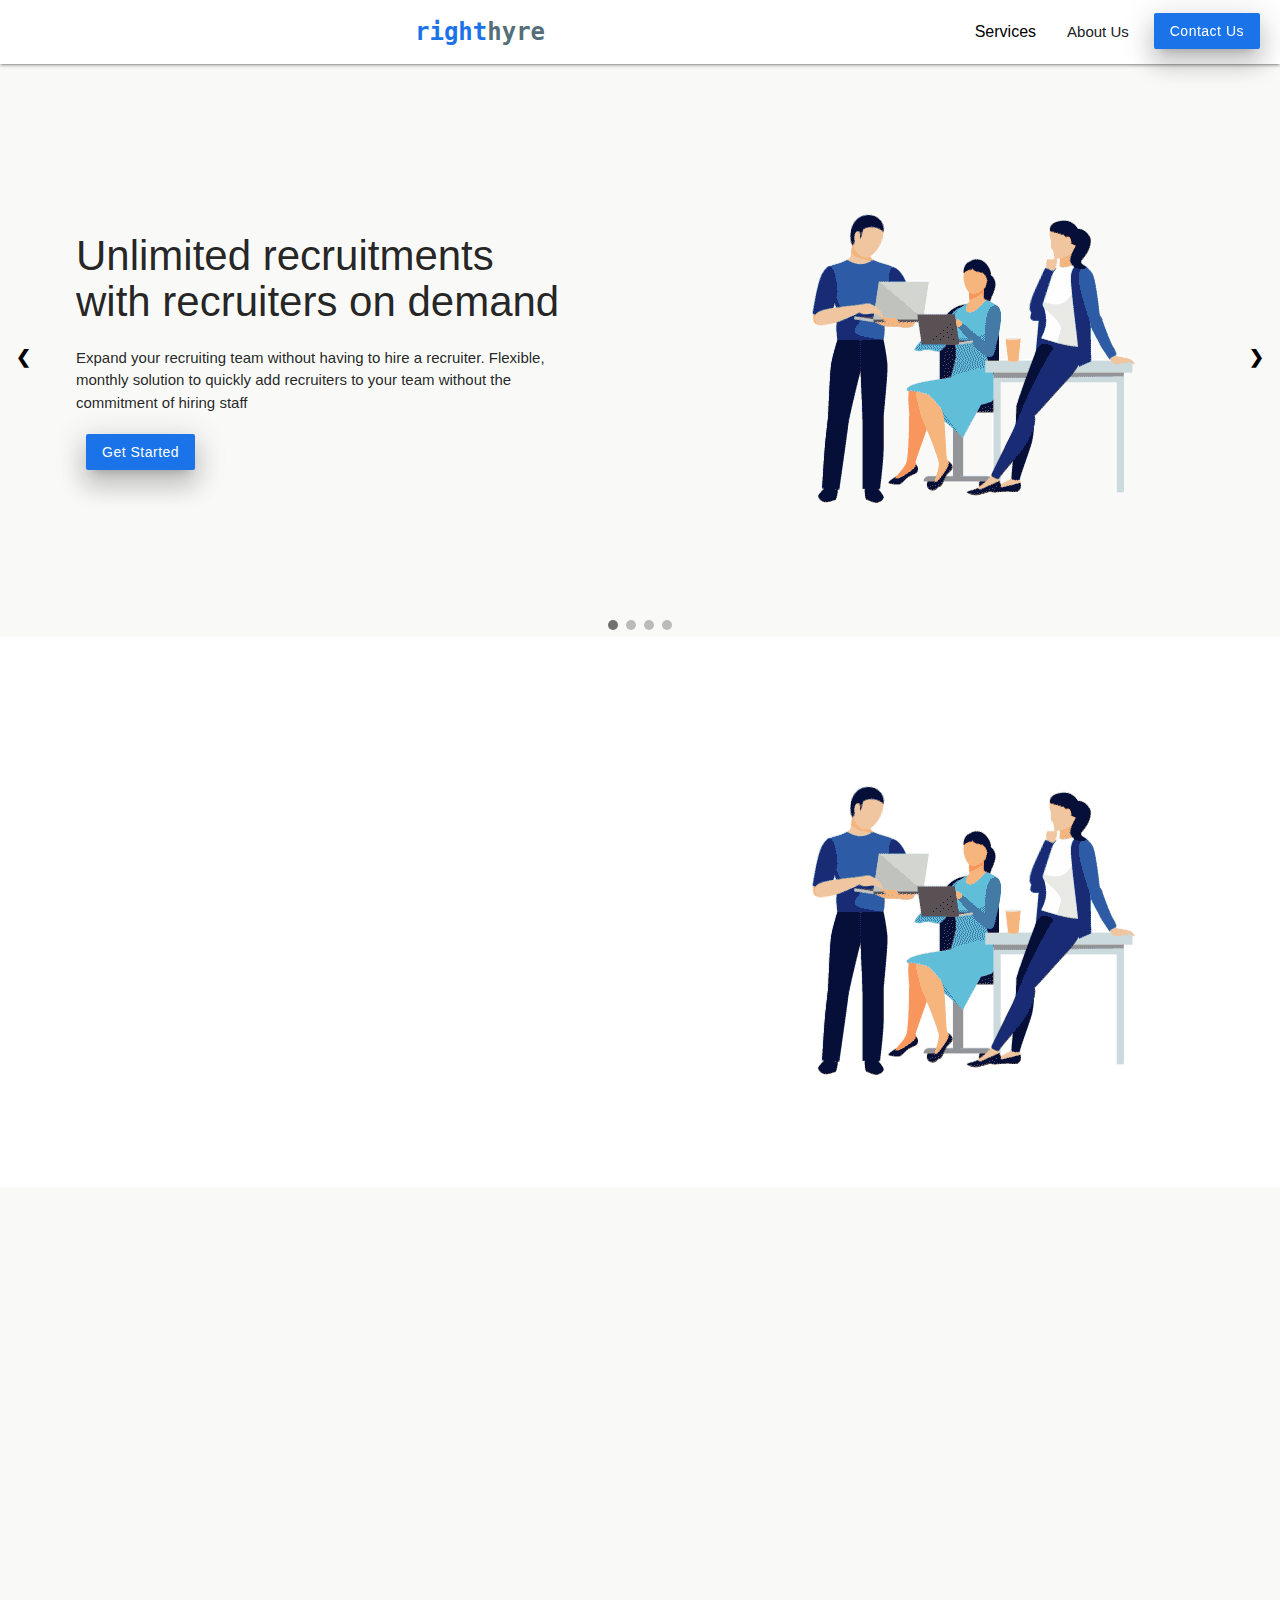
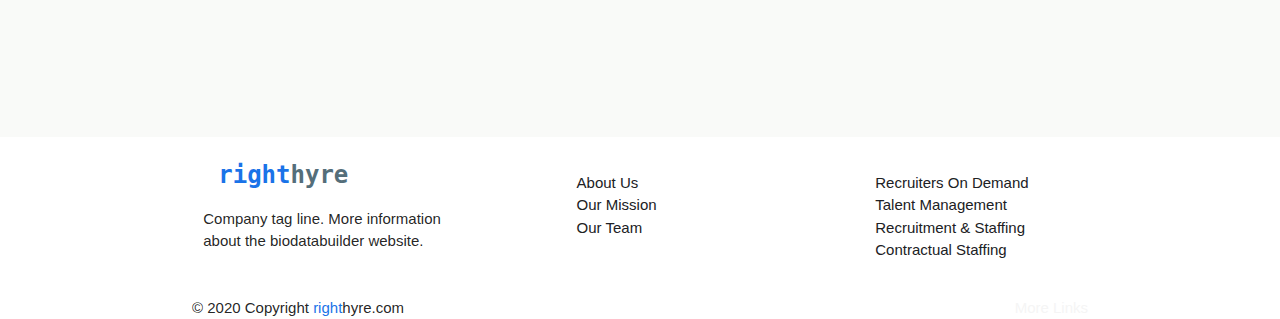
==== index.html @ 3dc42920 "Initial Commit" ====
<!doctype html>
<html lang="en">
<head>
  <!--Let browser know website is optimized for mobile-->
  <meta name="viewport" content="width=device-width, initial-scale=1.0"/>	
  <meta charset="UTF-8">
  <link rel="stylesheet" href="./css/materialize.min.css">
  <!-- <link rel="stylesheet" href="./css/main.css"> -->
  <!-- Compiled and minified JavaScript -->
  <script src="./js/materialize.min.js"></script>

  <link href="https://fonts.googleapis.com/icon?family=Material+Icons" rel="stylesheet">
  <link href="https://fonts.googleapis.com/css2?family=Lato&family=Noto+Sans+JP&family=Open+Sans&display=swap" rel="stylesheet">
 
  <script type="text/javascript" src="./js/typewriter.js"></script>
  <script type="text/javascript" src="./js/particles.min.js"></script>
  <script type="text/javascript" src="./js/jquery.min.js"></script>
  <link rel="stylesheet" href="./css/aos.css">
  <script src="./js/aos.js"></script>


           
  <title>Right hyre</title>
</head>

<body>
<header> 
		  <nav class="header-fixed">
		    <div class="nav-wrapper white">
		      <a href="index.html" class="brand-logo-label">
            <i class="material-icons" style="font-size: 40px;">how_to_reg</i>
            <span style="color: #1a73e8;">right</span>hyre
          </a>
		      
          <a href="#" data-target="mobile-demo" class="sidenav-trigger">
		        <i class="material-icons" style="color:black;">menu</i>
          </a>
		      
          <div class="right" style="display: -webkit-inline-box!important;">
			      <ul class="hide-on-med-and-down">
                <div class="dropdown">
                  <button class="dropbtn" onmouseover="enableDropdown()">Services
                  </button>
                  <div class="dropdownContent" id="menu_drop_down">
                    <div class="menu menu--adsila">
                      <a class="menu__item" onclick="currentSlide(1)">
                        <span class="menu__item-name">Recruiters On Demand</span>
                        <span class="menu__item-label">Unlimited recruitments with on demand recruiters.</span>
                      </a>
                      <a class="menu__item" onclick="currentSlide(2)">
                        <span class="menu__item-name">Talent Management</span>
                        <span class="menu__item-label">Hire, manage, develop, and retain talented employees.</span>
                      </a>
                      <a class="menu__item" onclick="currentSlide(3)">
                        <span class="menu__item-name">Recruitment & Staffing</span>
                        <span class="menu__item-label">We find and hire the best talent for you.</span>
                      </a>
                      <a class="menu__item" onclick="currentSlide(4)">
                        <span class="menu__item-name">Contractual Staffing</span>
                        <span class="menu__item-label">Outsource the job or the whole project to our team.</span>
                      </a>
                    </div>
                  </div>
                </div> 
				        <li><a href="about-us.html" class="header-label">About Us</a></li>
			      </ul>
			      <a class="btn waves-effect waves-light z-depth-4 white-text" style="background: #1a73e8!important; margin:5px 20px 10px 10px; text-transform: unset;" href="#">Contact Us</a>
		  	  </div>
		    </div>
		  </nav>
		  <div class="sidenav" id="mobile-demo">
        <a href="index.html" class="brand-logo-label" style="margin-left: 4.5em;"><span class="green-text">ryt</span>hire</a>
			  <ul>
          <li style="right: 0; text-align: right; position: absolute; margin-top: -45px;"><a id="close-side-nav" class="sidenav-close">X</a></li>
			    <li>
            <a onclick="loadSection(1)">Recruiters On Demand
            </a>
          </li>
          <li>
            <a onclick="loadSection(2)">Talent Management Services
            </a>
          </li>
          <li>
            <a onclick="loadSection(3)">Recruitment & Staffing
            </a>
          </li>
          <li>
            <a onclick="loadSection(4)">Contractual Staffing
            </a>
          </li>
          <li>
            <a href="about-us.html">About Us
            </a>
          </li>
			  </ul>
      </div>
</header>      
<main>

<div class="content" style="padding-top:64px;">

  <section class="wrapper on-demand-recruiter slideshow-container" data-section-name="on-demand-recruiter" style="background-color: #f9faf8;">
    <div class="slideshow-container">
      <div class="mySlides fade">
        <div class="flex center">
          <div class="col-50 col-50padding" style="order:1;">
            <div class="col-50text" data-aos="fade-up">
              <h2 id="headerContent" style="font-size: 42px; font-weight:500!important;">Unlimited recruitments with recruiters on demand</h2>
              <p>Expand your recruiting team without having to hire a recruiter. Flexible, monthly solution to quickly add recruiters to your team without the commitment of hiring staff</p>
              <a class="btn waves-effect waves-light z-depth-4 white-text" style="background: #1a73e8!important; margin:5px 20px 10px 10px; text-transform: unset;" href="#">Get Started</a>                    
            </div>
          </div>
          <div class="col-50" style="order: 2;">
            <img data-aos="fade-up" src="./images/staff.gif">
          </div>
        </div>
      </div>
      
      <div class="mySlides fade">
        <div class="flex center">
          <div class="col-50 col-50padding" style="order:1;">
            <div class="col-50text" data-aos="fade-up">
              <h2 id="headerContent" style="font-size: 42px; font-weight:500!important;">Develop people. Drive performance. Deliver results.</h2>
              <p>Talent management and learning solutions to help you guide your organization’s people, culture, and outcomes. Let us to do the hire, manage, develop and retain talented employees.</p>
              <a class="btn waves-effect waves-light z-depth-4 white-text" style="background: #1a73e8!important; margin:5px 20px 10px 10px; text-transform: unset;" href="#">Get Started</a>                    
            </div>
          </div>
          <div class="col-50" style="order:2;">
            <img data-aos="fade-up" src="./images/staff.gif">
          </div>
        </div>
      </div>

      <div class="mySlides fade">
        <div class="flex center">
          <div class="col-50 col-50padding" style="order:1;">
            <div class="col-50text" data-aos="fade-up">
              <h2 id="headerContent" style="font-size: 42px; font-weight:500!important;">We find and hire the best talent for you.</h2>
              <p>With 15+ years of experience, we are the one stop solution for all the recruitment requirements.</p>
              <a class="btn waves-effect waves-light z-depth-4 white-text" style="background: #1a73e8!important; margin:5px 20px 10px 10px; text-transform: unset;" href="#">Get Started</a>                    
            </div>
          </div>
          <div class="col-50" style="order:2;">
            <img data-aos="fade-up" src="./images/staff.gif">
          </div>
        </div>
      </div>

      <div class="mySlides fade">
        <div class="flex center">
          <div class="col-50 col-50padding" style="order:1;">
            <div class="col-50text" data-aos="fade-up">
              <h2 id="headerContent" style="font-size: 42px; font-weight:500!important;">Get contractual staff for short term jobs or the whole project.</h2>
              <p>We provide you the contractual professionals to work on your short term job assignment or projects.</p>
              <a class="btn waves-effect waves-light z-depth-4 white-text" style="background: #1a73e8!important; margin:5px 20px 10px 10px; text-transform: unset;" href="#">Get Started</a>                    
            </div>
          </div>
          <div class="col-50" style="order:2;">
            <!--       <img src="https://onepercentresume.com/wp-content/uploads/2020/08/resumedesign1.png"> -->
            <img data-aos="fade-up" src="./images/staff.gif">
          </div>
        </div>
      </div>

      <a class="prev" onclick="plusSlides(-1)">&#10094;</a>
      <a class="next" onclick="plusSlides(1)">&#10095;</a>

      
      <div style="text-align:center">
        <span class="dot" onclick="currentSlide(1)"></span> 
        <span class="dot" onclick="currentSlide(2)"></span> 
        <span class="dot" onclick="currentSlide(3)"></span>
        <span class="dot" onclick="currentSlide(4)"></span> 
      </div>
    
    </div>
  </section>

  <div class="slidesContent">
    <section class="wrapper what-is-on-demand-recruiter" data-section-name="what-is-on-demand-recruiter">
      <div class="flex center">
        <div class="col-50" style="order:2;">
          <img data-aos="fade-up" src="./images/staff.gif">
        </div>
        <div class="col-50 col-50padding" style="order:1;">
          <div class="col-50text" data-aos="fade-up">
            <h2 id="headerContent" style="font-size: 42px; font-weight:500!important;">What is an On Demand Recruiter?</h2>
            <p>Expand your recruiting team without having to hire a recruiter. Flexible, monthly solution to quickly add recruiters to your team without the commitment of hiring staff</p>
            <a class="btn waves-effect waves-light z-depth-4 white-text" style="background: #1a73e8!important; margin:5px 20px 10px 10px; text-transform: unset;" href="#">Get Started</a>                    
          </div>
        </div>
      </div>
    </section>

    <section class="wrapper why-get-on-demand-recruiter" data-section-name="why-get-on-demand-recruiter" style="background-color: #f9faf8;">
      <div class="flex center">
        <div class="col-50 col-50padding" style="order:1;">
          <div class="col-50text" data-aos="fade-up">
            <h2 id="headerContent" style="font-size: 42px; font-weight:500!important;">Why get On Demand Recruiters?</h2>
            <p>Expand your recruiting team without having to hire a recruiter. Flexible, monthly solution to quickly add recruiters to your team without the commitment of hiring staff</p>
            <a class="btn waves-effect waves-light z-depth-4 white-text" style="background: #1a73e8!important; margin:5px 20px 10px 10px; text-transform: unset;" href="#">Get Started</a>                    
          </div>
        </div>
        <div class="col-50" style="order:2;">
          <img data-aos="fade-up" src="./images/staff.gif">
        </div>
      </div>
    </section>
  </div>

  <div class="slidesContent">
    <section class="wrapper what-is-talent-management" data-section-name="what-is-on-demand-recruiter">
      <div class="flex center">
        <div class="col-50" style="order:2;">
          <img data-aos="fade-up" src="./images/staff.gif">
        </div>
        <div class="col-50 col-50padding" style="order:1;">
          <div class="col-50text" data-aos="fade-up">
            <h2 id="headerContent" style="font-size: 42px; font-weight:500!important;">What is Talent Management?</h2>
            <p>Expand your recruiting team without having to hire a recruiter. Flexible, monthly solution to quickly add recruiters to your team without the commitment of hiring staff</p>
            <a class="btn waves-effect waves-light z-depth-4 white-text" style="background: #1a73e8!important; margin:5px 20px 10px 10px; text-transform: unset;" href="#">Get Started</a>                    
          </div>
        </div>
      </div>
    </section>

    <section class="wrapper why-get-talent-management-services" data-section-name="why-get-on-demand-recruiter" style="background-color: #f9faf8;">
      <div class="flex center">
        <div class="col-50 col-50padding" style="order:1;">
          <div class="col-50text" data-aos="fade-up">
            <h2 id="headerContent" style="font-size: 42px; font-weight:500!important;">Why get Talent Management Services?</h2>
            <p>Expand your recruiting team without having to hire a recruiter. Flexible, monthly solution to quickly add recruiters to your team without the commitment of hiring staff</p>
            <a class="btn waves-effect waves-light z-depth-4 white-text" style="background: #1a73e8!important; margin:5px 20px 10px 10px; text-transform: unset;" href="#">Get Started</a>
          </div>
        </div>
        <div class="col-50" style="order:2;">
          <img data-aos="fade-up" src="./images/staff.gif">
        </div>
      </div>
    </section>
  </div>  

  <div class="slidesContent">
    <section class="wrapper what-role-recruitment-agency-play" data-section-name="what-is-on-demand-recruiter">
      <div class="flex center">
        <div class="col-50" style="order:2;">
          <img data-aos="fade-up" src="./images/staff.gif">
        </div>
        <div class="col-50 col-50padding" style="order:1;">
          <div class="col-50text" data-aos="fade-up">
            <h2 id="headerContent" style="font-size: 42px; font-weight:500!important;">What role does recruitment agency in recruitment and staffing?</h2>
            <p>Expand your recruiting team without having to hire a recruiter. Flexible, monthly solution to quickly add recruiters to your team without the commitment of hiring staff</p>
            <a class="btn waves-effect waves-light z-depth-4 white-text" style="background: #1a73e8!important; margin:5px 20px 10px 10px; text-transform: unset;" href="#">Get Started</a>                    
          </div>
        </div>
      </div>
    </section>

    <section class="wrapper why-do-recruitment-with-us" data-section-name="why-get-on-demand-recruiter" style="background-color: #f9faf8;">
      <div class="flex center">
        <div class="col-50 col-50padding" style="order:1;">
          <div class="col-50text" data-aos="fade-up">
            <h2 id="headerContent" style="font-size: 42px; font-weight:500!important;">Why do recruitment through our recruitment team?</h2>
            <p>Expand your recruiting team without having to hire a recruiter. Flexible, monthly solution to quickly add recruiters to your team without the commitment of hiring staff</p>
            <a class="btn waves-effect waves-light z-depth-4 white-text" style="background: #1a73e8!important; margin:5px 20px 10px 10px; text-transform: unset;" href="#">Get Started</a>                    
          </div>
        </div>
        <div class="col-50" style="order:2;">
          <img data-aos="fade-up" src="./images/staff.gif">
        </div>
      </div>
    </section>
  </div>

  <div class="slidesContent">
    <section class="wrapper what-is-contractual-staffing" data-section-name="what-is-on-demand-recruiter">
      <div class="flex center">
        <div class="col-50" style="order:2;">
          <img data-aos="fade-up" src="./images/staff.gif">
        </div>
        <div class="col-50 col-50padding" style="order:1;">
          <div class="col-50text" data-aos="fade-up">
            <h2 id="headerContent" style="font-size: 42px; font-weight:500!important;">What is contractual Staffing?</h2>
            <p>Expand your recruiting team without having to hire a recruiter. Flexible, monthly solution to quickly add recruiters to your team without the commitment of hiring staff</p>
            <a class="btn waves-effect waves-light z-depth-4 white-text" style="background: #1a73e8!important; margin:5px 20px 10px 10px; text-transform: unset;" href="#">Get Started</a>                    
          </div>
        </div>
      </div>
    </section>

    <section class="wrapper why-get-on-demand-recruiter" data-section-name="why-get-on-demand-recruiter" style="background-color: #f9faf8;">
      <div class="flex center">
        <div class="col-50 col-50padding" style="order:1;">
          <div class="col-50text" data-aos="fade-up">
            <h2 id="headerContent" style="font-size: 42px; font-weight:500!important;">Why get contractual staff to do the job or deliver some projects?</h2>
            <p>Expand your recruiting team without having to hire a recruiter. Flexible, monthly solution to quickly add recruiters to your team without the commitment of hiring staff</p>
            <a class="btn waves-effect waves-light z-depth-4 white-text" style="background: #1a73e8!important; margin:5px 20px 10px 10px; text-transform: unset;" href="#">Get Started</a>                    
          </div>
        </div>
        <div class="col-50" style="order:2;">
          <img data-aos="fade-up" src="./images/staff.gif">
        </div>
      </div>
    </section>
  </div>

</div>        

</main>
<footer>
          <div class="container">
            <div class="row"></div>
            <div class="row">
              <div class="col l4 s12">
                <a class="brand-logo-label">
                  <span style="color: #1a73e8;">right</span>hyre
                </a>
                <p>Company tag line. More information about the biodatabuilder website.</p>
              </div>
              <div class="col l3 offset-l1 s12">
                <ul>
                  <li><a href="about-us.html" class="header-label">About Us</a></li>
                  <li><a href="about-us.html#mission-vision-values" class="header-label">Our Mission</a></li>
                  <li><a href="about-us.html#team" class="header-label">Our Team</a></li>
                </ul>
              </div>
              <div class="col l3 offset-l1 s12">
                <ul>
                  <li><a href="#" onclick="currentSlide(1)" class="header-label">Recruiters On Demand</a></li>
                  <li><a href="#" onclick="currentSlide(2)" class="header-label">Talent Management</a></li>
                  <li><a href="#" onclick="currentSlide(3)" class="header-label">Recruitment & Staffing</a></li>
                  <li><a href="#" onclick="currentSlide(4)" class="header-label">Contractual Staffing</a></li>
                </ul>
              </div>
            </div>
          </div>
          <div class="footer-copyright">
            <div class="container">
            © 2020 Copyright <span style="color: #1a73e8;">right</span>hyre</a>.com
            <a class="grey-text text-lighten-4 right" href="#!">More Links</a>
            </div>
          </div>
</footer>    
<script>


    function getParameterByName(name, url) {
        if (!url) url = window.location.href;
        name = name.replace(/[\[\]]/g, '\\$&');
        var regex = new RegExp('[?&]' + name + '(=([^&#]*)|&|#|$)'),
            results = regex.exec(url);
        if (!results) return null;
        if (!results[2]) return '';
        return decodeURIComponent(results[2].replace(/\+/g, ' '));
    }

    var slideIndex = 1;
    showSlides(slideIndex);

    var slideNumber = getParameterByName('slide');
    
    if(slideNumber == 2){
      currentSlide(2);
    }else if(slideNumber == 3){
      currentSlide(3);
    }else if(slideNumber == 4){
      currentSlide(4);
    }else{
      currentSlide(1);
    }

    function plusSlides(n) {
      showSlides(slideIndex += n);
    }

    function currentSlide(n) {
      document.getElementById("menu_drop_down").style.display = "none";
      showSlides(slideIndex = n);
    }

    function enableDropdown(){
      document.getElementById("menu_drop_down").style.display = "";
    }

    function showSlides(n) {
      var i;
      var slides = document.getElementsByClassName("mySlides");
      var slidesContent = document.getElementsByClassName("slidesContent");
      var dots = document.getElementsByClassName("dot");
      if (n > slides.length) {slideIndex = 1}    
      if (n < 1) {slideIndex = slides.length}
      for (i = 0; i < slides.length; i++) {
          slides[i].style.display = "none";
          slidesContent[i].style.display = "none"; 
      }
      for (i = 0; i < dots.length; i++) {
          dots[i].className = dots[i].className.replace(" active", "");
      }
      slides[slideIndex-1].style.display = "block";
      slidesContent[slideIndex-1].style.display = "block";
      dots[slideIndex-1].className += " active";
    }

    var sidenavInstance = null;


	document.addEventListener('DOMContentLoaded', function() {
	    var sidenavElement = document.querySelectorAll('.sidenav');
	    sidenavInstance = M.Sidenav.init(sidenavElement, {});

      AOS.init({
        duration: 1200,
        anchorPlacement: 'center-center',
        mirror: true
      });

  });

  function loadSection(n){
    currentSlide(n);
    document.getElementById('close-side-nav').click();
  }


</script>
</body>
</html>
<style type="text/css">

.mySlides {display: none}
img {vertical-align: middle;}


.slideshow-container {
  margin: auto;
}

.prev, .next {
  z-index: 1;
  cursor: pointer;
  position: absolute;
  top: 50%;
  width: auto;
  padding: 16px;
  margin-top: -22px;
  color: black;
  font-weight: bold;
  font-size: 18px;
  transition: 0.6s ease;
  user-select: none;
}

.next {
  right: 0;
}

.dot {
  cursor: pointer;
  height: 10px;
  width: 10px;
  margin: 0 2px;
  background-color: #bbb;
  border-radius: 50%;
  display: inline-block;
  transition: background-color 0.6s ease;
}

.active, .dot:hover {
  background-color: #717171;
}

.fade {
  -webkit-animation-name: fade;
  -webkit-animation-duration: 1.5s;
  animation-name: fade;
  animation-duration: 1.5s;
}

@-webkit-keyframes fade {
  from {opacity: .4} 
  to {opacity: 1}
}

@keyframes fade {
  from {opacity: .4} 
  to {opacity: 1}
}

/* On smaller screens, decrease text size */
@media only screen and (max-width: 300px) {
  .prev, .next {font-size: 11px}
}

  body{
    font-family: 'Lato', 'Noto Sans JP', 'Open Sans' sans-serif;
  }

  .header-label{
    color: #202124 !important;
  }
  .header-label-active{
    border-bottom: 3px solid #1a73e8;
  }
  .header-fixed{
    position: fixed;
    top:0;
    z-index: 999;
  }
  .brand-logo-label{
      font-size: 16px;
      font-weight: 700;
      font-family: monaco, consolas, "Andale Mono", "DejaVu Sans Mono", monospace;
      color: #546e7a !important;
      display: -webkit-inline-box;
  }
  @media screen and (min-width: 1000px) {
    .brand-logo-label {
      margin-left: 15px;
      font-size: 24px;
    }
  }
  @media screen and (min-width: 1200px) {
    .flex{
      min-height: 550px;
    }
  }
  @media screen and (max-width: 1000px){
    .content{
      overflow-x: hidden;
    }
  }




  .flex {
    display: -webkit-box;
    display: -webkit-flex;
    display: -ms-flexbox;
    display: flex;
    margin-right: 0px;
    margin-left: 0px;
    -webkit-box-pack: start;
    -webkit-justify-content: flex-start;
    -ms-flex-pack: start;
    justify-content: flex-start;
    -webkit-flex-wrap: wrap;
    -ms-flex-wrap: wrap;
    flex-wrap: wrap;
    -webkit-box-align: start;
    -webkit-align-items: flex-start;
    -ms-flex-align: start;
    align-items: flex-start;
    text-align: left;
  }
  .wrapper {
    position: relative;
    display: block;
    width: 100%;
    min-height: 15px;
    margin-right: auto;
    margin-left: auto;
    -webkit-box-pack: center;
    -webkit-justify-content: center;
    -ms-flex-pack: center;
    justify-content: center;
    -webkit-flex-wrap: wrap;
    -ms-flex-wrap: wrap;
    flex-wrap: wrap;
  }

  .containercenter {
    height: 90vh;
    display: flex;
    justify-content: center;
    align-items: center;
    flex-direction: column;
  }

  .center {
    justify-content: center;
    align-items: center;
  }

  .centerhalf {
    justify-content: center;
  }
  .col-33 {
    width: 33.333%;
    min-height: 15px;
    padding-right: 15px;
    padding-left: 15px;
    text-align: center;
  }

  .col-33h3 {
    font-size: 44px;
  }

  .col-33h3 {
    margin-bottom: 0px;
  }

  .col-50 {
    width: 50%;
    min-height: 15px;
    text-align: center;
  }

  .col-50padding{
    padding-right: 15px;
    padding-left: 15px;
  }

  .col-50text {
    text-align: left;
    padding: 0 10%;
  }

  .col-50text h3 {
    font-size:28px;
  }

  @media screen and (max-width: 600px) { 
   .col-33 {
      width: 100%;
      margin: 25px 0;
  }
    
    .col-50 {
      width:100%;
    }
    
    .order1 {
      order:1;
    }
    
    .order2 {
      order:2;
    }
    
    .col-50text {
      padding:1%;
    }
  }

  .centertext h1 {
    font-size: 64px;
    margin: 0px;
  }

  .typed-cursor {
    color: #00d97e;
  }

  .centertext2 {
    color: #6c777d;
    line-height: 1.5em;
    font-size: 1.125em;
  }
.dropdownContent a:hover{
  background-color: white;
}

.dropdown {
  float: left;
  overflow: hidden;
}

.dropdown .dropbtn {
  font-size: 16px;  
  border: none;
  outline: none;
  color: black;
  padding: 14px 16px;
  background-color: inherit;
  font-family: inherit;
  margin: 0;
}

.dropdown:hover {
  background-color: #ddd;
}

.dropdownContent {
  display: none;
  position: absolute;
  color: black;
  background-color: white;
  min-width: 160px;
  box-shadow: 0px 16px 16px 16px rgba(0,0,0,0.2);
  z-index: 1;
  margin-left: -400px;
}

.dropdownContent a {
  float: none;
  color: black;
  padding: 12px 16px;
  text-decoration: none;
  display: block;
  text-align: left;
}

/*nav ul a:hover*/
.dropdown:hover .dropdownContent {
  display: block;
}

.menu__item:

.menu {
  position: relative;
  z-index: 10;
}

.menu__item {
  position: relative;
  display: block;
  outline: none;
  margin: 0 0 1.5em;
  line-height: 1;
}

.menu__item-name,
.menu__item-label {
  position: relative;
  display: inline-block;
}

.menu__item-name {
  font-size: 1.25em;
}

.menu__item-label {
  margin: 0 0 0 0.5em;
}


.menu--adsila {
  font-size: 1.15em;
  font-family: 'Nunito', sans-serif;
}

.menu--adsila a {
  color: #272727;
}

.menu--adsila .menu__item {
  margin: 0 0 1em;
}

.menu--adsila .menu__item-name {
  padding: 0 0.35em;
  font-weight: bold;
  line-height: 1.4;
  transition: color 0.5s;
  transition-timing-function: cubic-bezier(0.2,1,0.3,1);
}

.menu--adsila .menu__item-name::before {
  content: '';
  position: absolute;
  z-index: -1;
  width: 100%;
  height: 50%;
  left: 0;
  bottom: 0;
  opacity: 0.3;
  transform: scale3d(0,1,1);
  transform-origin: 0% 50%;
  transition: transform 0.5s;
  transition-timing-function: cubic-bezier(0.2,1,0.3,1);
}

.menu--adsila .menu__item-label {
  font-size: 1em;
  letter-spacing: 0.05em;
  transform: translate3d(-0.5em,0,0);
  transition: transform 0.5s, color 0.5s;
  transition-timing-function: cubic-bezier(0.2,1,0.3,1);
}

.menu--adsila .menu__item-label::before {
  content: '';
  position: absolute;
  z-index: -1;
  width: 25%;
  height: 1px;
  left: 0.05em;
  top: 1.25em;
  opacity: 0.3;
  transform: scale3d(0,1,1);
  transform-origin: 100% 50%;
  transition: transform 0.5s;
  transition-timing-function: cubic-bezier(0.2,1,0.3,1);
}

.menu--adsila .menu__item:nth-child(odd) .menu__item-name::before,
.menu--adsila .menu__item:nth-child(odd) .menu__item-label::before {
  background: #fe628e;
}

.menu--adsila .menu__item:nth-child(even) .menu__item-name::before,
.menu--adsila .menu__item:nth-child(even) .menu__item-label::before  {
  background: #6265fe;
}

/* Hover */

.menu--adsila .menu__item:nth-child(odd):hover,
.menu--adsila .menu__item:nth-child(odd):focus {
  color: #fe628e;
}

.menu--adsila .menu__item:nth-child(even):hover,
.menu--adsila .menu__item:nth-child(even):focus {
  color: #6265fe;
}

.menu--adsila .menu__item:hover .menu__item-name::before,
.menu--adsila .menu__item:focus .menu__item-name::before,
.menu--adsila .menu__item:hover .menu__item-label::before,
.menu--adsila .menu__item:focus .menu__item-label::before {
  transform: scale3d(1,1,1);
}

.menu--adsila .menu__item:hover .menu__item-label,
.menu--adsila .menu__item:focus .menu__item-label {
  transform: translate3d(0,0,0);
}

.menu--adsila .menu__item:hover .menu__item-label::before,
.menu--adsila .menu__item:focus .menu__item-label::before {
  transition-timing-function: ease;
  transform-origin: 0% 50%;
}
</style>
---- css/main.css ----
<!-- General CSS For Website Start-->
<style>

  html {
    line-height: 1.15;
    -webkit-text-size-adjust: 100%;
  }

  body {
    margin: 0;
  }

  main {
    display: block;
  }

  h1 {
    font-size: 2em;
    margin: 0.67em 0;
  }

  hr {
    box-sizing: content-box;
    height: 0;
    overflow: visible;
  }


  pre {
    font-family: monospace, monospace;
    font-size: 1em;
  }

  a {
    background-color: transparent;
  }

  abbr[title] {
    border-bottom: none;
    text-decoration: underline;
    text-decoration: underline dotted;
  }


  b,
  strong {
    font-weight: bolder;
  }

  code,
  kbd,
  samp {
    font-family: monospace, monospace;
    font-size: 1em;
  }

  small {
    font-size: 80%;
  }

  sub,
  sup {
    font-size: 75%;
    line-height: 0;
    position: relative;
    vertical-align: baseline;
  }

  sub {
    bottom: -0.25em;
  }

  sup {
    top: -0.5em;
  }

  img {
    border-style: none;
  }

  button,
  input,
  optgroup,
  select,
  textarea {
    font-family: inherit;
    font-size: 100%;
    line-height: 1.15;
    margin: 0;
  }

  button,
  input {
    overflow: visible;
  }


  button,
  select {
    text-transform: none;
  }


  button,
  [type="button"],
  [type="reset"],
  [type="submit"] {
    -webkit-appearance: button;
  }

  button::-moz-focus-inner,
  [type="button"]::-moz-focus-inner,
  [type="reset"]::-moz-focus-inner,
  [type="submit"]::-moz-focus-inner {
    border-style: none;
    padding: 0;
  }

  button:-moz-focusring,
  [type="button"]:-moz-focusring,
  [type="reset"]:-moz-focusring,
  [type="submit"]:-moz-focusring {
    outline: 1px dotted ButtonText;
  }

  fieldset {
    padding: 0.35em 0.75em 0.625em;
  }

  legend {
    box-sizing: border-box;
    color: inherit;
    display: table;
    max-width: 100%;
    padding: 0;
    white-space: normal;
  }

  progress {
    vertical-align: baseline;
  }

  textarea {
    overflow: auto;
  }


  [type="checkbox"],
  [type="radio"] {
    box-sizing: border-box;
    padding: 0;
  }

  [type="number"]::-webkit-inner-spin-button,
  [type="number"]::-webkit-outer-spin-button {
    height: auto;
  }


  [type="search"] {
    -webkit-appearance: textfield;
    outline-offset: -2px;
  }

  [type="search"]::-webkit-search-decoration {
    -webkit-appearance: none;
  }


  ::-webkit-file-upload-button {
    -webkit-appearance: button;
    font: inherit;
  }


  details {
    display: block;
  }

  summary {
    display: list-item;
  }

  template {
    display: none;
  }

  [hidden] {
    display: none;
  }


  body,
  button,
  input,
  select,
  optgroup,
  textarea {
    color: #404040;
    /*font-family: rws, roboto, sans-serif;*/
    font-size: 1.3rem;
    line-height: 1.5;
  }


  code,
  kbd,
  tt,
  var {
    font-family: monaco, consolas, "Andale Mono", "DejaVu Sans Mono", monospace;
  }

  ul {
    list-style: disc;
  }

  ol {
    list-style: decimal;
  }

  li > ul,
  li > ol {
    margin-bottom: 0;
    margin-left: 1.5em;
  }

  img {
    height: auto;
    max-width: 100%;
  }

  .flex {
    display: -webkit-box;
    display: -webkit-flex;
    display: -ms-flexbox;
    display: flex;
    margin-right: 0px;
    margin-left: 0px;
    -webkit-box-pack: start;
    -webkit-justify-content: flex-start;
    -ms-flex-pack: start;
    justify-content: flex-start;
    -webkit-flex-wrap: wrap;
    -ms-flex-wrap: wrap;
    flex-wrap: wrap;
    -webkit-box-align: start;
    -webkit-align-items: flex-start;
    -ms-flex-align: start;
    align-items: flex-start;
    text-align: left;
  }
  .wrapper {
    position: relative;
    display: block;
    width: 100%;
    max-width: 1200px;
    min-height: 15px;
    margin-right: auto;
    margin-left: auto;
    -webkit-box-pack: center;
    -webkit-justify-content: center;
    -ms-flex-pack: center;
    justify-content: center;
    -webkit-flex-wrap: wrap;
    -ms-flex-wrap: wrap;
    flex-wrap: wrap;
  }

  .containercenter {
    height: 90vh;
    display: flex;
    justify-content: center;
    align-items: center;
    flex-direction: column;
  }

  .center {
    justify-content: center;
    align-items: center;
  }

  .centerhalf {
    justify-content: center;
  }
  .col-33 {
    width: 33.333%;
    min-height: 15px;
    padding-right: 15px;
    padding-left: 15px;
    text-align: center;
  }

  .col-33h3 {
    font-size: 44px;
  }

  .col-33h3 {
    margin-bottom: 0px;
  }

  .col-50 {
    width: 50%;
    min-height: 15px;
    text-align: center;
  }

  .col-50padding{
    padding-right: 15px;
    padding-left: 15px;
  }

  .col-50text {
    text-align: left;
    padding: 0 10%;
  }

  .col-50text h3 {
    font-size:28px;
  }

  @media screen and (max-width: 600px) { 
   .col-33 {
      width: 100%;
      margin: 25px 0;
  }
    
    .col-50 {
      width:100%;
    }
    
    .order1 {
      order:1;
    }
    
    .order2 {
      order:2;
    }
    
    .col-50text {
      padding:1%;
    }
  }

  .centertext h1 {
    font-size: 64px;
    margin: 0px;
  }

  .typed-cursor {
    color: #00d97e;
  }

  .centertext2 {
    color: #6c777d;
    line-height: 1.5em;
    font-size: 1.125em;
  }



  .purple {
    color: #671e75 !important;
  }
  .green {
    color: #00bf6f !important;
  }
  .blue {
    color: #05467e !important;
  }

  .wrapper1400 {
    max-width: 1400px;
  }



  .button {
    background-color: #00bf6f;
    color: #fff;
    padding: 12px 36px;
    text-decoration: none;
    font-size: .9em;
    font-weight: 500;
  }

  .button:hover {
   background-color:#00d97e;
     color:white;
  }

  .calltoaction {
    text-align: center;
    border-top: 1px solid #D0D2D3;
    padding:100px 0px;
  }

  .centertext{
  }
  .centertext h3 {
    margin-top:0px;
    font-size:30px;
    text-align:center;
  }


  .header-label{
    color: #202124 !important;
  }
  .header-label-active{
    border-bottom: 3px solid #1a73e8;
  }
  .header-fixed{
    position: fixed;
    top:0;
    z-index: 999;
  }
  .brand-logo-label{
      font-size: 16px;
      font-weight: 700;
      font-family: monaco, consolas, "Andale Mono", "DejaVu Sans Mono", monospace;
      color: #546e7a !important;
  }
  @media screen and (min-width: 1000px) {
    .brand-logo-label {
      margin-left: 15px;
      font-size: 24px;
    }
  }

  i.icon-gold {
    color: yellow;
}

  .selected_chip{
    color: #fff!important;
    background-color: #039be5 !important;
  }

</style>
<!-- General CSS For Website End-->
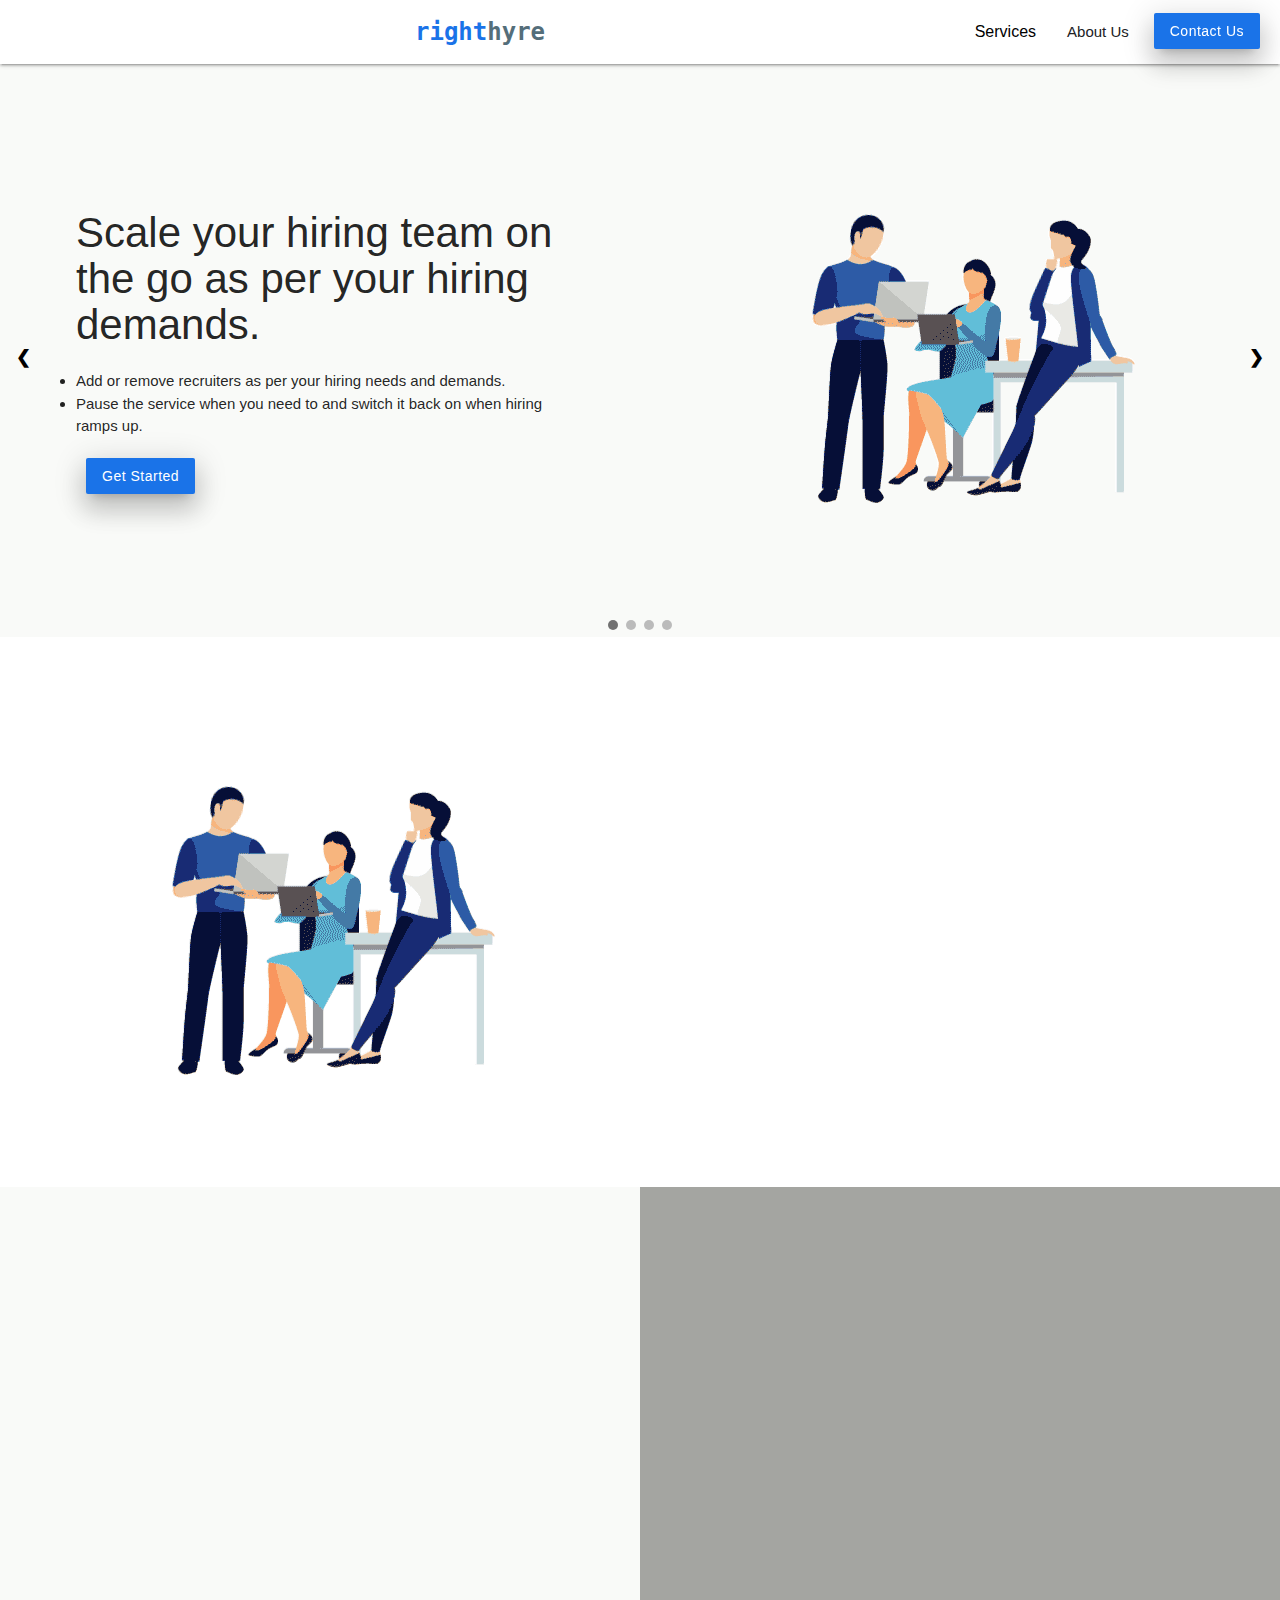
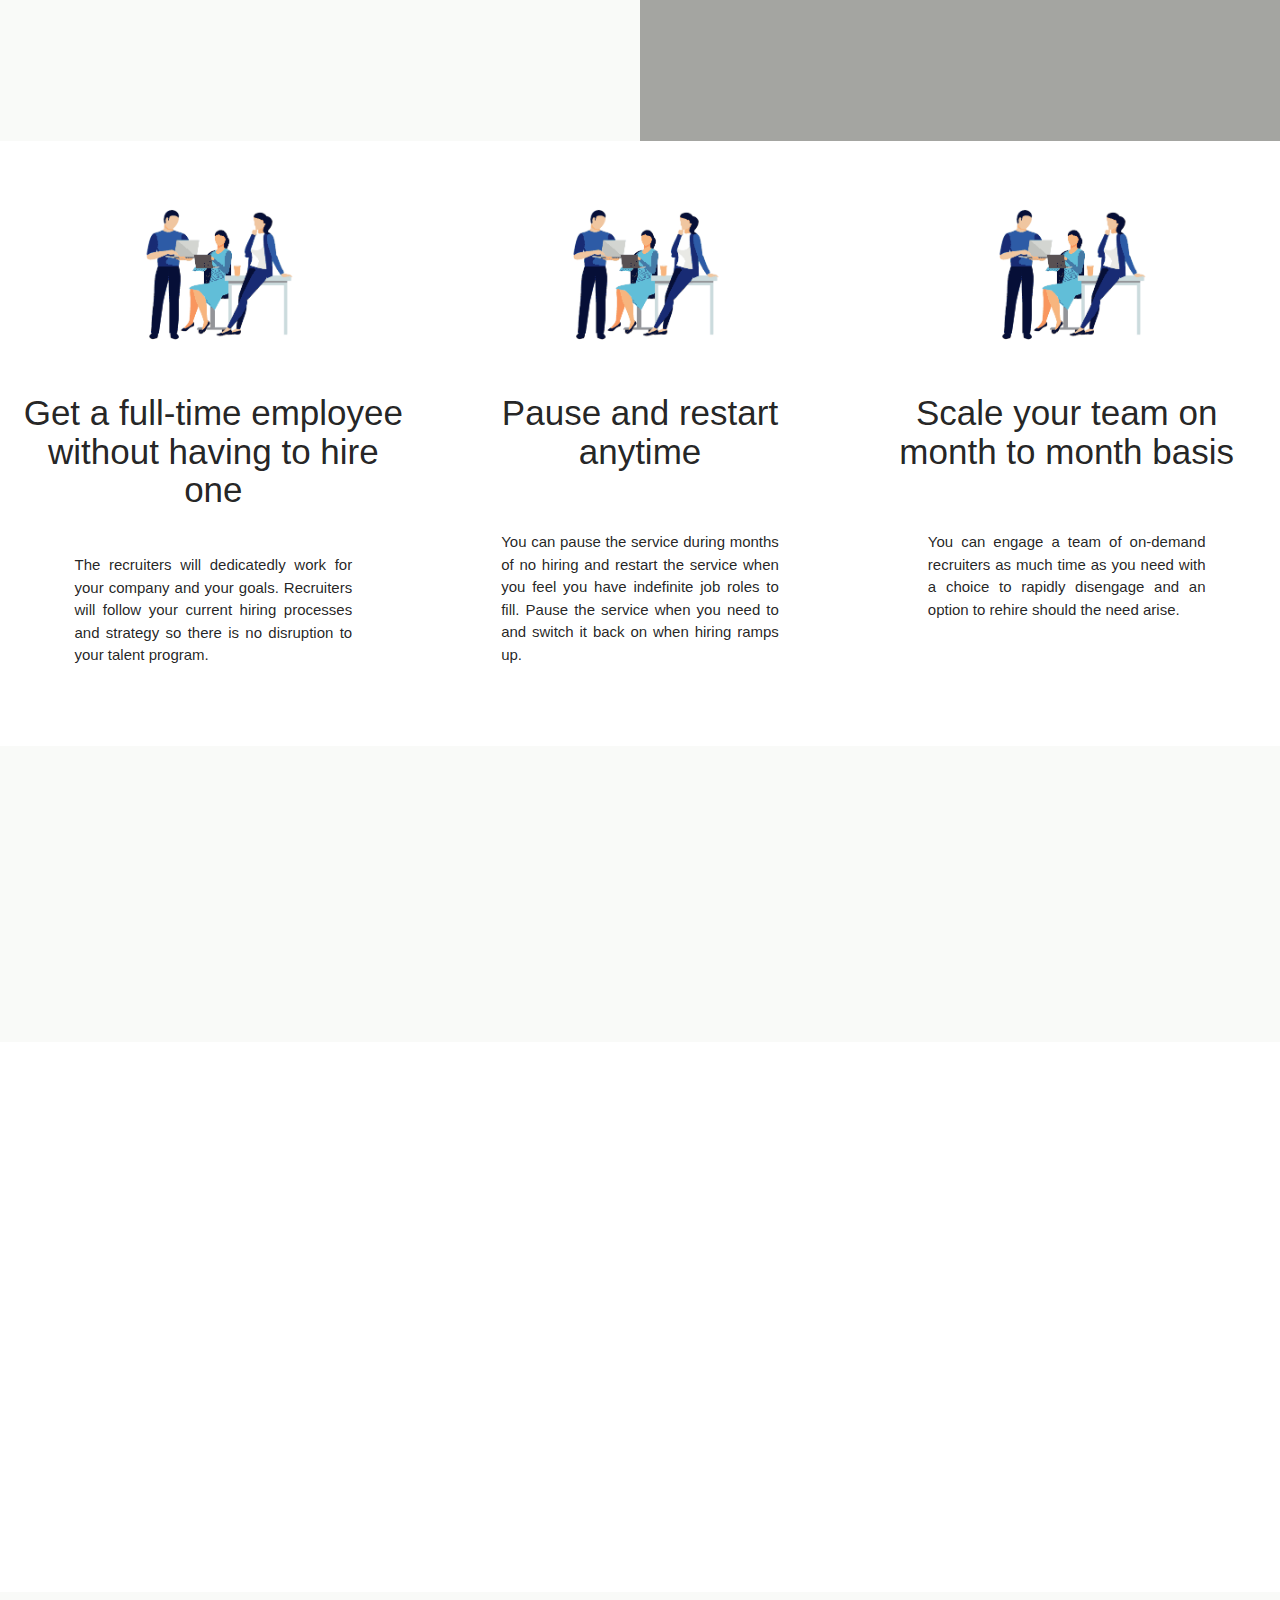
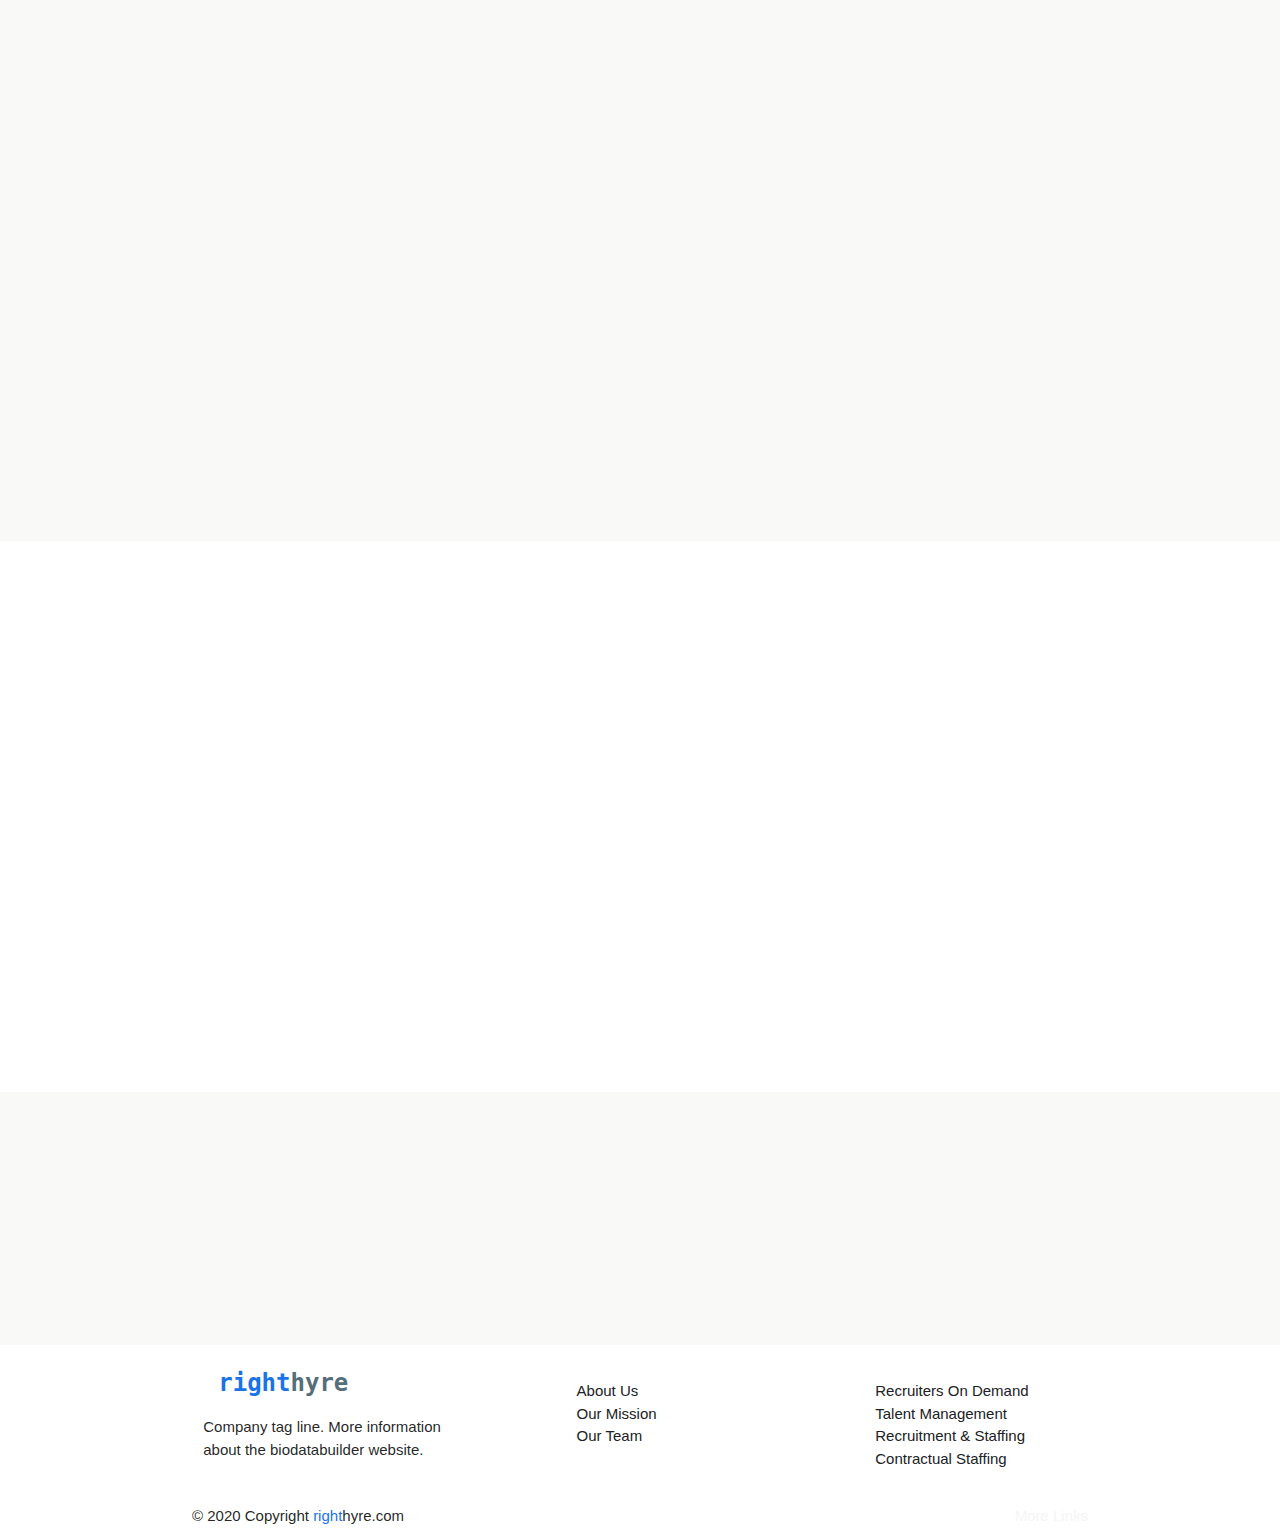
==== commit d66478f9: "On-demand-recruiter-content" ====
--- a/index.html
+++ b/index.html
@@ -45,7 +45,7 @@
                     <div class="menu menu--adsila">
                       <a class="menu__item" onclick="currentSlide(1)">
                         <span class="menu__item-name">Recruiters On Demand</span>
-                        <span class="menu__item-label">Unlimited recruitments with on demand recruiters.</span>
+                        <span class="menu__item-label">Scale your hiring team on the go as per your hiring demands.</span>
                       </a>
                       <a class="menu__item" onclick="currentSlide(2)">
                         <span class="menu__item-name">Talent Management</span>
@@ -105,8 +105,11 @@
         <div class="flex center">
           <div class="col-50 col-50padding" style="order:1;">
             <div class="col-50text" data-aos="fade-up">
-              <h2 id="headerContent" style="font-size: 42px; font-weight:500!important;">Unlimited recruitments with recruiters on demand</h2>
-              <p>Expand your recruiting team without having to hire a recruiter. Flexible, monthly solution to quickly add recruiters to your team without the commitment of hiring staff</p>
+              <h2 id="headerContent" style="font-size: 42px; font-weight:500!important;">Scale your hiring team on the go as per your hiring demands.</h2>
+              <ul>
+                <li style="list-style-type: disc;">Add or remove recruiters as per your hiring needs and demands.</li>
+                <li style="list-style-type: disc;">Pause the service when you need to and switch it back on when hiring ramps up.</li>
+              </ul>
               <a class="btn waves-effect waves-light z-depth-4 white-text" style="background: #1a73e8!important; margin:5px 20px 10px 10px; text-transform: unset;" href="#">Get Started</a>                    
             </div>
           </div>
@@ -120,8 +123,11 @@
         <div class="flex center">
           <div class="col-50 col-50padding" style="order:1;">
             <div class="col-50text" data-aos="fade-up">
-              <h2 id="headerContent" style="font-size: 42px; font-weight:500!important;">Develop people. Drive performance. Deliver results.</h2>
-              <p>Talent management and learning solutions to help you guide your organization’s people, culture, and outcomes. Let us to do the hire, manage, develop and retain talented employees.</p>
+              <h2 id="headerContent" style="font-size: 42px; font-weight:500!important;">Talent Management strategies to propel business growth.</h2>
+              <ul>
+                <li style="list-style-type: disc;">Reimagine your talent strategy- From hire to retire with our proven capabilities.</li>
+                <li style="list-style-type: disc;">We are not just a payroll company- Get tailored solutions and support for all your HR needs.</li>
+              </ul>
               <a class="btn waves-effect waves-light z-depth-4 white-text" style="background: #1a73e8!important; margin:5px 20px 10px 10px; text-transform: unset;" href="#">Get Started</a>                    
             </div>
           </div>
@@ -135,8 +141,11 @@
         <div class="flex center">
           <div class="col-50 col-50padding" style="order:1;">
             <div class="col-50text" data-aos="fade-up">
-              <h2 id="headerContent" style="font-size: 42px; font-weight:500!important;">We find and hire the best talent for you.</h2>
-              <p>With 15+ years of experience, we are the one stop solution for all the recruitment requirements.</p>
+              <h2 id="headerContent" style="font-size: 42px; font-weight:500!important;">Hiring for any role, any skill at anytime.</h2>
+              <ul>
+                <li style="list-style-type: disc;">Solve the hiring woes once and for all, across all job ranks, industries, roles and geographies.</li>
+                <li style="list-style-type: disc;">Comprehensive solutions to cover all the manpower needs of your business.</li>
+              </ul>
               <a class="btn waves-effect waves-light z-depth-4 white-text" style="background: #1a73e8!important; margin:5px 20px 10px 10px; text-transform: unset;" href="#">Get Started</a>                    
             </div>
           </div>
@@ -150,8 +159,11 @@
         <div class="flex center">
           <div class="col-50 col-50padding" style="order:1;">
             <div class="col-50text" data-aos="fade-up">
-              <h2 id="headerContent" style="font-size: 42px; font-weight:500!important;">Get contractual staff for short term jobs or the whole project.</h2>
-              <p>We provide you the contractual professionals to work on your short term job assignment or projects.</p>
+              <h2 id="headerContent" style="font-size: 42px; font-weight:500!important;">On the go hiring as in when demand grows.</h2>
+              <ul>
+                <li style="list-style-type: disc;">A one-stop solution to fill in the business growing demands– growing quickly, under-resourced, or has an urgent vacancy that needs to be filled.</li>
+                <li style="list-style-type: disc;">Hire a contractual workforce to fill in your business seasonal or part time demands.</li>
+              </ul>
               <a class="btn waves-effect waves-light z-depth-4 white-text" style="background: #1a73e8!important; margin:5px 20px 10px 10px; text-transform: unset;" href="#">Get Started</a>                    
             </div>
           </div>
@@ -177,36 +189,158 @@
   </section>
 
   <div class="slidesContent">
+    
     <section class="wrapper what-is-on-demand-recruiter" data-section-name="what-is-on-demand-recruiter">
       <div class="flex center">
+        <div class="col-50">
+          <img data-aos="fade-up" src="./images/staff.gif">
+        </div>
+        <div class="col-50 col-50padding" style="order:1;">
+          <div class="col-50text" data-aos="fade-up">
+            <h2 id="headerContent" style="font-size: 42px; font-weight:500!important;">How an on demand recruiter is different from a contract recruiter?</h2>
+            <ul>
+              <li style="list-style-type: disc;">Our on-demand recruiters are dedicated to your roles and can represents your company when speaking with candidates.</li>
+              <li style="list-style-type: disc;">Get fully equipped recruiters or get them to work on the technology you use.</li>
+            </ul>                
+          </div>
+        </div>
+      </div>
+    </section>
+
+    <section class="wrapper on-demand-recruiter-features" data-section-name="what-is-on-demand-recruiter" style="background-color: #f9faf8;">
+      <div class="flex center">
+        <div class="col-50" style="order:1;" data-aos="fade-up">
+            <h2 id="headerContent" style="font-size: 42px; font-weight:500!important;">Candidate Sourcing & Engagement</h2>
+            <div>
+              <div class="chip">&#10003; Placing job on job portals</div>
+              <div class="chip">&#10003; Candidate sourcing</div>
+              <div class="chip">&#10003; Initial candidate connect</div>
+              <div class="chip">&#10003; Candidate experience management</div>
+              <div class="chip">&#10003; Interview coordination</div>
+            </div>
+            <img src="./images/staff.gif" style="height: auto; margin-left: auto;margin-right: auto;width: 50%;">
+        </div>
+        <div class="col-50" style="order:2; background-color: #a4a5a1;">
+          <div data-aos="fade-up">
+              <br><br>
+              <h3 id="headerContent" style="font-size: 42px; font-weight:500!important;">Assessment & Selection</h3>
+              <br>
+              <div>
+                  <div class="chip">&#10003; Shortlist quality candidates</div>
+                  <div class="chip">&#10003; In-depth screening over phone calls</div>
+                  <div class="chip">&#10003; Candidates assessment</div>
+                  <div class="chip">&#10003; Interview support & management</div>
+                  <div class="chip">&#10003; Or any other recruitment related tasks</div>
+              </div>
+              <img src="./images/staff.gif" style="height: auto; margin-left: auto;margin-right:auto;width: 50%;">
+          </div>  
+        </div>
+      </div>
+    </section>
+
+
+    <section class="wrapper" style="background: #fff;">
+      <div class="flex centerhalf" style="padding-top: 2%; padding-bottom: 5%;">
+        <div class="col-33">
+          <img src="./images/staff.gif" style="height: auto; margin-left: auto;margin-right: auto;width: 50%;">
+          <h3 class="col-33h3">Get a full-time employee without having to hire one</h3>
+          <br>
+          <p class="col-33p" style="padding-top: 7px;">The recruiters will dedicatedly work for your company and your goals. Recruiters will follow your current hiring processes and strategy so there is no disruption to your talent program.</p>
+        </div>
+        <div class="col-33">
+          <img src="./images/staff.gif" style="height: auto; margin-left: auto;margin-right: auto;width: 50%;">
+          <br>
+          <h3 class="col-33h3">Pause and restart anytime</h3>
+          <br><br>
+          <p class="col-33p">You can pause the service during months of no hiring and restart the service when you feel you have indefinite job roles to fill. Pause the service when you need to and switch it back on when hiring ramps up.</p>
+        </div>
+        <div class="col-33">
+          <img src="./images/staff.gif" style="height: auto; margin-left: auto;margin-right: auto;width: 50%;">
+          <br>
+          <h3 class="col-33h3">Scale your team on month to month basis</h3>
+          <br><br>
+          <p class="col-33p">You can engage a team of on-demand recruiters as much time as you need with a choice to rapidly disengage and an option to rehire should the need arise.</p>
+        </div>
+      </div>
+    </section>
+
+    <section class="wrapper recruitment-tools-we-use" style="background-color: #f9faf8;" data-section-name="what-is-on-demand-recruiter">
+      <div class="center" style="padding-top: 2%; padding-bottom: 5%;" data-aos="fade-up">     
+          <div style="text-align: center; padding-left: 15%; padding-right: 15%">
+            <h2 id="headerContent" style="font-size: 42px; font-weight:500!important;">All recruitment tools at one place</h2>
+            <p style="text-align: justify;">Our service is integrated with major  recruitment tools like Applicant Tracking Systems (ATS), LinkedIn, and other job portals like Monster.com, Career Builder, and Naukri.com with our personal database of 1.5 Million+ candidates working across industries.</p>                    
+          </div>
+          <img src="./images/logo.svg">
+      </div>
+    </section>
+
+    <section class="wrapper what-is-on-demand-recruiter" data-section-name="save-money-with-on-demand-recruiter">
+      <div class="flex center">
+        <div class="col-50" style="order:1;">
+          <img data-aos="fade-up" src="./images/staff.gif">
+        </div>
+        <div class="col-50 col-50padding" style="order:1;">
+          <div class="col-50text" data-aos="fade-up">
+            <h2 id="headerContent" style="font-size: 42px; font-weight:500!important;">Optimize cost with our experienced recruiters</h2>
+            <ul>
+              <li style="list-style-type: disc;">Zero incentives, appraisals, and training costs.</li>
+              <li style="list-style-type: disc;">Only Fixed monthly charges as per demand.</li>
+              <li style="list-style-type: disc;">Absolutely zero hidden cost.</li>
+            </ul>                
+          </div>
+        </div>
+      </div>
+    </section>
+
+    <section class="wrapper flexible-on-demand-recruiter-plans" data-section-name="why-get-on-demand-recruiter" style="background-color: #f9faf8;">
+      <div class="flex center">
+        <div class="col-50 col-50padding" style="order:1;">
+          <div class="col-50text" data-aos="fade-up">
+            <h2 id="headerContent" style="font-size: 42px; font-weight:500!important;">Flexible plans according to your needs</h2>
+            <ul>
+              <li style="list-style-type: disc;">No long term commitments.</li>
+              <li style="list-style-type: disc;">A flexible monthly plan to add our team of domain-experts to your team whenever you need.</li>
+              <li style="list-style-type: disc;">You can pause, stop, and restart the service according to your hiring needs.</li>
+            </ul>                   
+          </div>
+        </div>
         <div class="col-50" style="order:2;">
           <img data-aos="fade-up" src="./images/staff.gif">
         </div>
+      </div>
+    </section>
+
+    <section class="wrapper what-is-on-demand-recruiter" data-section-name="save-money-with-on-demand-recruiter">
+      <div class="flex center">
+        <div class="col-50" style="order:1;">
+          <img data-aos="fade-up" src="./images/staff.gif">
+        </div>
         <div class="col-50 col-50padding" style="order:1;">
           <div class="col-50text" data-aos="fade-up">
-            <h2 id="headerContent" style="font-size: 42px; font-weight:500!important;">What is an On Demand Recruiter?</h2>
-            <p>Expand your recruiting team without having to hire a recruiter. Flexible, monthly solution to quickly add recruiters to your team without the commitment of hiring staff</p>
-            <a class="btn waves-effect waves-light z-depth-4 white-text" style="background: #1a73e8!important; margin:5px 20px 10px 10px; text-transform: unset;" href="#">Get Started</a>                    
-          </div>
-        </div>
-      </div>
-    </section>
-
-    <section class="wrapper why-get-on-demand-recruiter" data-section-name="why-get-on-demand-recruiter" style="background-color: #f9faf8;">
-      <div class="flex center">
-        <div class="col-50 col-50padding" style="order:1;">
-          <div class="col-50text" data-aos="fade-up">
-            <h2 id="headerContent" style="font-size: 42px; font-weight:500!important;">Why get On Demand Recruiters?</h2>
-            <p>Expand your recruiting team without having to hire a recruiter. Flexible, monthly solution to quickly add recruiters to your team without the commitment of hiring staff</p>
-            <a class="btn waves-effect waves-light z-depth-4 white-text" style="background: #1a73e8!important; margin:5px 20px 10px 10px; text-transform: unset;" href="#">Get Started</a>                    
-          </div>
-        </div>
-        <div class="col-50" style="order:2;">
-          <img data-aos="fade-up" src="./images/staff.gif">
-        </div>
-      </div>
-    </section>
+            <h2 id="headerContent" style="font-size: 42px; font-weight:500!important;">Faster & effective way to hire</h2>
+            <ul>
+              <li style="list-style-type: disc;">Specialized recruiters helps connecting you with the talent force faster.</li>
+              <li style="list-style-type: disc;">Our personal database of 1.5 Million+ candidates working across industries makes connection faster.</li>
+              <li style="list-style-type: disc;">A turnaround time for sourcing profiles is as little as eight hours.</li>
+            </ul>                
+          </div>
+        </div>
+      </div>
+    </section>
+
+    <section class="wrapper on-demand-recruiter-advise" style="background-color: #f9faf8;" data-section-name="on-demand-recruiter-advise">
+      <div class="center" style="padding-top: 2%; padding-bottom: 5%;" data-aos="zoom-in">     
+          <div style="text-align: center; padding-left: 15%; padding-right: 15%">
+            <h2 id="headerContent" style="font-size: 42px; font-weight:500!important;">Get the right advice</h2>
+            <p style="text-align: justify;">We can advise you on everything– right from upgrading your current recruitment processes, optimizing your recruitment resources, to leveraging the right tools for looking out for talent and how to strengthen your talent pipeline.</p>                    
+          </div>
+          
+      </div>
+    </section>
+
   </div>
+
+
 
   <div class="slidesContent">
     <section class="wrapper what-is-talent-management" data-section-name="what-is-on-demand-recruiter">
@@ -273,16 +407,22 @@
   </div>
 
   <div class="slidesContent">
-    <section class="wrapper what-is-contractual-staffing" data-section-name="what-is-on-demand-recruiter">
-      <div class="flex center">
-        <div class="col-50" style="order:2;">
+    <section class="wrapper what-is-contract-recruitment" data-section-name="what-is-on-demand-recruiter">
+      <div class="flex center">
+        <div class="col-50">
           <img data-aos="fade-up" src="./images/staff.gif">
         </div>
         <div class="col-50 col-50padding" style="order:1;">
           <div class="col-50text" data-aos="fade-up">
-            <h2 id="headerContent" style="font-size: 42px; font-weight:500!important;">What is contractual Staffing?</h2>
-            <p>Expand your recruiting team without having to hire a recruiter. Flexible, monthly solution to quickly add recruiters to your team without the commitment of hiring staff</p>
-            <a class="btn waves-effect waves-light z-depth-4 white-text" style="background: #1a73e8!important; margin:5px 20px 10px 10px; text-transform: unset;" href="#">Get Started</a>                    
+            <h2 id="headerContent" style="font-size: 42px; font-weight:500!important;">Decoding supreme hiring experience with us.</h2>
+            <ul>
+              <br>
+              <li style="list-style-type: disc;"><b>Putting your business at the centre of what we do :</b> Understanding must-haves, nice-to-haves, company culture, team dynamic, and what it takes to thrive in the role.</li>
+              <br>
+              <li style="list-style-type: disc;"><b>Get the job done in the hassle-free manner :</b>We will provide you with the best available talent for your job as per your skills and business demands. Retain them until the job completion or engage them as long as you want.</li>
+              <br>
+              <li style="list-style-type: disc;"><b>Putting up a great candidate experience :</b>We will go the extra mile to offer candidates an insider’s view to the company culture, values, mission, and overall work-life that will give them  a true sense of what the future may hold for them with your company.</li>
+            </ul>                
           </div>
         </div>
       </div>
@@ -594,11 +734,18 @@
   }
 
   .col-33h3 {
-    font-size: 44px;
+    font-size: 35px;
+    font-weight: 500;
   }
 
   .col-33h3 {
     margin-bottom: 0px;
+  }
+
+  .col-33p{
+    padding-left: 15%;
+    padding-right: 15%;
+    text-align: justify;
   }
 
   .col-50 {
@@ -835,4 +982,12 @@
   transition-timing-function: ease;
   transform-origin: 0% 50%;
 }
+
+.centered {
+  position: absolute;
+  top: 50%;
+  left: 50%;
+  transform: translate(-50%, -50%);
+  text-align: center;
+}
 </style>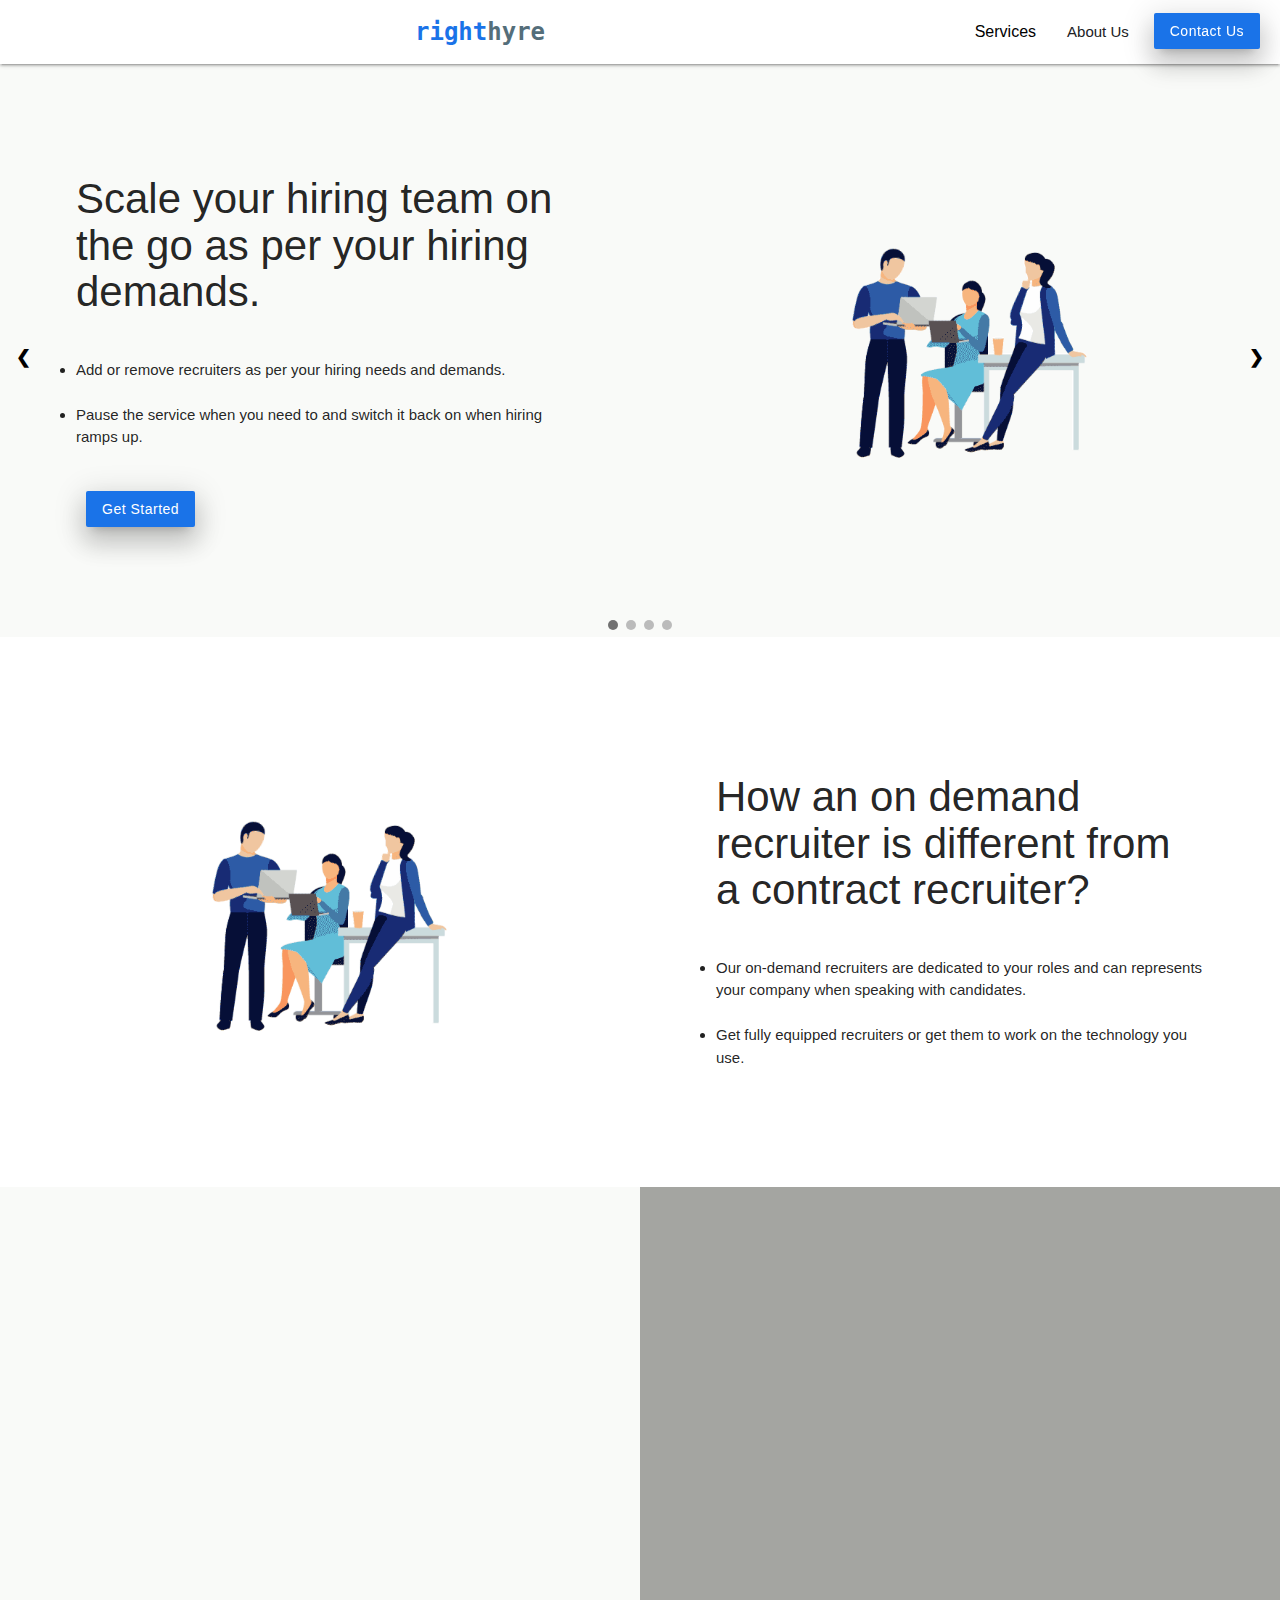
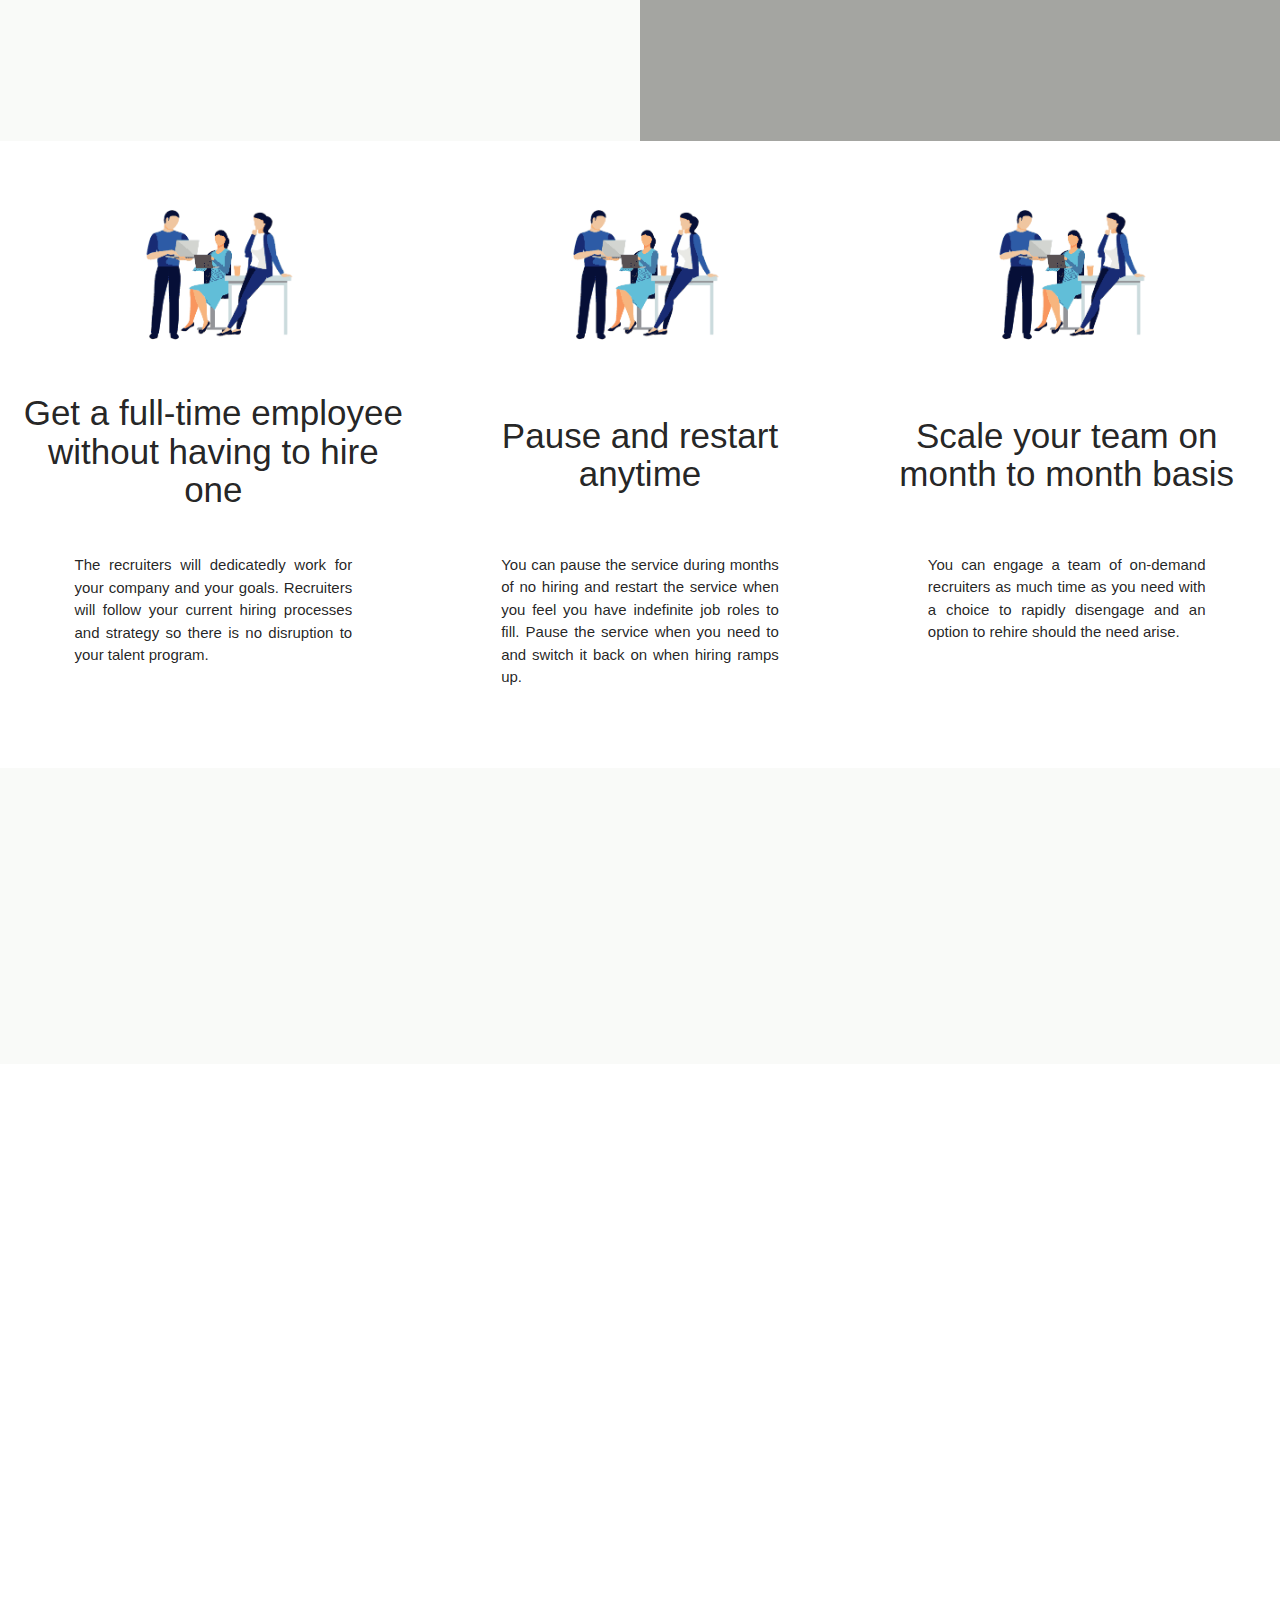
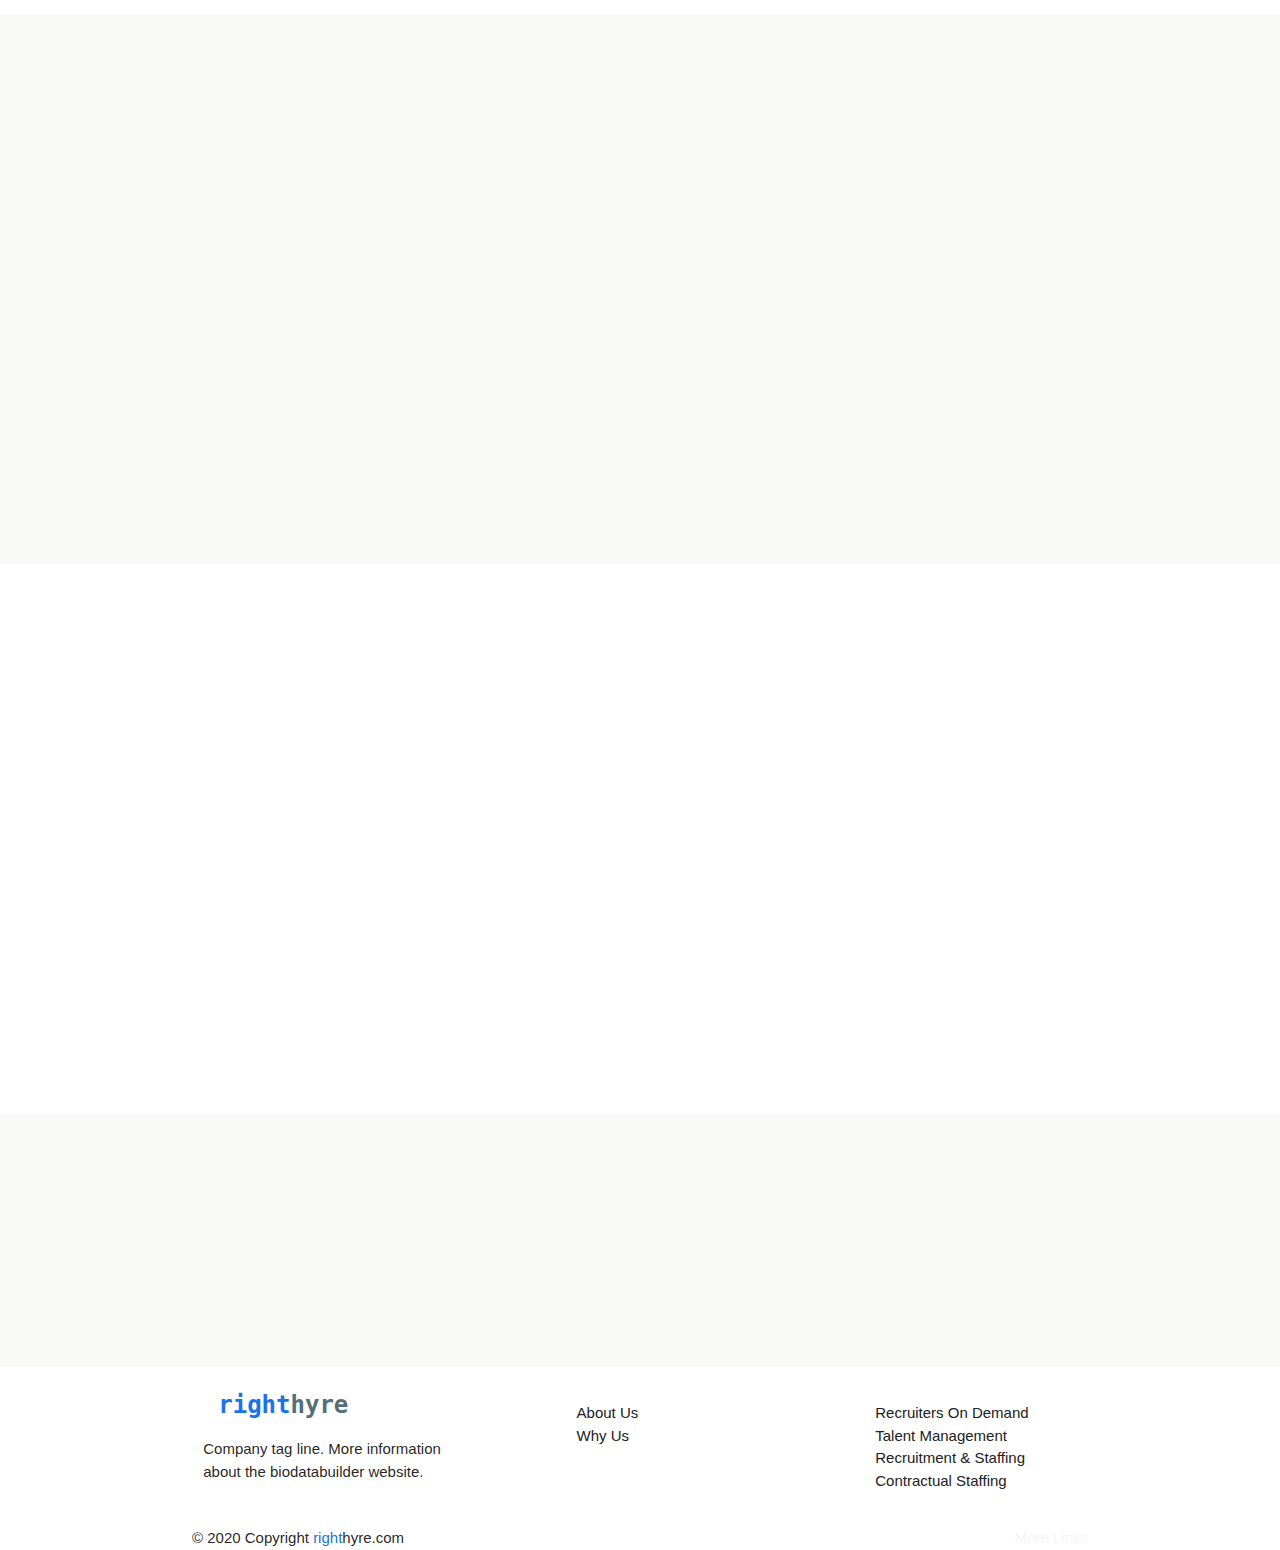
==== commit 43e41717: "content" ====
--- a/index.html
+++ b/index.html
@@ -107,14 +107,17 @@
             <div class="col-50text" data-aos="fade-up">
               <h2 id="headerContent" style="font-size: 42px; font-weight:500!important;">Scale your hiring team on the go as per your hiring demands.</h2>
               <ul>
+                <br>
                 <li style="list-style-type: disc;">Add or remove recruiters as per your hiring needs and demands.</li>
+                <br>
                 <li style="list-style-type: disc;">Pause the service when you need to and switch it back on when hiring ramps up.</li>
               </ul>
+              <br>
               <a class="btn waves-effect waves-light z-depth-4 white-text" style="background: #1a73e8!important; margin:5px 20px 10px 10px; text-transform: unset;" href="#">Get Started</a>                    
             </div>
           </div>
           <div class="col-50" style="order: 2;">
-            <img data-aos="fade-up" src="./images/staff.gif">
+            <img data-aos="fade-up" style="height: auto; margin-left: auto;margin-right:auto;width: 50%;" src="./images/staff.gif">
           </div>
         </div>
       </div>
@@ -125,14 +128,17 @@
             <div class="col-50text" data-aos="fade-up">
               <h2 id="headerContent" style="font-size: 42px; font-weight:500!important;">Talent Management strategies to propel business growth.</h2>
               <ul>
+                <br>
                 <li style="list-style-type: disc;">Reimagine your talent strategy- From hire to retire with our proven capabilities.</li>
+                <br>
                 <li style="list-style-type: disc;">We are not just a payroll company- Get tailored solutions and support for all your HR needs.</li>
               </ul>
+              <br>
               <a class="btn waves-effect waves-light z-depth-4 white-text" style="background: #1a73e8!important; margin:5px 20px 10px 10px; text-transform: unset;" href="#">Get Started</a>                    
             </div>
           </div>
           <div class="col-50" style="order:2;">
-            <img data-aos="fade-up" src="./images/staff.gif">
+            <img data-aos="fade-up" style="height: auto; margin-left: auto;margin-right:auto;width: 50%;" src="./images/staff.gif">
           </div>
         </div>
       </div>
@@ -143,14 +149,17 @@
             <div class="col-50text" data-aos="fade-up">
               <h2 id="headerContent" style="font-size: 42px; font-weight:500!important;">Hiring for any role, any skill at anytime.</h2>
               <ul>
+                <br>
                 <li style="list-style-type: disc;">Solve the hiring woes once and for all, across all job ranks, industries, roles and geographies.</li>
+                <br>
                 <li style="list-style-type: disc;">Comprehensive solutions to cover all the manpower needs of your business.</li>
               </ul>
+              <br>
               <a class="btn waves-effect waves-light z-depth-4 white-text" style="background: #1a73e8!important; margin:5px 20px 10px 10px; text-transform: unset;" href="#">Get Started</a>                    
             </div>
           </div>
           <div class="col-50" style="order:2;">
-            <img data-aos="fade-up" src="./images/staff.gif">
+            <img data-aos="fade-up" style="height: auto; margin-left: auto;margin-right:auto;width: 50%;" src="./images/staff.gif">
           </div>
         </div>
       </div>
@@ -161,15 +170,18 @@
             <div class="col-50text" data-aos="fade-up">
               <h2 id="headerContent" style="font-size: 42px; font-weight:500!important;">On the go hiring as in when demand grows.</h2>
               <ul>
+                <br>
                 <li style="list-style-type: disc;">A one-stop solution to fill in the business growing demands– growing quickly, under-resourced, or has an urgent vacancy that needs to be filled.</li>
+                <br>
                 <li style="list-style-type: disc;">Hire a contractual workforce to fill in your business seasonal or part time demands.</li>
               </ul>
+              <br>
               <a class="btn waves-effect waves-light z-depth-4 white-text" style="background: #1a73e8!important; margin:5px 20px 10px 10px; text-transform: unset;" href="#">Get Started</a>                    
             </div>
           </div>
           <div class="col-50" style="order:2;">
             <!--       <img src="https://onepercentresume.com/wp-content/uploads/2020/08/resumedesign1.png"> -->
-            <img data-aos="fade-up" src="./images/staff.gif">
+            <img data-aos="fade-up" style="height: auto; margin-left: auto;margin-right:auto;width: 50%;" src="./images/staff.gif">
           </div>
         </div>
       </div>
@@ -193,13 +205,15 @@
     <section class="wrapper what-is-on-demand-recruiter" data-section-name="what-is-on-demand-recruiter">
       <div class="flex center">
         <div class="col-50">
-          <img data-aos="fade-up" src="./images/staff.gif">
+          <img data-aos="fade-up" style="height: auto; margin-left: auto; margin-right: auto;width: 50%;" src="./images/staff.gif">
         </div>
         <div class="col-50 col-50padding" style="order:1;">
           <div class="col-50text" data-aos="fade-up">
             <h2 id="headerContent" style="font-size: 42px; font-weight:500!important;">How an on demand recruiter is different from a contract recruiter?</h2>
             <ul>
+              <br>
               <li style="list-style-type: disc;">Our on-demand recruiters are dedicated to your roles and can represents your company when speaking with candidates.</li>
+              <br>
               <li style="list-style-type: disc;">Get fully equipped recruiters or get them to work on the technology you use.</li>
             </ul>                
           </div>
@@ -249,14 +263,14 @@
         </div>
         <div class="col-33">
           <img src="./images/staff.gif" style="height: auto; margin-left: auto;margin-right: auto;width: 50%;">
-          <br>
+          <br><br>
           <h3 class="col-33h3">Pause and restart anytime</h3>
           <br><br>
           <p class="col-33p">You can pause the service during months of no hiring and restart the service when you feel you have indefinite job roles to fill. Pause the service when you need to and switch it back on when hiring ramps up.</p>
         </div>
         <div class="col-33">
           <img src="./images/staff.gif" style="height: auto; margin-left: auto;margin-right: auto;width: 50%;">
-          <br>
+          <br><br>
           <h3 class="col-33h3">Scale your team on month to month basis</h3>
           <br><br>
           <p class="col-33p">You can engage a team of on-demand recruiters as much time as you need with a choice to rapidly disengage and an option to rehire should the need arise.</p>
@@ -277,14 +291,17 @@
     <section class="wrapper what-is-on-demand-recruiter" data-section-name="save-money-with-on-demand-recruiter">
       <div class="flex center">
         <div class="col-50" style="order:1;">
-          <img data-aos="fade-up" src="./images/staff.gif">
+          <img data-aos="fade-up" style="height: auto; margin-left: auto;margin-right:auto;width: 50%;" src="./images/staff.gif">
         </div>
         <div class="col-50 col-50padding" style="order:1;">
           <div class="col-50text" data-aos="fade-up">
             <h2 id="headerContent" style="font-size: 42px; font-weight:500!important;">Optimize cost with our experienced recruiters</h2>
             <ul>
+              <br>
               <li style="list-style-type: disc;">Zero incentives, appraisals, and training costs.</li>
+              <br>
               <li style="list-style-type: disc;">Only Fixed monthly charges as per demand.</li>
+              <br>
               <li style="list-style-type: disc;">Absolutely zero hidden cost.</li>
             </ul>                
           </div>
@@ -298,14 +315,17 @@
           <div class="col-50text" data-aos="fade-up">
             <h2 id="headerContent" style="font-size: 42px; font-weight:500!important;">Flexible plans according to your needs</h2>
             <ul>
+              <br>
               <li style="list-style-type: disc;">No long term commitments.</li>
+              <br>
               <li style="list-style-type: disc;">A flexible monthly plan to add our team of domain-experts to your team whenever you need.</li>
+              <br>
               <li style="list-style-type: disc;">You can pause, stop, and restart the service according to your hiring needs.</li>
             </ul>                   
           </div>
         </div>
         <div class="col-50" style="order:2;">
-          <img data-aos="fade-up" src="./images/staff.gif">
+          <img data-aos="fade-up" style="height: auto; margin-left: auto;margin-right:auto;width: 50%;" src="./images/staff.gif">
         </div>
       </div>
     </section>
@@ -313,14 +333,17 @@
     <section class="wrapper what-is-on-demand-recruiter" data-section-name="save-money-with-on-demand-recruiter">
       <div class="flex center">
         <div class="col-50" style="order:1;">
-          <img data-aos="fade-up" src="./images/staff.gif">
+          <img data-aos="fade-up" style="height: auto; margin-left: auto;margin-right:auto;width: 50%;" src="./images/staff.gif">
         </div>
         <div class="col-50 col-50padding" style="order:1;">
           <div class="col-50text" data-aos="fade-up">
             <h2 id="headerContent" style="font-size: 42px; font-weight:500!important;">Faster & effective way to hire</h2>
             <ul>
+              <br>
               <li style="list-style-type: disc;">Specialized recruiters helps connecting you with the talent force faster.</li>
+              <br>
               <li style="list-style-type: disc;">Our personal database of 1.5 Million+ candidates working across industries makes connection faster.</li>
+              <br>
               <li style="list-style-type: disc;">A turnaround time for sourcing profiles is as little as eight hours.</li>
             </ul>                
           </div>
@@ -334,74 +357,234 @@
             <h2 id="headerContent" style="font-size: 42px; font-weight:500!important;">Get the right advice</h2>
             <p style="text-align: justify;">We can advise you on everything– right from upgrading your current recruitment processes, optimizing your recruitment resources, to leveraging the right tools for looking out for talent and how to strengthen your talent pipeline.</p>                    
           </div>
+      </div>
+    </section>
+
+  </div>
+
+
+
+  <div class="slidesContent">
+    <section class="wrapper" style="background: #fff;">
+      <div class="centerhalf" style="text-align:center; padding-top: 2%; padding-bottom: 5%; padding-left: 15%; padding-right: 15%" data-aos="zoom-in">
+        <h2 id="headerContent" style="font-size: 42px; font-weight:500!important;">Our Talent Management Services.</h2>
+        <div class="chip">&#10003; HR Strategy</div>
+        <div class="chip">&#10003; HR Policies</div>
+        <div class="chip">&#10003; Talent Acquisition</div>
+        <div class="chip">&#10003; Compensation & Benefits</div>
+        <div class="chip">&#10003; Rewards & Recognition</div>
+        <div class="chip">&#10003; Learning & Development</div>
+        <div class="chip">&#10003; Performance Management</div>
+        <div class="chip">&#10003; HR Outsourcing</div>
+        <div class="chip">&#10003; HR Transformation</div>
+        <div class="chip">&#10003; HR Digitalization</div>
+      </div>
+   </section>       
+    <section class="wrapper what-is-talent-management" data-section-name="what-is-on-demand-recruiter" style="background-color: #f9faf8;">
+      <div class="flex center">
+        <div class="col-50">
+          <img data-aos="fade-up" style="height: auto; margin-left: auto;margin-right:auto;width: 50%;" src="./images/staff.gif">
+        </div>
+        <div class="col-50 col-50padding" style="order:1;">
+          <div class="col-50text" data-aos="fade-up">
+            <h2 id="headerContent" style="font-size: 42px; font-weight:500!important;">Reimagining the new future of your HR.</h2>
+            <ul>
+              <br>
+              <li style="list-style-type: disc;">We redesign your HR processes and policies– everything you would want to become a Great Place to Work.</li>
+              <br>
+              <li style="list-style-type: disc;">Our mission is to become a pioneer and trusted advisory partner by providing high-quality talent management solutions and strategy that inspires growth.</li>
+            </ul>                    
+          </div>
+        </div>
+      </div>
+    </section>
+
+    <section class="wrapper" style="background-color: #fff;">
+      <div class="flex-2 centerhalf" style="padding-top: 2%; padding-bottom: 5%;" data-aos="zoom-in">
+        <div class="col-33">
+          <img src="./images/staff.gif" style="height: auto; margin-left: auto;margin-right: auto;width: 50%;">
+          <h3 class="col-33h3">HR Accelerator</h3>
+          <br>
+          <p class="col-33p" >As a small-size business or a startup owner, you may find yourself putting off HR tasks – even though you know they’re incredibly important.We will guide you at each step of managing and leading your HR process to full potential.</p>
+        </div>
+        <div class="col-33">
+          <img src="./images/staff.gif" style="height: auto; margin-left: auto;margin-right: auto;width: 50%;">
+          <br>
+          <h3 class="col-33h3">HR Consulting</h3>
+          <br>
+          <p class="col-33p">Our seasoned experts can consult you on  designing the right HR strategy and processes in line with the best practices. Our specialists can assist and train your HR team and help them streamline their processes</p>
+        </div>
+        <div class="col-33">
+          <img src="./images/staff.gif" style="height: auto; margin-left: auto;margin-right: auto;width: 50%;">
+          <br>
+          <h3 class="col-33h3">Digital Transformation</h3>
+          <br>
+          <p class="col-33p">Ditch the traditional and ineffective HR practices. Automate your HR practices, and  get people to work on smarter and useful tasks that matter– we’ll automate your HR department by following highest security protocols.</p>
+        </div>
+      </div>
+    </section>
+
+    <section class="wrapper on-demand-recruiter-advise" data-section-name="on-demand-recruiter-advise" style="background-color: #f9faf8;">
+      <div class="center" style="padding-top: 2%; padding-bottom: 5%;" data-aos="zoom-in">     
+          <div style="text-align: center; padding-left: 15%; padding-right: 15%">
+            <h2 id="headerContent" style="font-size: 42px; font-weight:500!important;">Fast track your HR Transformation.</h2>
+            <p style="text-align: justify;">We combine industry leading data and insights with our unparalleled capabilities to offer solutions that deliver next level transformation. Get in touch with us to know how to accelerate your journey to HR transformation.</p>                    
+          </div>
           
       </div>
     </section>
 
-  </div>
-
-
+    <section class="wrapper why-get-talent-management-services" data-section-name="why-get-on-demand-recruiter" style="background-color: #fff;">
+      <div class="flex center">
+        <div class="col-50 col-50padding" style="order:1;">
+          <div class="col-50text" data-aos="fade-up">
+            <h2 id="headerContent" style="font-size: 42px; font-weight:500!important;">Optimize cost and time</h2>
+            <ul>
+              <br>
+              <li style="list-style-type: disc;">Save your time and money on inefficient process and ineffective resources.</li>
+              <br>
+              <li style="list-style-type: disc;">Reduced administrative burden and liabilities to lead your HR process. Let experts take the lead and make your job easy.</li>
+            </ul>
+          </div>
+        </div>
+        <div class="col-50" style="order:2;">
+          <img data-aos="fade-up" style="height: auto; margin-left: auto;margin-right:auto;width: 50%;" src="./images/staff.gif">
+        </div>
+      </div>
+    </section>
+    <section class="wrapper why-get-talent-management-services" data-section-name="why-get-on-demand-recruiter" style="background-color: #f9faf8;">
+      <div class="flex center">
+        <div class="col-50">
+          <img data-aos="fade-up" style="height: auto; margin-left: auto;margin-right:auto;width: 50%;" src="./images/staff.gif">
+        </div>
+        <div class="col-50 col-50padding" style="order:1;">
+          <div class="col-50text" data-aos="fade-up">
+            <h2 id="headerContent" style="font-size: 42px; font-weight:500!important;">What to expect</h2>
+            <ul>
+              <br>
+              <li style="list-style-type: disc;">Design a talent strategy that propels your business strategy and supports your vision and mission.</li>
+              <br>
+              <li style="list-style-type: disc;">Tailored solutions that will deliver the highest returns, and analyze the needs of your future workforce management.</li>
+              <br>
+              <li style="list-style-type: disc;">We go beyond strategizing and act as the bridge between your strategy and its execution—drop off the worries of handling tedious tasks and let experts manage your end-to-end talent management activities.</li>
+              <br>
+              <li style="list-style-type: disc;">A relentless focus on outcomes instead of processes.</li>
+            </ul>
+          </div>
+        </div>
+      </div>
+    </section>
+        <section class="wrapper on-demand-recruiter-advise" style="background-color: #fff;" data-section-name="on-demand-recruiter-advise">
+      <div class="center" style="padding-top: 2%; padding-bottom: 5%;" data-aos="zoom-in">     
+          <div style="text-align: center; padding-left: 15%; padding-right: 15%">
+            <h2 id="headerContent" style="font-size: 42px; font-weight:500!important;">Get the right advice</h2>
+            <p style="text-align: justify;">We can advise you on everything– right from upgrading your current recruitment processes, optimizing your recruitment resources, to leveraging the right tools for looking out for talent and how to strengthen your talent pipeline.</p>                    
+          </div>
+      </div>
+    </section>    
+  </div>  
 
   <div class="slidesContent">
-    <section class="wrapper what-is-talent-management" data-section-name="what-is-on-demand-recruiter">
-      <div class="flex center">
+
+    <section class="wrapper" style="background: #fff;">
+
+      <div style="padding-top: 2%; padding-bottom: 3%;">
+          <div style="text-align: center; padding-left: 15%; padding-right: 15%">
+            <h2 id="headerContent" style="font-size: 42px; font-weight:500!important;">How can we get your next hire?</h2>
+          </div>
+          <div class="flex-2 centerhalf">
+            <div class="col-20">
+              <img src="./images/staff.gif" style="height: auto; margin-left: auto;margin-right: auto;width: 50%;">
+              <br>
+              <p class="col-20p">1. Share your requirements- role, skills, and let us know your preferred candidate profile.</p>
+            </div>
+            <div class="col-20">
+              <img src="./images/staff.gif" style="height: auto; margin-left: auto;margin-right: auto;width: 50%;">
+              <br>
+              <p class="col-20p">2. Our experts will source some great candidate profiles utilizing our database of 1.5 Million+ along with cutting -edge recruitment tools.</p>
+            </div>
+            <div class="col-20">
+              <img src="./images/staff.gif" style="height: auto; margin-left: auto;margin-right: auto;width: 50%;">
+              <br>
+              <p class="col-20p">3. Our recruitment tools and unparalleled expertise will screen through each application to offer you quality candidates.</p>
+            </div>
+            <div class="col-20">
+              <img src="./images/staff.gif" style="height: auto; margin-left: auto;margin-right: auto;width: 50%;">
+              <br>
+              <p class="col-20p">4. Liked the candidates? Let us know your preferred day and time to set up the interview process. Don’t worry we will make sure the process is seamless and experiential.</p>
+            </div>                    
+            <div class="col-20">
+              <img src="./images/staff.gif" style="height: auto; margin-left: auto;margin-right: auto;width: 50%;">
+              <br>
+              <p class="col-20p">5. Our service doesn’t stop here- We will extend our support beyond hiring and make sure that the candidate is onboarded with your organization.</p>
+            </div>                    
+          </div>
+      </div>
+    </section>
+
+
+    <section class="wrapper what-role-recruitment-agency-play" data-section-name="what-is-on-demand-recruiter" style="background-color: #f9faf8;">
+      <div class="flex center">
+        <div class="col-50">
+          <img data-aos="fade-up" style="height: auto; margin-left: auto;margin-right:auto;width: 50%;" src="./images/staff.gif">
+        </div>
+        <div class="col-50 col-50padding" style="order:1;">
+          <div class="col-50text" data-aos="fade-up">
+            <h2 id="headerContent" style="font-size: 42px; font-weight:500!important;">Tap into the right candidate pool.</h2>
+            <ul>
+              <br>
+              <li style="list-style-type: disc;">We have been serving businesses like yours since 2006. We know the candidates market in & out.</li>
+              <br>
+              <li style="list-style-type: disc;">With our market expertise we know where and how to reach the ideal candidates — even the hard-to-find, passive and selective ones.</li>
+            </ul>                                
+          </div>
+        </div>
+      </div>
+    </section>
+
+    <section class="wrapper why-do-recruitment-with-us" data-section-name="why-get-on-demand-recruiter">
+      <div class="flex center">
+        <div class="col-50 col-50padding" style="order:1;">
+          <div class="col-50text" data-aos="fade-up">
+            <h2 id="headerContent" style="font-size: 42px; font-weight:500!important;">A hassle-free journey to hiring.</h2>
+            <ul>
+              <br>
+              <li style="list-style-type: disc;">We will take the full-ownership– From the initial briefing to the offer and onboarding, saving your company valuable time and money.</li>
+              <br>
+              <li style="list-style-type: disc;">We partner with you to thoroughly understand your business and the traits of the perfect candidate.</li>
+            </ul>                     
+          </div>
+        </div>
         <div class="col-50" style="order:2;">
-          <img data-aos="fade-up" src="./images/staff.gif">
-        </div>
-        <div class="col-50 col-50padding" style="order:1;">
-          <div class="col-50text" data-aos="fade-up">
-            <h2 id="headerContent" style="font-size: 42px; font-weight:500!important;">What is Talent Management?</h2>
-            <p>Expand your recruiting team without having to hire a recruiter. Flexible, monthly solution to quickly add recruiters to your team without the commitment of hiring staff</p>
-            <a class="btn waves-effect waves-light z-depth-4 white-text" style="background: #1a73e8!important; margin:5px 20px 10px 10px; text-transform: unset;" href="#">Get Started</a>                    
-          </div>
-        </div>
-      </div>
-    </section>
-
-    <section class="wrapper why-get-talent-management-services" data-section-name="why-get-on-demand-recruiter" style="background-color: #f9faf8;">
-      <div class="flex center">
-        <div class="col-50 col-50padding" style="order:1;">
-          <div class="col-50text" data-aos="fade-up">
-            <h2 id="headerContent" style="font-size: 42px; font-weight:500!important;">Why get Talent Management Services?</h2>
-            <p>Expand your recruiting team without having to hire a recruiter. Flexible, monthly solution to quickly add recruiters to your team without the commitment of hiring staff</p>
-            <a class="btn waves-effect waves-light z-depth-4 white-text" style="background: #1a73e8!important; margin:5px 20px 10px 10px; text-transform: unset;" href="#">Get Started</a>
-          </div>
-        </div>
-        <div class="col-50" style="order:2;">
-          <img data-aos="fade-up" src="./images/staff.gif">
-        </div>
-      </div>
-    </section>
-  </div>  
-
-  <div class="slidesContent">
-    <section class="wrapper what-role-recruitment-agency-play" data-section-name="what-is-on-demand-recruiter">
-      <div class="flex center">
-        <div class="col-50" style="order:2;">
-          <img data-aos="fade-up" src="./images/staff.gif">
-        </div>
-        <div class="col-50 col-50padding" style="order:1;">
-          <div class="col-50text" data-aos="fade-up">
-            <h2 id="headerContent" style="font-size: 42px; font-weight:500!important;">What role does recruitment agency in recruitment and staffing?</h2>
-            <p>Expand your recruiting team without having to hire a recruiter. Flexible, monthly solution to quickly add recruiters to your team without the commitment of hiring staff</p>
-            <a class="btn waves-effect waves-light z-depth-4 white-text" style="background: #1a73e8!important; margin:5px 20px 10px 10px; text-transform: unset;" href="#">Get Started</a>                    
-          </div>
-        </div>
-      </div>
-    </section>
-
+          <img data-aos="fade-up" style="height: auto; margin-left: auto;margin-right:auto;width: 50%;" src="./images/staff.gif">
+        </div>
+      </div>
+    </section>
     <section class="wrapper why-do-recruitment-with-us" data-section-name="why-get-on-demand-recruiter" style="background-color: #f9faf8;">
       <div class="flex center">
-        <div class="col-50 col-50padding" style="order:1;">
-          <div class="col-50text" data-aos="fade-up">
-            <h2 id="headerContent" style="font-size: 42px; font-weight:500!important;">Why do recruitment through our recruitment team?</h2>
-            <p>Expand your recruiting team without having to hire a recruiter. Flexible, monthly solution to quickly add recruiters to your team without the commitment of hiring staff</p>
-            <a class="btn waves-effect waves-light z-depth-4 white-text" style="background: #1a73e8!important; margin:5px 20px 10px 10px; text-transform: unset;" href="#">Get Started</a>                    
-          </div>
-        </div>
-        <div class="col-50" style="order:2;">
-          <img data-aos="fade-up" src="./images/staff.gif">
-        </div>
+        <div class="col-50">
+          <img data-aos="fade-up" style="height: auto; margin-left: auto;margin-right:auto;width: 50%;" src="./images/staff.gif">
+        </div>
+        <div class="col-50 col-50padding" style="order:1;">
+          <div class="col-50text" data-aos="fade-up">
+            <h2 id="headerContent" style="font-size: 42px; font-weight:500!important;">Don’t let a wrong hire make a hole in your pockets.</h2>
+            <ul>
+              <br>
+              <li style="list-style-type: disc;">Avoid making wrong hiring decisions, trust only the experts.</li>
+              <br>
+              <li style="list-style-type: disc;">Take advantage of our past experience to filter out the wrong match right from the start.</li>
+            </ul>                     
+          </div>
+        </div>
+      </div>
+    </section>
+    <section class="wrapper on-demand-recruiter-advise" data-section-name="on-demand-recruiter-advise">
+      <div class="center" style="padding-top: 2%; padding-bottom: 5%;" data-aos="zoom-in">     
+          <div style="text-align: center; padding-left: 15%; padding-right: 15%">
+            <h2 id="headerContent" style="font-size: 42px; font-weight:500!important;">Get the right advice</h2>
+            <p style="text-align: justify;">We can advise you on everything– right from upgrading your current recruitment processes, optimizing your recruitment resources, to leveraging the right tools for looking out for talent and how to strengthen your talent pipeline.</p>                    
+          </div>
+          
       </div>
     </section>
   </div>
@@ -410,7 +593,7 @@
     <section class="wrapper what-is-contract-recruitment" data-section-name="what-is-on-demand-recruiter">
       <div class="flex center">
         <div class="col-50">
-          <img data-aos="fade-up" src="./images/staff.gif">
+          <img data-aos="fade-up" style="height: auto; margin-left: auto;margin-right:auto;width: 50%;" src="./images/staff.gif">
         </div>
         <div class="col-50 col-50padding" style="order:1;">
           <div class="col-50text" data-aos="fade-up">
@@ -432,16 +615,71 @@
       <div class="flex center">
         <div class="col-50 col-50padding" style="order:1;">
           <div class="col-50text" data-aos="fade-up">
-            <h2 id="headerContent" style="font-size: 42px; font-weight:500!important;">Why get contractual staff to do the job or deliver some projects?</h2>
-            <p>Expand your recruiting team without having to hire a recruiter. Flexible, monthly solution to quickly add recruiters to your team without the commitment of hiring staff</p>
-            <a class="btn waves-effect waves-light z-depth-4 white-text" style="background: #1a73e8!important; margin:5px 20px 10px 10px; text-transform: unset;" href="#">Get Started</a>                    
+            <h2 id="headerContent" style="font-size: 42px; font-weight:500!important;">Flexibility: The new world of work</h2>
+            <ul>
+              <br>
+              <li style="list-style-type: disc;">Control your variable workforce needs seamlessly and cost effectively.</li>
+              <br>
+              <li style="list-style-type: disc;">Immediate access to experienced professionals to fill in for absences, complete projects or lend some much-needed specialized expertise.</li>
+              <br>
+              <li style="list-style-type: disc;">Productivity from day one.</li>
+            </ul>                    
           </div>
         </div>
         <div class="col-50" style="order:2;">
-          <img data-aos="fade-up" src="./images/staff.gif">
-        </div>
-      </div>
-    </section>
+          <img data-aos="fade-up" style="height: auto; margin-left: auto;margin-right:auto;width: 50%;" src="./images/staff.gif">
+        </div>
+      </div>
+    </section>
+
+    <section class="wrapper what-is-contract-recruitment" data-section-name="what-is-on-demand-recruiter">
+      <div class="flex center">
+        <div class="col-50">
+          <img data-aos="fade-up" style="height: auto; margin-left: auto;margin-right:auto;width: 50%;" src="./images/staff.gif">
+        </div>
+        <div class="col-50 col-50padding" style="order:1;">
+          <div class="col-50text" data-aos="fade-up">
+            <h2 id="headerContent" style="font-size: 42px; font-weight:500!important;">Optimize cost and time with our contractual staffing.</h2>
+            <ul>
+              <br>
+              <li style="list-style-type: disc;">Save your time and money on incentives, appraisals, and training costs.</li>
+              <br>
+              <li style="list-style-type: disc;">Reduced administrative burden and liabilities associated with permanent staffing.</li>
+            </ul>                
+          </div>
+        </div>
+      </div>
+    </section>
+
+    <section class="wrapper why-get-on-demand-recruiter" data-section-name="why-get-on-demand-recruiter" style="background-color: #f9faf8;">
+      <div class="flex center">
+        <div class="col-50 col-50padding" style="order:1;">
+          <div class="col-50text" data-aos="fade-up">
+            <h2 id="headerContent" style="font-size: 42px; font-weight:500!important;">A predictable choice for your unpredictable growth</h2>
+            <ul>
+              <br>
+              <li style="list-style-type: disc;">Stay productive during these times of unexpected growth by making it possible to quickly hire the help you need.</li>
+              <br>
+              <li style="list-style-type: disc;">A turnaround time for sourcing profiles between 8 hours.</li>
+            </ul>                    
+          </div>
+        </div>
+        <div class="col-50" style="order:2;">
+          <img data-aos="fade-up" style="height: auto; margin-left: auto;margin-right:auto;width: 50%;" src="./images/staff.gif">
+        </div>
+      </div>
+    </section>
+
+    <section class="wrapper on-demand-recruiter-advise" data-section-name="on-demand-recruiter-advise">
+      <div class="center" style="padding-top: 2%; padding-bottom: 5%;" data-aos="zoom-in">     
+          <div style="text-align: center; padding-left: 15%; padding-right: 15%">
+            <h2 id="headerContent" style="font-size: 42px; font-weight:500!important;">Get the right advice</h2>
+            <p style="text-align: justify;">Not sure about your hiring requirements? We can advise you on everything– right from giving you a direction identifying and acknowledging your hiring requirements, to help you identify the right staffing service and enable you to select the right talent–We are 100% committed to your business needs and growth.</p>                    
+          </div>
+          
+      </div>
+    </section>
+
   </div>
 
 </div>        
@@ -459,9 +697,8 @@
               </div>
               <div class="col l3 offset-l1 s12">
                 <ul>
-                  <li><a href="about-us.html" class="header-label">About Us</a></li>
-                  <li><a href="about-us.html#mission-vision-values" class="header-label">Our Mission</a></li>
-                  <li><a href="about-us.html#team" class="header-label">Our Team</a></li>
+                  <li><a href="about-us.html#about-right-hyre" class="header-label">About Us</a></li>
+                  <li><a href="about-us.html#why-us" class="header-label">Why Us</a></li>
                 </ul>
               </div>
               <div class="col l3 offset-l1 s12">
@@ -669,9 +906,38 @@
       overflow-x: hidden;
     }
   }
-
-
-
+  @media screen and (max-width: 600px){
+    .col-50padding {
+      padding-right: 15% !important;
+      padding-left: 15% !important;
+    }    
+  }
+  @media screen and (min-width: 600px) and (max-width: 1000px){
+    .col-20 {
+      width: 33.333% !important;
+   }
+  }
+
+  .flex-2 {
+    display: -webkit-box;
+    display: -webkit-flex;
+    display: -ms-flexbox;
+    display: flex;
+    margin-right: 0px;
+    margin-left: 0px;
+    -webkit-box-pack: start;
+    -webkit-justify-content: flex-start;
+    -ms-flex-pack: start;
+    justify-content: flex-start;
+    -webkit-flex-wrap: wrap;
+    -ms-flex-wrap: wrap;
+    flex-wrap: wrap;
+    -webkit-box-align: start;
+    -webkit-align-items: flex-start;
+    -ms-flex-align: start;
+    align-items: flex-start;
+    text-align: left;
+  }
 
   .flex {
     display: -webkit-box;
@@ -748,6 +1014,29 @@
     text-align: justify;
   }
 
+  .col-20 {
+    width: 20%;
+    min-height: 15px;
+    padding-right: 5px;
+    padding-left: 5px;
+    text-align: center;
+  }
+
+  .col-20h3 {
+    font-size: 35px;
+    font-weight: 500;
+  }
+
+  .col-20h3 {
+    margin-bottom: 0px;
+  }
+
+  .col-20p{
+    padding-left: 5%;
+    padding-right: 5%;
+    text-align: justify;
+  }
+
   .col-50 {
     width: 50%;
     min-height: 15px;
@@ -772,7 +1061,11 @@
    .col-33 {
       width: 100%;
       margin: 25px 0;
-  }
+    }
+
+   .col-20 {
+      width: 100%;
+   }
     
     .col-50 {
       width:100%;
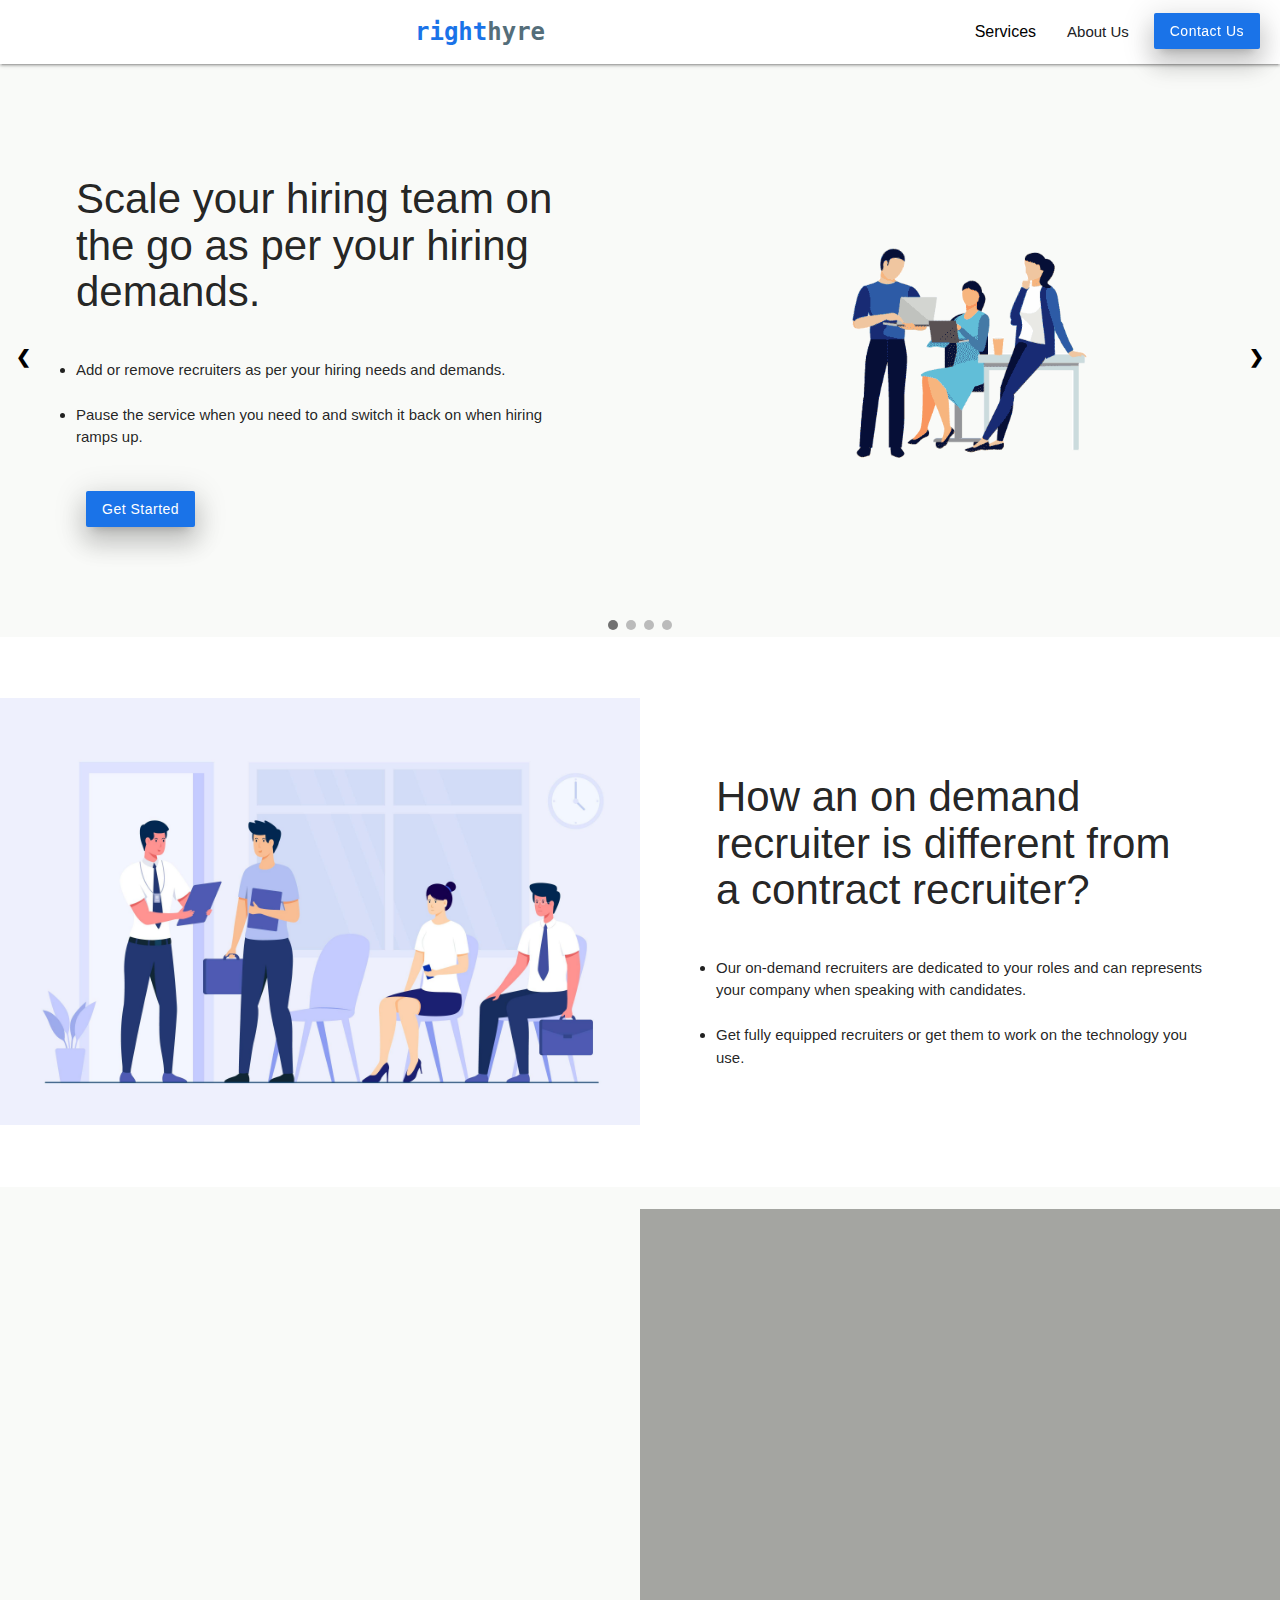
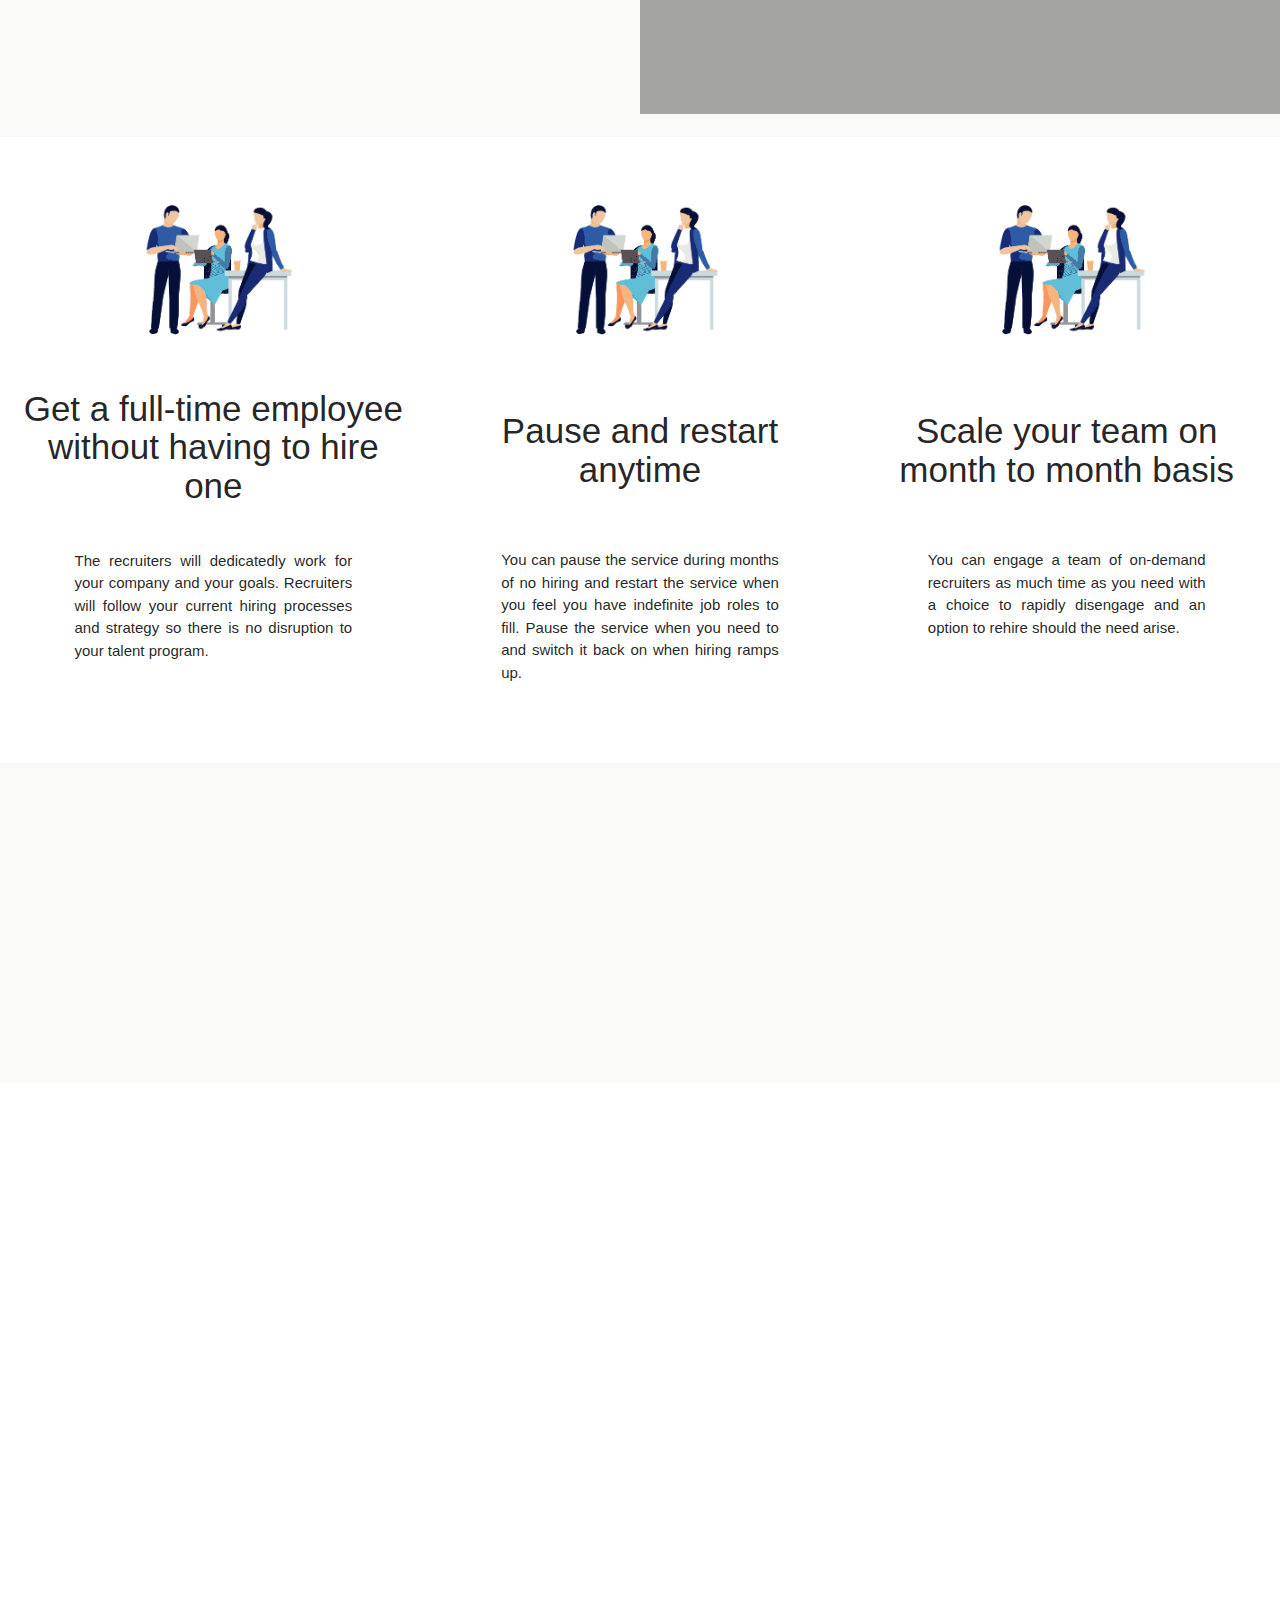
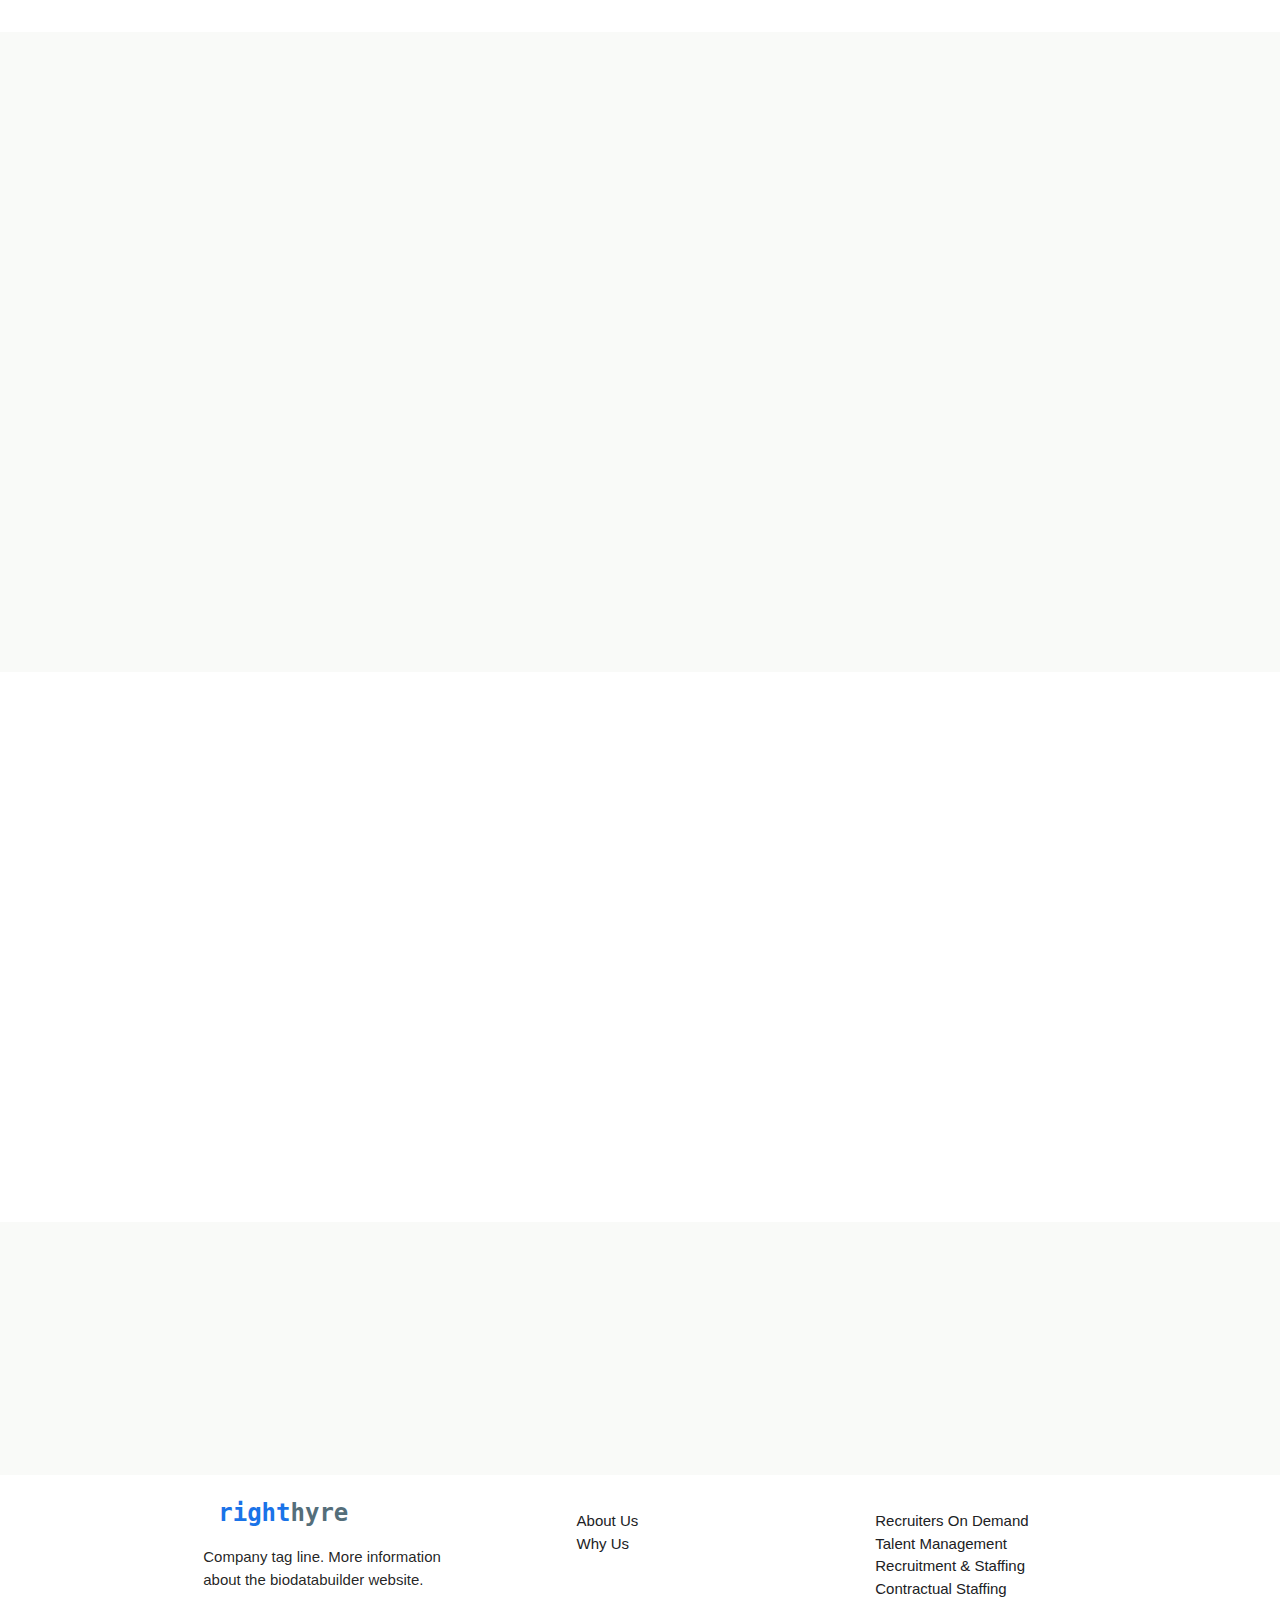
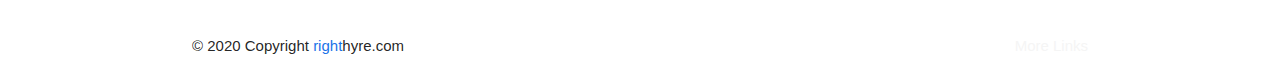
==== commit 694b1a7e: "basic images" ====
--- a/index.html
+++ b/index.html
@@ -138,7 +138,7 @@
             </div>
           </div>
           <div class="col-50" style="order:2;">
-            <img data-aos="fade-up" style="height: auto; margin-left: auto;margin-right:auto;width: 50%;" src="./images/staff.gif">
+            <img data-aos="fade-up" style="height: auto; margin-left: auto;margin-right:auto;width: 100%;" src="./images/talent-management-top.jpg">
           </div>
         </div>
       </div>
@@ -159,7 +159,7 @@
             </div>
           </div>
           <div class="col-50" style="order:2;">
-            <img data-aos="fade-up" style="height: auto; margin-left: auto;margin-right:auto;width: 50%;" src="./images/staff.gif">
+            <img data-aos="fade-up" style="height: auto; margin-left: auto;margin-right:auto;width: 100%;" src="./images/staffing.gif">
           </div>
         </div>
       </div>
@@ -205,7 +205,9 @@
     <section class="wrapper what-is-on-demand-recruiter" data-section-name="what-is-on-demand-recruiter">
       <div class="flex center">
         <div class="col-50">
-          <img data-aos="fade-up" style="height: auto; margin-left: auto; margin-right: auto;width: 50%;" src="./images/staff.gif">
+          <img data-aos="fade-up" 
+          style="height: auto; margin-left: auto; margin-right: auto;width: 100%;" 
+          src="./images/on-demand-vs-contract-recruiter.jpg">
         </div>
         <div class="col-50 col-50padding" style="order:1;">
           <div class="col-50text" data-aos="fade-up">
@@ -232,7 +234,8 @@
               <div class="chip">&#10003; Candidate experience management</div>
               <div class="chip">&#10003; Interview coordination</div>
             </div>
-            <img src="./images/staff.gif" style="height: auto; margin-left: auto;margin-right: auto;width: 50%;">
+            <br><br><br>
+            <img src="./images/candidate-sourcing-and-engagement.jpg" style="height: auto; margin-left: auto;margin-right: auto;width: 50%;">
         </div>
         <div class="col-50" style="order:2; background-color: #a4a5a1;">
           <div data-aos="fade-up">
@@ -246,7 +249,9 @@
                   <div class="chip">&#10003; Interview support & management</div>
                   <div class="chip">&#10003; Or any other recruitment related tasks</div>
               </div>
-              <img src="./images/staff.gif" style="height: auto; margin-left: auto;margin-right:auto;width: 50%;">
+              <br>
+              <br>
+              <img src="./images/assessment-selection.jpg" style="height: auto; margin-left: auto;margin-right:auto;width: 50%;">
           </div>  
         </div>
       </div>
@@ -257,12 +262,14 @@
       <div class="flex centerhalf" style="padding-top: 2%; padding-bottom: 5%;">
         <div class="col-33">
           <img src="./images/staff.gif" style="height: auto; margin-left: auto;margin-right: auto;width: 50%;">
+          <!-- Moving clock -->
           <h3 class="col-33h3">Get a full-time employee without having to hire one</h3>
           <br>
           <p class="col-33p" style="padding-top: 7px;">The recruiters will dedicatedly work for your company and your goals. Recruiters will follow your current hiring processes and strategy so there is no disruption to your talent program.</p>
         </div>
         <div class="col-33">
           <img src="./images/staff.gif" style="height: auto; margin-left: auto;margin-right: auto;width: 50%;">
+          <!-- Play pause change -->
           <br><br>
           <h3 class="col-33h3">Pause and restart anytime</h3>
           <br><br>
@@ -270,6 +277,7 @@
         </div>
         <div class="col-33">
           <img src="./images/staff.gif" style="height: auto; margin-left: auto;margin-right: auto;width: 50%;">
+          <!-- X axis months, Y axis team size graph changing team size -->
           <br><br>
           <h3 class="col-33h3">Scale your team on month to month basis</h3>
           <br><br>
@@ -282,7 +290,7 @@
       <div class="center" style="padding-top: 2%; padding-bottom: 5%;" data-aos="fade-up">     
           <div style="text-align: center; padding-left: 15%; padding-right: 15%">
             <h2 id="headerContent" style="font-size: 42px; font-weight:500!important;">All recruitment tools at one place</h2>
-            <p style="text-align: justify;">Our service is integrated with major  recruitment tools like Applicant Tracking Systems (ATS), LinkedIn, and other job portals like Monster.com, Career Builder, and Naukri.com with our personal database of 1.5 Million+ candidates working across industries.</p>                    
+            <p style="text-align: justify;">Our service is integrated with major  recruitment tools like Applicant Tracking Systems (ATS), LinkedIn, and other job portals like Glassdoor.com, Seek.com, CareerBuilder.com, and Naukri.com with our personal database of 1.5 Million+ candidates working across industries.</p>                    
           </div>
           <img src="./images/logo.svg">
       </div>
@@ -290,6 +298,7 @@
 
     <section class="wrapper what-is-on-demand-recruiter" data-section-name="save-money-with-on-demand-recruiter">
       <div class="flex center">
+        <!-- Zero icon -->
         <div class="col-50" style="order:1;">
           <img data-aos="fade-up" style="height: auto; margin-left: auto;margin-right:auto;width: 50%;" src="./images/staff.gif">
         </div>
@@ -325,7 +334,7 @@
           </div>
         </div>
         <div class="col-50" style="order:2;">
-          <img data-aos="fade-up" style="height: auto; margin-left: auto;margin-right:auto;width: 50%;" src="./images/staff.gif">
+          <img data-aos="fade-up" style="height: auto; margin-left: auto;margin-right:auto;width: 100%;" src="./images/on-demand-recruiter-flexible-plans.jpg">
         </div>
       </div>
     </section>
@@ -333,7 +342,7 @@
     <section class="wrapper what-is-on-demand-recruiter" data-section-name="save-money-with-on-demand-recruiter">
       <div class="flex center">
         <div class="col-50" style="order:1;">
-          <img data-aos="fade-up" style="height: auto; margin-left: auto;margin-right:auto;width: 50%;" src="./images/staff.gif">
+          <img data-aos="fade-up" style="height: auto; margin-left: auto;margin-right:auto;width: 100%;" src="./images/on-demand-recruiter-faster-and-effective.jpg">
         </div>
         <div class="col-50 col-50padding" style="order:1;">
           <div class="col-50text" data-aos="fade-up">
@@ -383,7 +392,7 @@
     <section class="wrapper what-is-talent-management" data-section-name="what-is-on-demand-recruiter" style="background-color: #f9faf8;">
       <div class="flex center">
         <div class="col-50">
-          <img data-aos="fade-up" style="height: auto; margin-left: auto;margin-right:auto;width: 50%;" src="./images/staff.gif">
+          <img data-aos="fade-up" style="height: auto; margin-left: auto;margin-right:auto;width: 100%;" src="./images/reimagine-work.jpg">
         </div>
         <div class="col-50 col-50padding" style="order:1;">
           <div class="col-50text" data-aos="fade-up">
@@ -402,20 +411,20 @@
     <section class="wrapper" style="background-color: #fff;">
       <div class="flex-2 centerhalf" style="padding-top: 2%; padding-bottom: 5%;" data-aos="zoom-in">
         <div class="col-33">
-          <img src="./images/staff.gif" style="height: auto; margin-left: auto;margin-right: auto;width: 50%;">
+          <img src="./images/hr-accelerator.jpg" style="height: auto; margin-left: auto;margin-right: auto;width: 50%;">
           <h3 class="col-33h3">HR Accelerator</h3>
           <br>
           <p class="col-33p" >As a small-size business or a startup owner, you may find yourself putting off HR tasks – even though you know they’re incredibly important.We will guide you at each step of managing and leading your HR process to full potential.</p>
         </div>
         <div class="col-33">
-          <img src="./images/staff.gif" style="height: auto; margin-left: auto;margin-right: auto;width: 50%;">
+          <img src="./images/hr-consulting.jpg" style="height: auto; margin-left: auto;margin-right: auto;width: 50%;">
           <br>
           <h3 class="col-33h3">HR Consulting</h3>
           <br>
           <p class="col-33p">Our seasoned experts can consult you on  designing the right HR strategy and processes in line with the best practices. Our specialists can assist and train your HR team and help them streamline their processes</p>
         </div>
         <div class="col-33">
-          <img src="./images/staff.gif" style="height: auto; margin-left: auto;margin-right: auto;width: 50%;">
+          <img src="./images/digital-transformation.jpg" style="height: auto; margin-left: auto;margin-right: auto;width: 50%;">
           <br>
           <h3 class="col-33h3">Digital Transformation</h3>
           <br>
@@ -448,14 +457,14 @@
           </div>
         </div>
         <div class="col-50" style="order:2;">
-          <img data-aos="fade-up" style="height: auto; margin-left: auto;margin-right:auto;width: 50%;" src="./images/staff.gif">
+          <img data-aos="fade-up" style="height: auto; margin-left: auto;margin-right:auto;width: 100%;" src="./images/talent-management-save-time-and-money.jpg">
         </div>
       </div>
     </section>
     <section class="wrapper why-get-talent-management-services" data-section-name="why-get-on-demand-recruiter" style="background-color: #f9faf8;">
       <div class="flex center">
         <div class="col-50">
-          <img data-aos="fade-up" style="height: auto; margin-left: auto;margin-right:auto;width: 50%;" src="./images/staff.gif">
+          <img data-aos="fade-up" style="height: auto; margin-left: auto;margin-right:auto;width: 80%;" src="./images/business-growth.jpg">
         </div>
         <div class="col-50 col-50padding" style="order:1;">
           <div class="col-50text" data-aos="fade-up">
@@ -494,7 +503,7 @@
           </div>
           <div class="flex-2 centerhalf">
             <div class="col-20">
-              <img src="./images/staff.gif" style="height: auto; margin-left: auto;margin-right: auto;width: 50%;">
+              <img src="./images/staffing-requirement-notes.jpg" style="height: auto; margin-left: auto;margin-right: auto;width: 50%;">
               <br>
               <p class="col-20p">1. Share your requirements- role, skills, and let us know your preferred candidate profile.</p>
             </div>
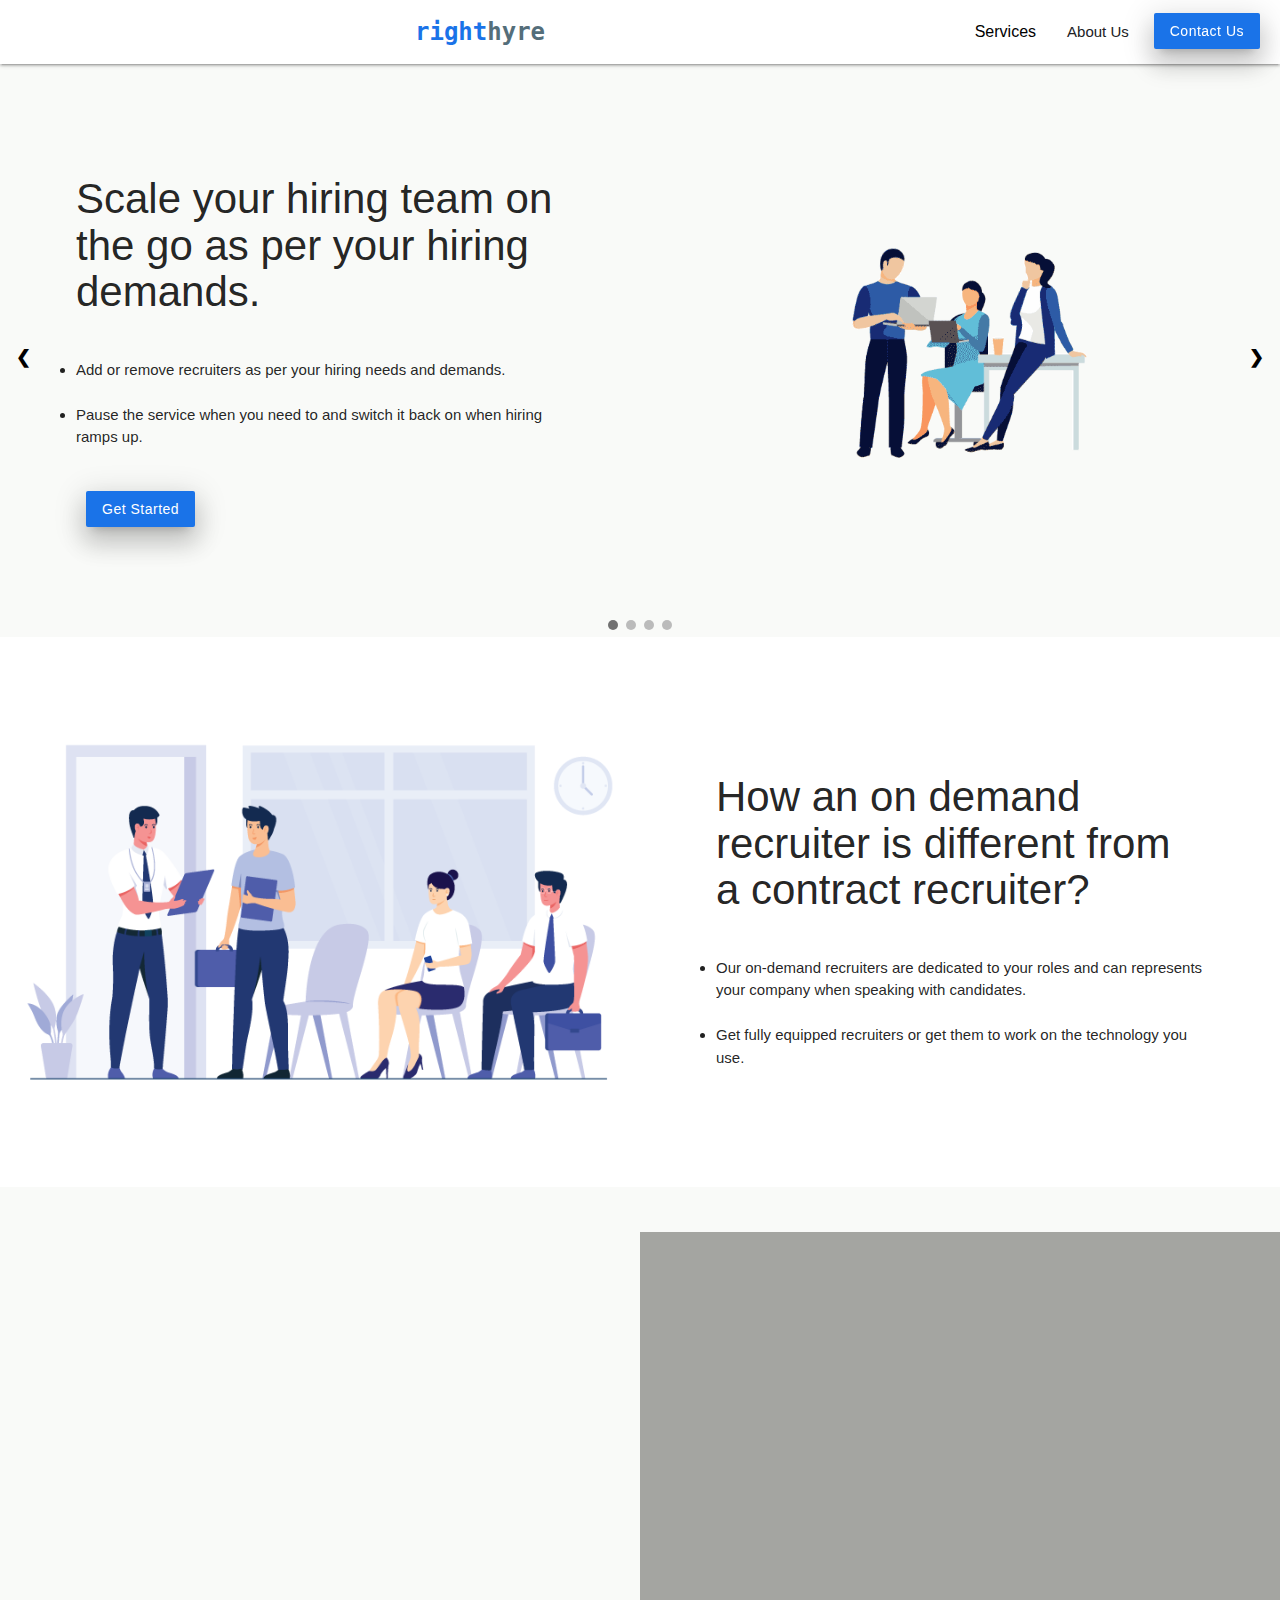
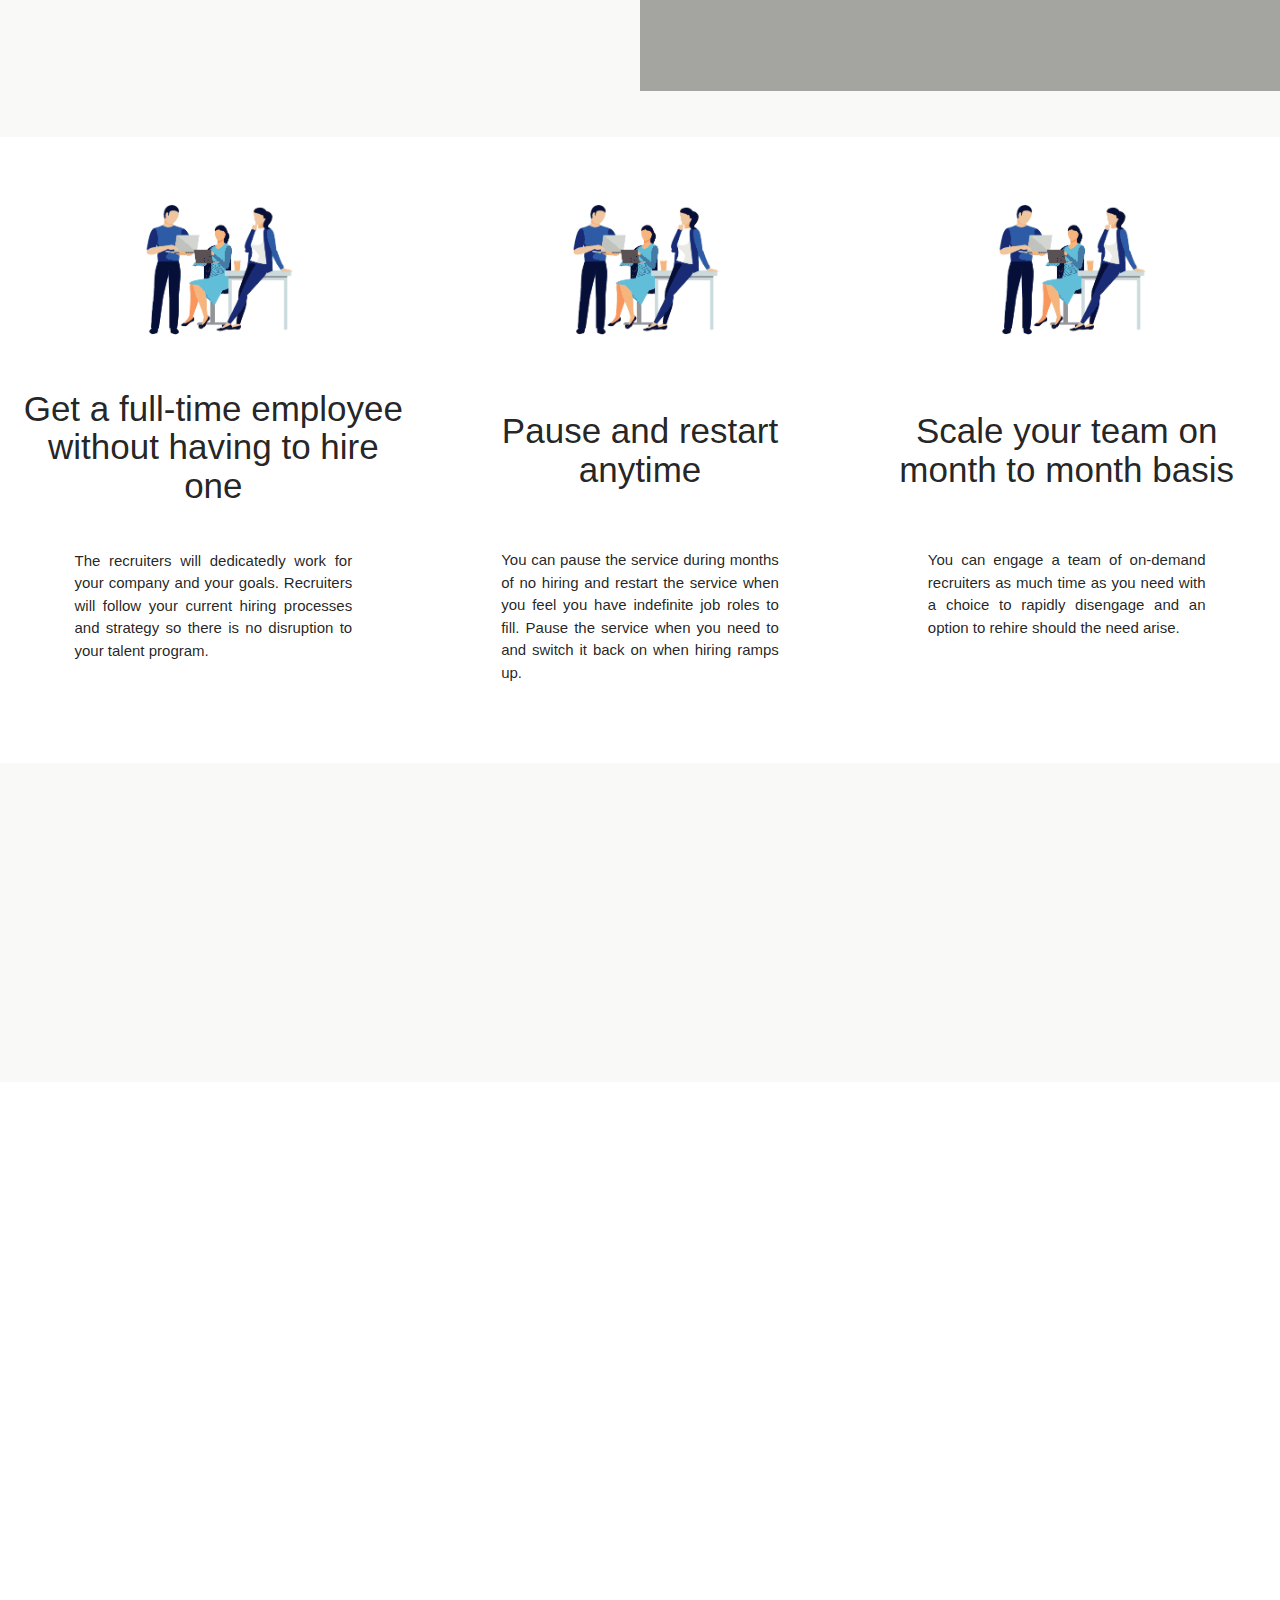
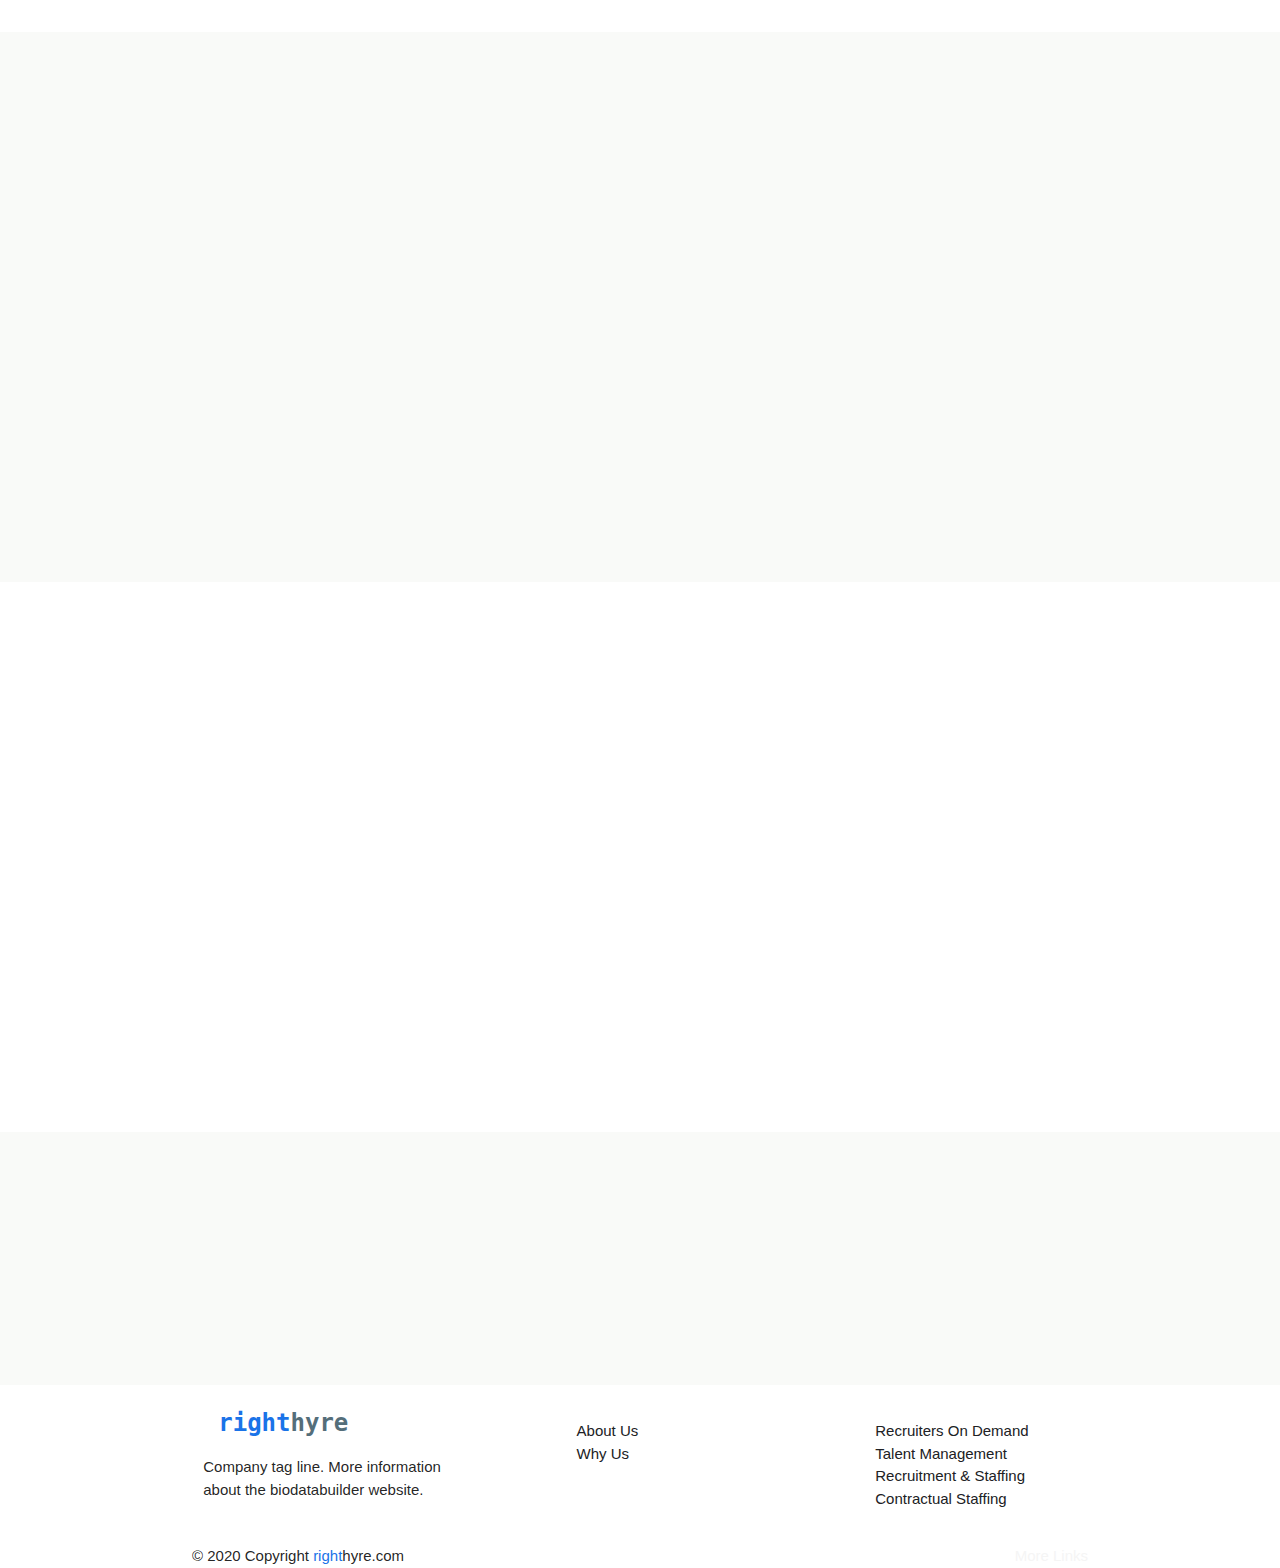
==== commit 5fa5bdb6: "image update 1" ====
--- a/index.html
+++ b/index.html
@@ -138,7 +138,7 @@
             </div>
           </div>
           <div class="col-50" style="order:2;">
-            <img data-aos="fade-up" style="height: auto; margin-left: auto;margin-right:auto;width: 100%;" src="./images/talent-management-top.jpg">
+            <img data-aos="fade-up" style="height: auto; margin-left: auto;margin-right:auto;width: 100%;" src="./images/talent-management-top.png">
           </div>
         </div>
       </div>
@@ -207,7 +207,7 @@
         <div class="col-50">
           <img data-aos="fade-up" 
           style="height: auto; margin-left: auto; margin-right: auto;width: 100%;" 
-          src="./images/on-demand-vs-contract-recruiter.jpg">
+          src="./images/on-demand-vs-contract-recruiter.png">
         </div>
         <div class="col-50 col-50padding" style="order:1;">
           <div class="col-50text" data-aos="fade-up">
@@ -235,7 +235,7 @@
               <div class="chip">&#10003; Interview coordination</div>
             </div>
             <br><br><br>
-            <img src="./images/candidate-sourcing-and-engagement.jpg" style="height: auto; margin-left: auto;margin-right: auto;width: 50%;">
+            <img src="./images/candidate-sourcing-and-engagement.png" style="height: auto; margin-left: auto;margin-right: auto;width: 50%;">
         </div>
         <div class="col-50" style="order:2; background-color: #a4a5a1;">
           <div data-aos="fade-up">
@@ -251,7 +251,7 @@
               </div>
               <br>
               <br>
-              <img src="./images/assessment-selection.jpg" style="height: auto; margin-left: auto;margin-right:auto;width: 50%;">
+              <img src="./images/assessment-selection.png" style="height: auto; margin-left: auto;margin-right:auto;width: 50%;">
           </div>  
         </div>
       </div>
@@ -334,7 +334,7 @@
           </div>
         </div>
         <div class="col-50" style="order:2;">
-          <img data-aos="fade-up" style="height: auto; margin-left: auto;margin-right:auto;width: 100%;" src="./images/on-demand-recruiter-flexible-plans.jpg">
+          <img data-aos="fade-up" style="height: auto; margin-left: auto;margin-right:auto;width: 100%;" src="./images/on-demand-recruiter-flexible-plans.png">
         </div>
       </div>
     </section>
@@ -342,7 +342,7 @@
     <section class="wrapper what-is-on-demand-recruiter" data-section-name="save-money-with-on-demand-recruiter">
       <div class="flex center">
         <div class="col-50" style="order:1;">
-          <img data-aos="fade-up" style="height: auto; margin-left: auto;margin-right:auto;width: 100%;" src="./images/on-demand-recruiter-faster-and-effective.jpg">
+          <img data-aos="fade-up" style="height: auto; margin-left: auto;margin-right:auto;width: 100%;" src="./images/on-demand-recruiter-faster-and-effective.png">
         </div>
         <div class="col-50 col-50padding" style="order:1;">
           <div class="col-50text" data-aos="fade-up">
@@ -464,7 +464,7 @@
     <section class="wrapper why-get-talent-management-services" data-section-name="why-get-on-demand-recruiter" style="background-color: #f9faf8;">
       <div class="flex center">
         <div class="col-50">
-          <img data-aos="fade-up" style="height: auto; margin-left: auto;margin-right:auto;width: 80%;" src="./images/business-growth.jpg">
+          <img data-aos="fade-up" style="height: auto; margin-left: auto;margin-right:auto;width: 80%;" src="./images/business-growth.png">
         </div>
         <div class="col-50 col-50padding" style="order:1;">
           <div class="col-50text" data-aos="fade-up">
@@ -503,7 +503,7 @@
           </div>
           <div class="flex-2 centerhalf">
             <div class="col-20">
-              <img src="./images/staffing-requirement-notes.jpg" style="height: auto; margin-left: auto;margin-right: auto;width: 50%;">
+              <img src="./images/staffing-requirement-notes.png" style="height: auto; margin-left: auto;margin-right: auto;width: 100%;">
               <br>
               <p class="col-20p">1. Share your requirements- role, skills, and let us know your preferred candidate profile.</p>
             </div>
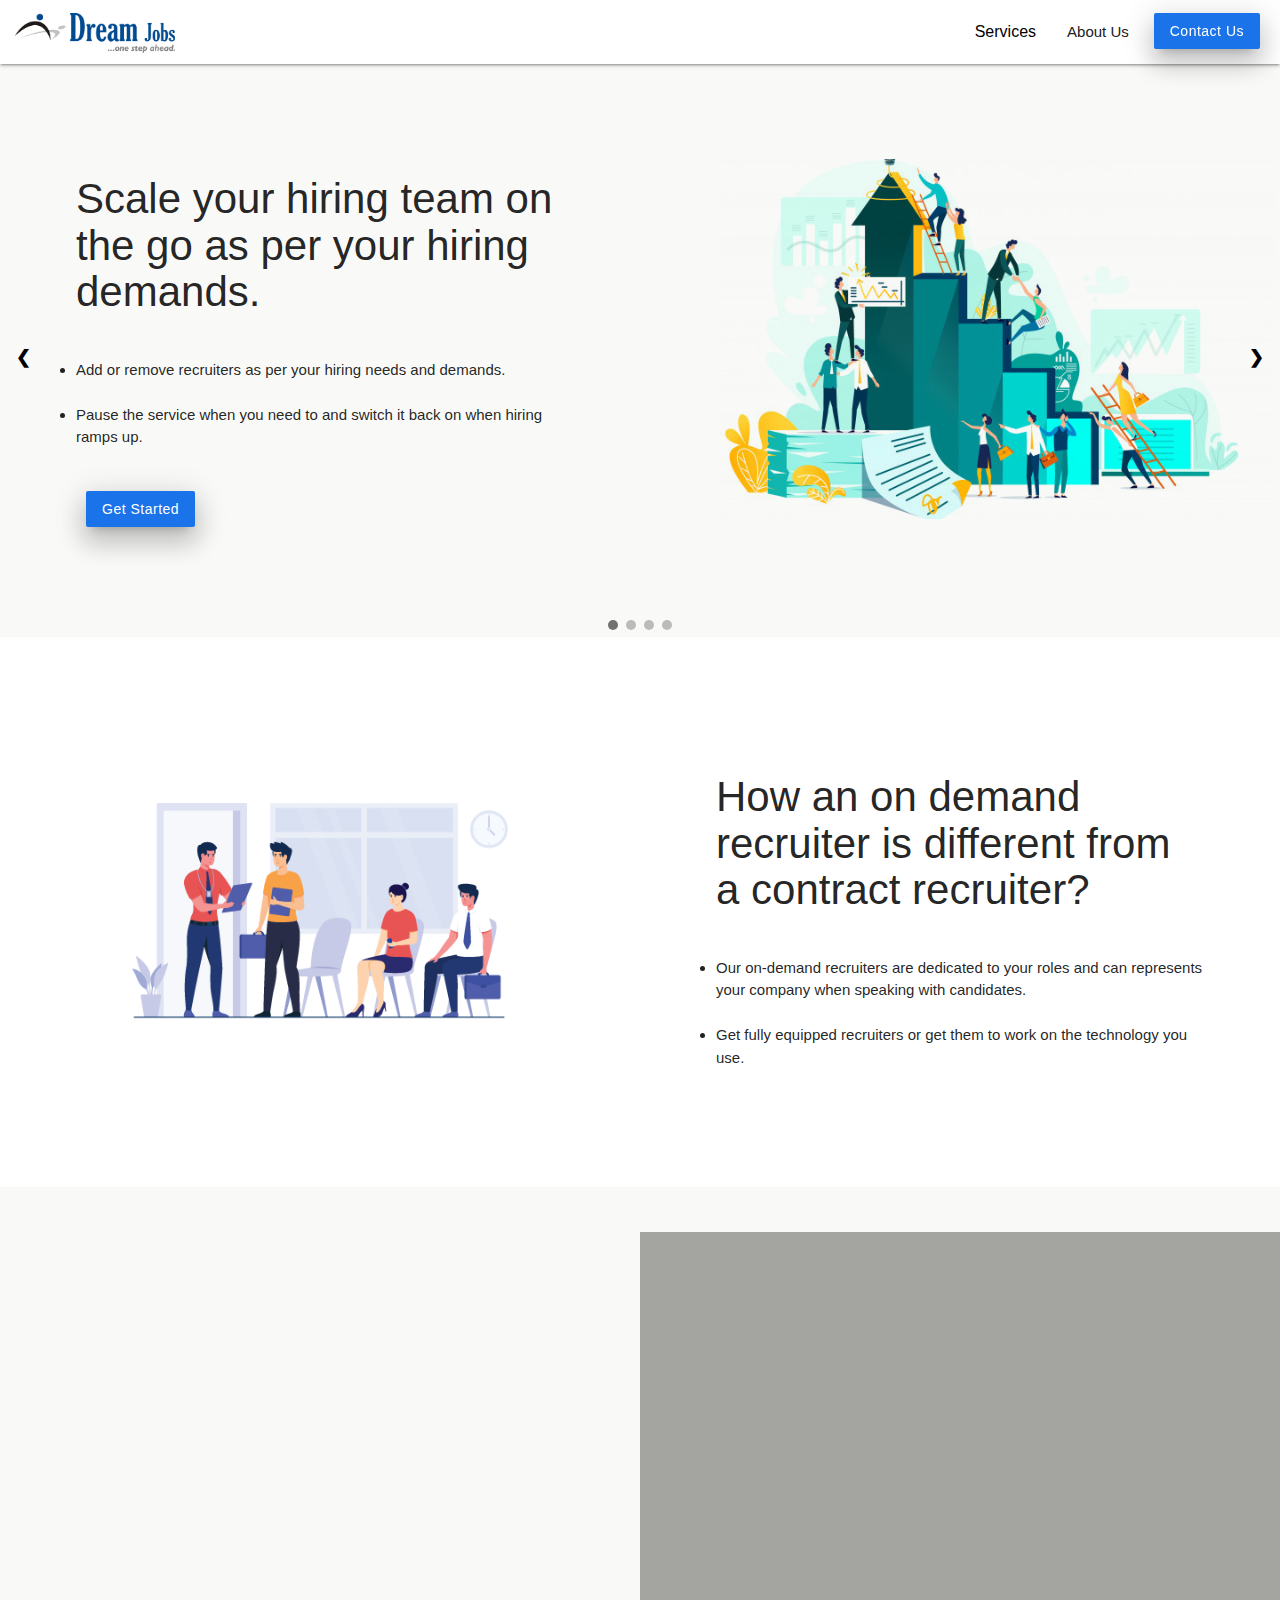
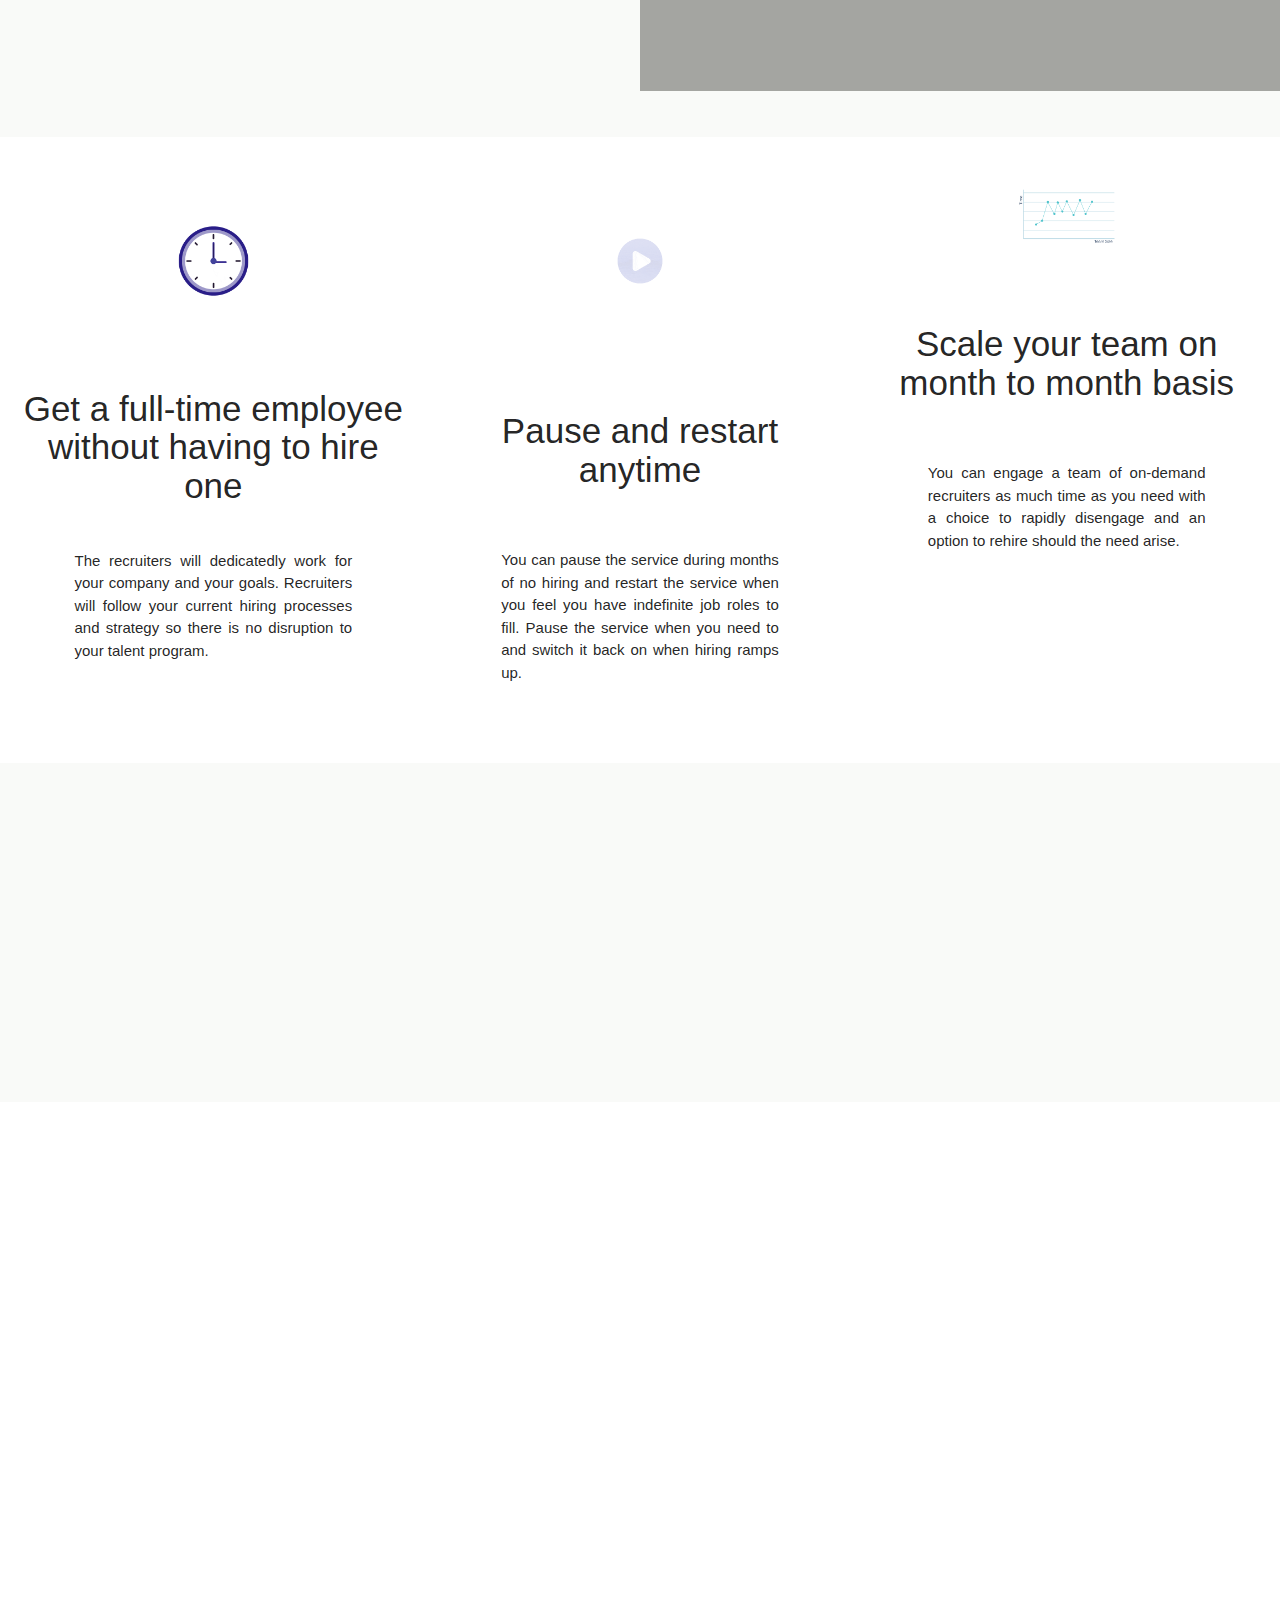
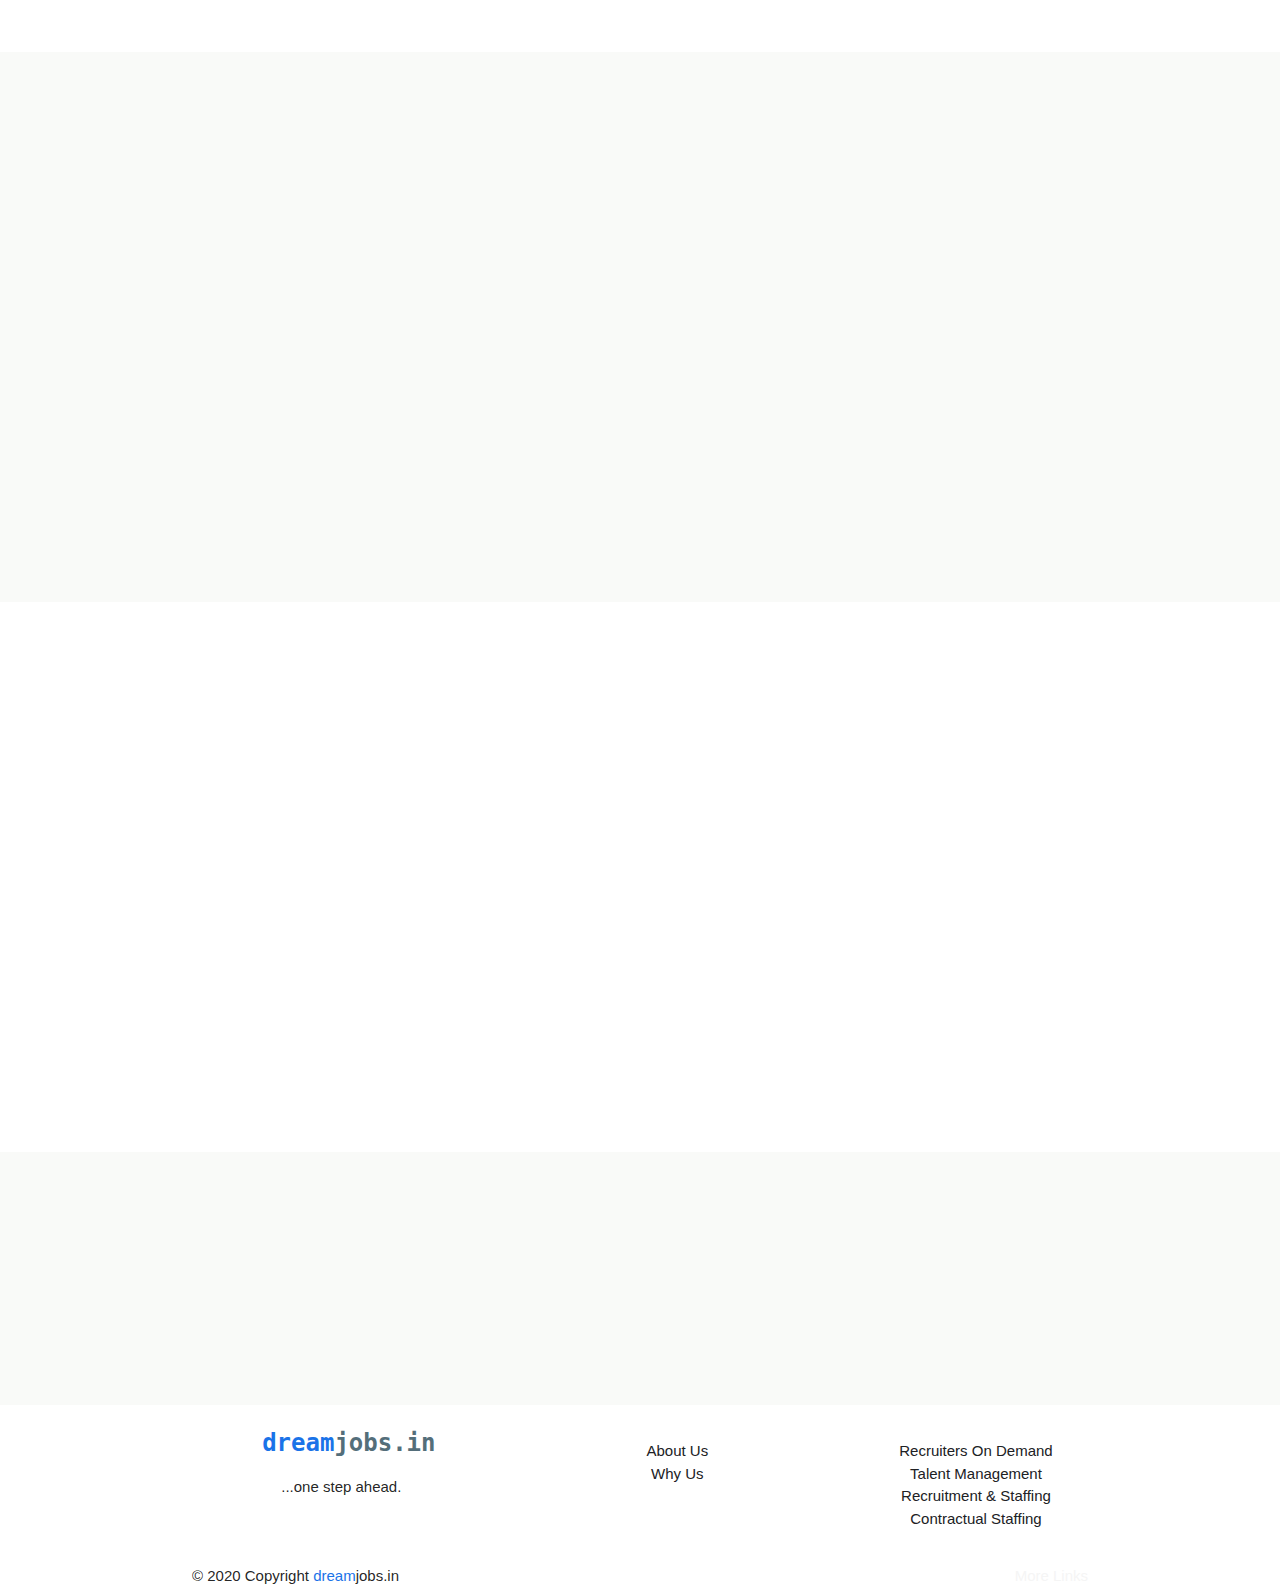
==== commit c14ecc6b: "image changes" ====
--- a/index.html
+++ b/index.html
@@ -20,7 +20,7 @@
 
 
            
-  <title>Right hyre</title>
+  <title>DreamJobs.in</title>
 </head>
 
 <body>
@@ -28,8 +28,9 @@
 		  <nav class="header-fixed">
 		    <div class="nav-wrapper white">
 		      <a href="index.html" class="brand-logo-label">
-            <i class="material-icons" style="font-size: 40px;">how_to_reg</i>
-            <span style="color: #1a73e8;">right</span>hyre
+<!--             <i class="material-icons" style="font-size: 40px;">how_to_reg</i>
+            <span style="color: #1a73e8;">right</span>hyre -->
+            <img src="./images/dream_jobs_logo.png" style="height: 40px;" alt="dream jobs.in brand logo">
           </a>
 		      
           <a href="#" data-target="mobile-demo" class="sidenav-trigger">
@@ -69,9 +70,9 @@
 		    </div>
 		  </nav>
 		  <div class="sidenav" id="mobile-demo">
-        <a href="index.html" class="brand-logo-label" style="margin-left: 4.5em;"><span class="green-text">ryt</span>hire</a>
+        <a href="index.html" class="brand-logo-label" style="margin-left: 1.5em; margin-top:20px;"><img src="./images/dream_jobs_logo.png" style="height: 40px;" alt="dream jobs.in brand logo">
 			  <ul>
-          <li style="right: 0; text-align: right; position: absolute; margin-top: -45px;"><a id="close-side-nav" class="sidenav-close">X</a></li>
+          <li style="right: 0; text-align: right; position: absolute; margin-top: -150px;"><a id="close-side-nav" class="sidenav-close">X</a></li>
 			    <li>
             <a onclick="loadSection(1)">Recruiters On Demand
             </a>
@@ -117,7 +118,7 @@
             </div>
           </div>
           <div class="col-50" style="order: 2;">
-            <img data-aos="fade-up" style="height: auto; margin-left: auto;margin-right:auto;width: 50%;" src="./images/staff.gif">
+            <img data-aos="fade-up" style="height: auto; margin-left: auto;margin-right:auto;width: 100%;" src="./images/scale_staff.png">
           </div>
         </div>
       </div>
@@ -159,7 +160,7 @@
             </div>
           </div>
           <div class="col-50" style="order:2;">
-            <img data-aos="fade-up" style="height: auto; margin-left: auto;margin-right:auto;width: 100%;" src="./images/staffing.gif">
+            <img data-aos="fade-up" style="height: auto; margin-left: auto;margin-right:auto;width: 75%;" src="./images/staffing.gif">
           </div>
         </div>
       </div>
@@ -181,7 +182,7 @@
           </div>
           <div class="col-50" style="order:2;">
             <!--       <img src="https://onepercentresume.com/wp-content/uploads/2020/08/resumedesign1.png"> -->
-            <img data-aos="fade-up" style="height: auto; margin-left: auto;margin-right:auto;width: 50%;" src="./images/staff.gif">
+            <img data-aos="fade-up" style="height: auto; margin-left: auto;margin-right:auto;width: 100%;" src="./images/contractual_staff.png">
           </div>
         </div>
       </div>
@@ -261,14 +262,14 @@
     <section class="wrapper" style="background: #fff;">
       <div class="flex centerhalf" style="padding-top: 2%; padding-bottom: 5%;">
         <div class="col-33">
-          <img src="./images/staff.gif" style="height: auto; margin-left: auto;margin-right: auto;width: 50%;">
+          <img src="./images/blue_clock.gif" style="height: auto; margin-left: auto;margin-right: auto;width: 50%;">
           <!-- Moving clock -->
           <h3 class="col-33h3">Get a full-time employee without having to hire one</h3>
           <br>
           <p class="col-33p" style="padding-top: 7px;">The recruiters will dedicatedly work for your company and your goals. Recruiters will follow your current hiring processes and strategy so there is no disruption to your talent program.</p>
         </div>
         <div class="col-33">
-          <img src="./images/staff.gif" style="height: auto; margin-left: auto;margin-right: auto;width: 50%;">
+          <img src="./images/play-pause-blue.gif" style="height: auto; margin-left: auto;margin-right: auto;width: 50%;">
           <!-- Play pause change -->
           <br><br>
           <h3 class="col-33h3">Pause and restart anytime</h3>
@@ -276,7 +277,7 @@
           <p class="col-33p">You can pause the service during months of no hiring and restart the service when you feel you have indefinite job roles to fill. Pause the service when you need to and switch it back on when hiring ramps up.</p>
         </div>
         <div class="col-33">
-          <img src="./images/staff.gif" style="height: auto; margin-left: auto;margin-right: auto;width: 50%;">
+          <img src="./images/growth_graph.png" style="height: auto; margin-left: auto;margin-right: auto;width: 50%;">
           <!-- X axis months, Y axis team size graph changing team size -->
           <br><br>
           <h3 class="col-33h3">Scale your team on month to month basis</h3>
@@ -292,7 +293,7 @@
             <h2 id="headerContent" style="font-size: 42px; font-weight:500!important;">All recruitment tools at one place</h2>
             <p style="text-align: justify;">Our service is integrated with major  recruitment tools like Applicant Tracking Systems (ATS), LinkedIn, and other job portals like Glassdoor.com, Seek.com, CareerBuilder.com, and Naukri.com with our personal database of 1.5 Million+ candidates working across industries.</p>                    
           </div>
-          <img src="./images/logo.svg">
+          <img src="./images/tools_we_use.png">
       </div>
     </section>
 
@@ -300,7 +301,7 @@
       <div class="flex center">
         <!-- Zero icon -->
         <div class="col-50" style="order:1;">
-          <img data-aos="fade-up" style="height: auto; margin-left: auto;margin-right:auto;width: 50%;" src="./images/staff.gif">
+          <img data-aos="fade-up" style="height: auto; margin-left: auto;margin-right:auto;width: 100%;" src="./images/zero_cost.png">
         </div>
         <div class="col-50 col-50padding" style="order:1;">
           <div class="col-50text" data-aos="fade-up">
@@ -392,7 +393,7 @@
     <section class="wrapper what-is-talent-management" data-section-name="what-is-on-demand-recruiter" style="background-color: #f9faf8;">
       <div class="flex center">
         <div class="col-50">
-          <img data-aos="fade-up" style="height: auto; margin-left: auto;margin-right:auto;width: 100%;" src="./images/reimagine-work.jpg">
+          <img data-aos="fade-up" style="height: auto; margin-left: auto;margin-right:auto;width: 100%;" src="./images/reimagine-work.png">
         </div>
         <div class="col-50 col-50padding" style="order:1;">
           <div class="col-50text" data-aos="fade-up">
@@ -424,7 +425,7 @@
           <p class="col-33p">Our seasoned experts can consult you on  designing the right HR strategy and processes in line with the best practices. Our specialists can assist and train your HR team and help them streamline their processes</p>
         </div>
         <div class="col-33">
-          <img src="./images/digital-transformation.jpg" style="height: auto; margin-left: auto;margin-right: auto;width: 50%;">
+          <img src="./images/digital-transformation.png" style="height: auto; margin-left: auto;margin-right: auto;width: 50%;">
           <br>
           <h3 class="col-33h3">Digital Transformation</h3>
           <br>
@@ -457,7 +458,7 @@
           </div>
         </div>
         <div class="col-50" style="order:2;">
-          <img data-aos="fade-up" style="height: auto; margin-left: auto;margin-right:auto;width: 100%;" src="./images/talent-management-save-time-and-money.jpg">
+          <img data-aos="fade-up" style="height: auto; margin-left: auto;margin-right:auto;width: 100%;" src="./images/talent-management-save-time-and-money.png">
         </div>
       </div>
     </section>
@@ -508,22 +509,22 @@
               <p class="col-20p">1. Share your requirements- role, skills, and let us know your preferred candidate profile.</p>
             </div>
             <div class="col-20">
-              <img src="./images/staff.gif" style="height: auto; margin-left: auto;margin-right: auto;width: 50%;">
+              <img src="./images/candidates_database.png" style="height: auto; margin-left: auto;margin-right: auto;width: 100%;">
               <br>
               <p class="col-20p">2. Our experts will source some great candidate profiles utilizing our database of 1.5 Million+ along with cutting -edge recruitment tools.</p>
             </div>
             <div class="col-20">
-              <img src="./images/staff.gif" style="height: auto; margin-left: auto;margin-right: auto;width: 50%;">
+              <img src="./images/unparalled_expertise.png" style="height: auto; margin-left: auto;margin-right: auto;width: 100%;">
               <br>
               <p class="col-20p">3. Our recruitment tools and unparalleled expertise will screen through each application to offer you quality candidates.</p>
             </div>
             <div class="col-20">
-              <img src="./images/staff.gif" style="height: auto; margin-left: auto;margin-right: auto;width: 50%;">
+              <img src="./images/interview_scheduling.png" style="height: auto; margin-left: auto;margin-right: auto;width: 100%;">
               <br>
               <p class="col-20p">4. Liked the candidates? Let us know your preferred day and time to set up the interview process. Don’t worry we will make sure the process is seamless and experiential.</p>
             </div>                    
             <div class="col-20">
-              <img src="./images/staff.gif" style="height: auto; margin-left: auto;margin-right: auto;width: 50%;">
+              <img src="./images/extended_support.png" style="height: auto; margin-left: auto;margin-right: auto;width: 100%;">
               <br>
               <p class="col-20p">5. Our service doesn’t stop here- We will extend our support beyond hiring and make sure that the candidate is onboarded with your organization.</p>
             </div>                    
@@ -535,7 +536,7 @@
     <section class="wrapper what-role-recruitment-agency-play" data-section-name="what-is-on-demand-recruiter" style="background-color: #f9faf8;">
       <div class="flex center">
         <div class="col-50">
-          <img data-aos="fade-up" style="height: auto; margin-left: auto;margin-right:auto;width: 50%;" src="./images/staff.gif">
+          <img data-aos="fade-up" style="height: auto; margin-left: auto;margin-right:auto;width: 100%;" src="./images/choose_right_candidate.png">
         </div>
         <div class="col-50 col-50padding" style="order:1;">
           <div class="col-50text" data-aos="fade-up">
@@ -565,14 +566,14 @@
           </div>
         </div>
         <div class="col-50" style="order:2;">
-          <img data-aos="fade-up" style="height: auto; margin-left: auto;margin-right:auto;width: 50%;" src="./images/staff.gif">
+          <img data-aos="fade-up" style="height: auto; margin-left: auto;margin-right:auto;width: 100%;" src="./images/hiring_process.png">
         </div>
       </div>
     </section>
     <section class="wrapper why-do-recruitment-with-us" data-section-name="why-get-on-demand-recruiter" style="background-color: #f9faf8;">
       <div class="flex center">
         <div class="col-50">
-          <img data-aos="fade-up" style="height: auto; margin-left: auto;margin-right:auto;width: 50%;" src="./images/staff.gif">
+          <img data-aos="fade-up" style="height: auto; margin-left: auto;margin-right:auto;width: 100%;" src="./images/save_money.png">
         </div>
         <div class="col-50 col-50padding" style="order:1;">
           <div class="col-50text" data-aos="fade-up">
@@ -602,7 +603,7 @@
     <section class="wrapper what-is-contract-recruitment" data-section-name="what-is-on-demand-recruiter">
       <div class="flex center">
         <div class="col-50">
-          <img data-aos="fade-up" style="height: auto; margin-left: auto;margin-right:auto;width: 50%;" src="./images/staff.gif">
+          <img data-aos="fade-up" style="height: auto; margin-left: auto;margin-right:auto;width: 100%;" src="./images/awesome_hiring_experience.png">
         </div>
         <div class="col-50 col-50padding" style="order:1;">
           <div class="col-50text" data-aos="fade-up">
@@ -636,7 +637,7 @@
           </div>
         </div>
         <div class="col-50" style="order:2;">
-          <img data-aos="fade-up" style="height: auto; margin-left: auto;margin-right:auto;width: 50%;" src="./images/staff.gif">
+          <img data-aos="fade-up" style="height: auto; margin-left: auto;margin-right:auto;width: 100%;" src="./images/flexible_workforce.png">
         </div>
       </div>
     </section>
@@ -644,7 +645,7 @@
     <section class="wrapper what-is-contract-recruitment" data-section-name="what-is-on-demand-recruiter">
       <div class="flex center">
         <div class="col-50">
-          <img data-aos="fade-up" style="height: auto; margin-left: auto;margin-right:auto;width: 50%;" src="./images/staff.gif">
+          <img data-aos="fade-up" style="height: auto; margin-left: auto;margin-right:auto;width: 100%;" src="./images/save_time_and_money.png">
         </div>
         <div class="col-50 col-50padding" style="order:1;">
           <div class="col-50text" data-aos="fade-up">
@@ -674,7 +675,7 @@
           </div>
         </div>
         <div class="col-50" style="order:2;">
-          <img data-aos="fade-up" style="height: auto; margin-left: auto;margin-right:auto;width: 50%;" src="./images/staff.gif">
+          <img data-aos="fade-up" style="height: auto; margin-left: auto;margin-right:auto;width: 100%;" src="./images/productive_working.png">
         </div>
       </div>
     </section>
@@ -697,16 +698,16 @@
 <footer>
           <div class="container">
             <div class="row"></div>
-            <div class="row">
+            <div class="row center justify">
               <div class="col l4 s12">
                 <a class="brand-logo-label">
-                  <span style="color: #1a73e8;">right</span>hyre
+                  <span style="color: #1a73e8;">dream</span>jobs.in
                 </a>
-                <p>Company tag line. More information about the biodatabuilder website.</p>
+                <p>...one step ahead.</p>
               </div>
               <div class="col l3 offset-l1 s12">
                 <ul>
-                  <li><a href="about-us.html#about-right-hyre" class="header-label">About Us</a></li>
+                  <li><a href="about-us.html#about-dream-jobs.in" class="header-label">About Us</a></li>
                   <li><a href="about-us.html#why-us" class="header-label">Why Us</a></li>
                 </ul>
               </div>
@@ -722,7 +723,7 @@
           </div>
           <div class="footer-copyright">
             <div class="container">
-            © 2020 Copyright <span style="color: #1a73e8;">right</span>hyre</a>.com
+            © 2020 Copyright <span style="color: #1a73e8;">dream</span>jobs</a>.in
             <a class="grey-text text-lighten-4 right" href="#!">More Links</a>
             </div>
           </div>
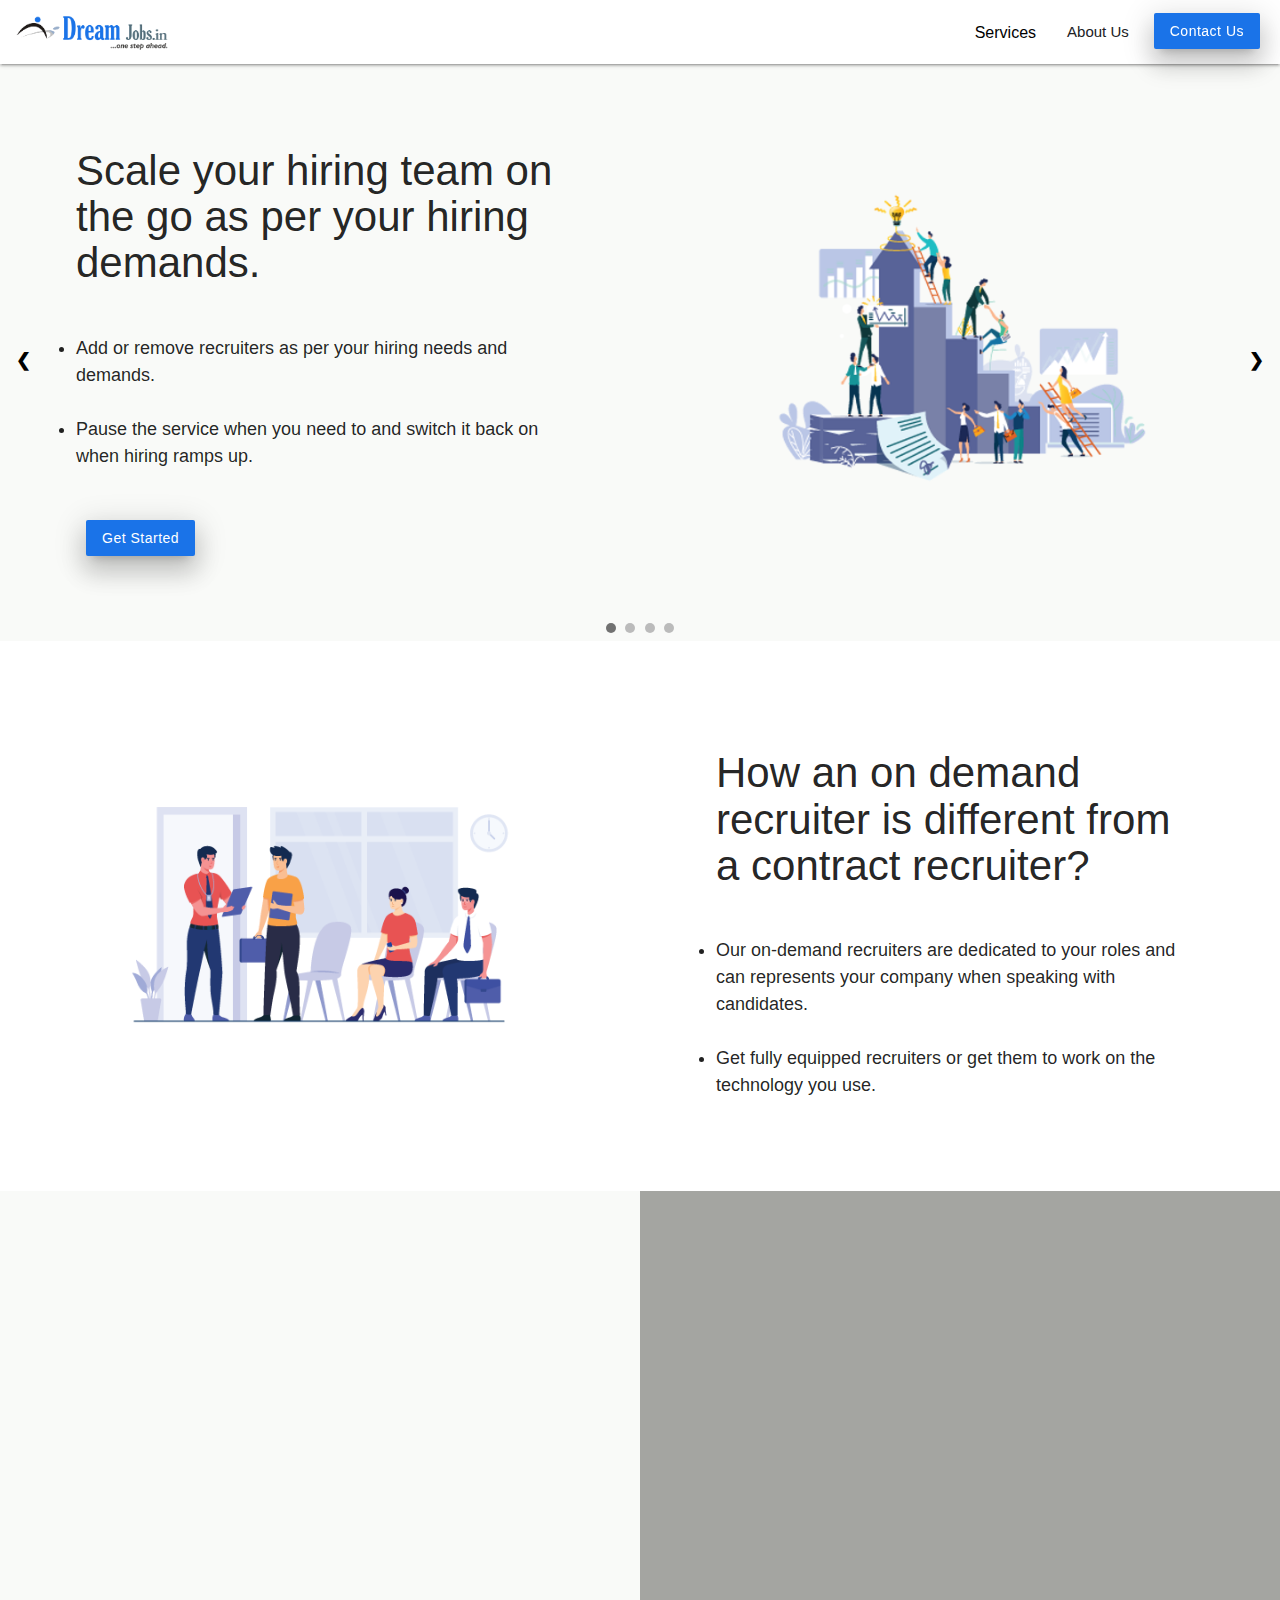
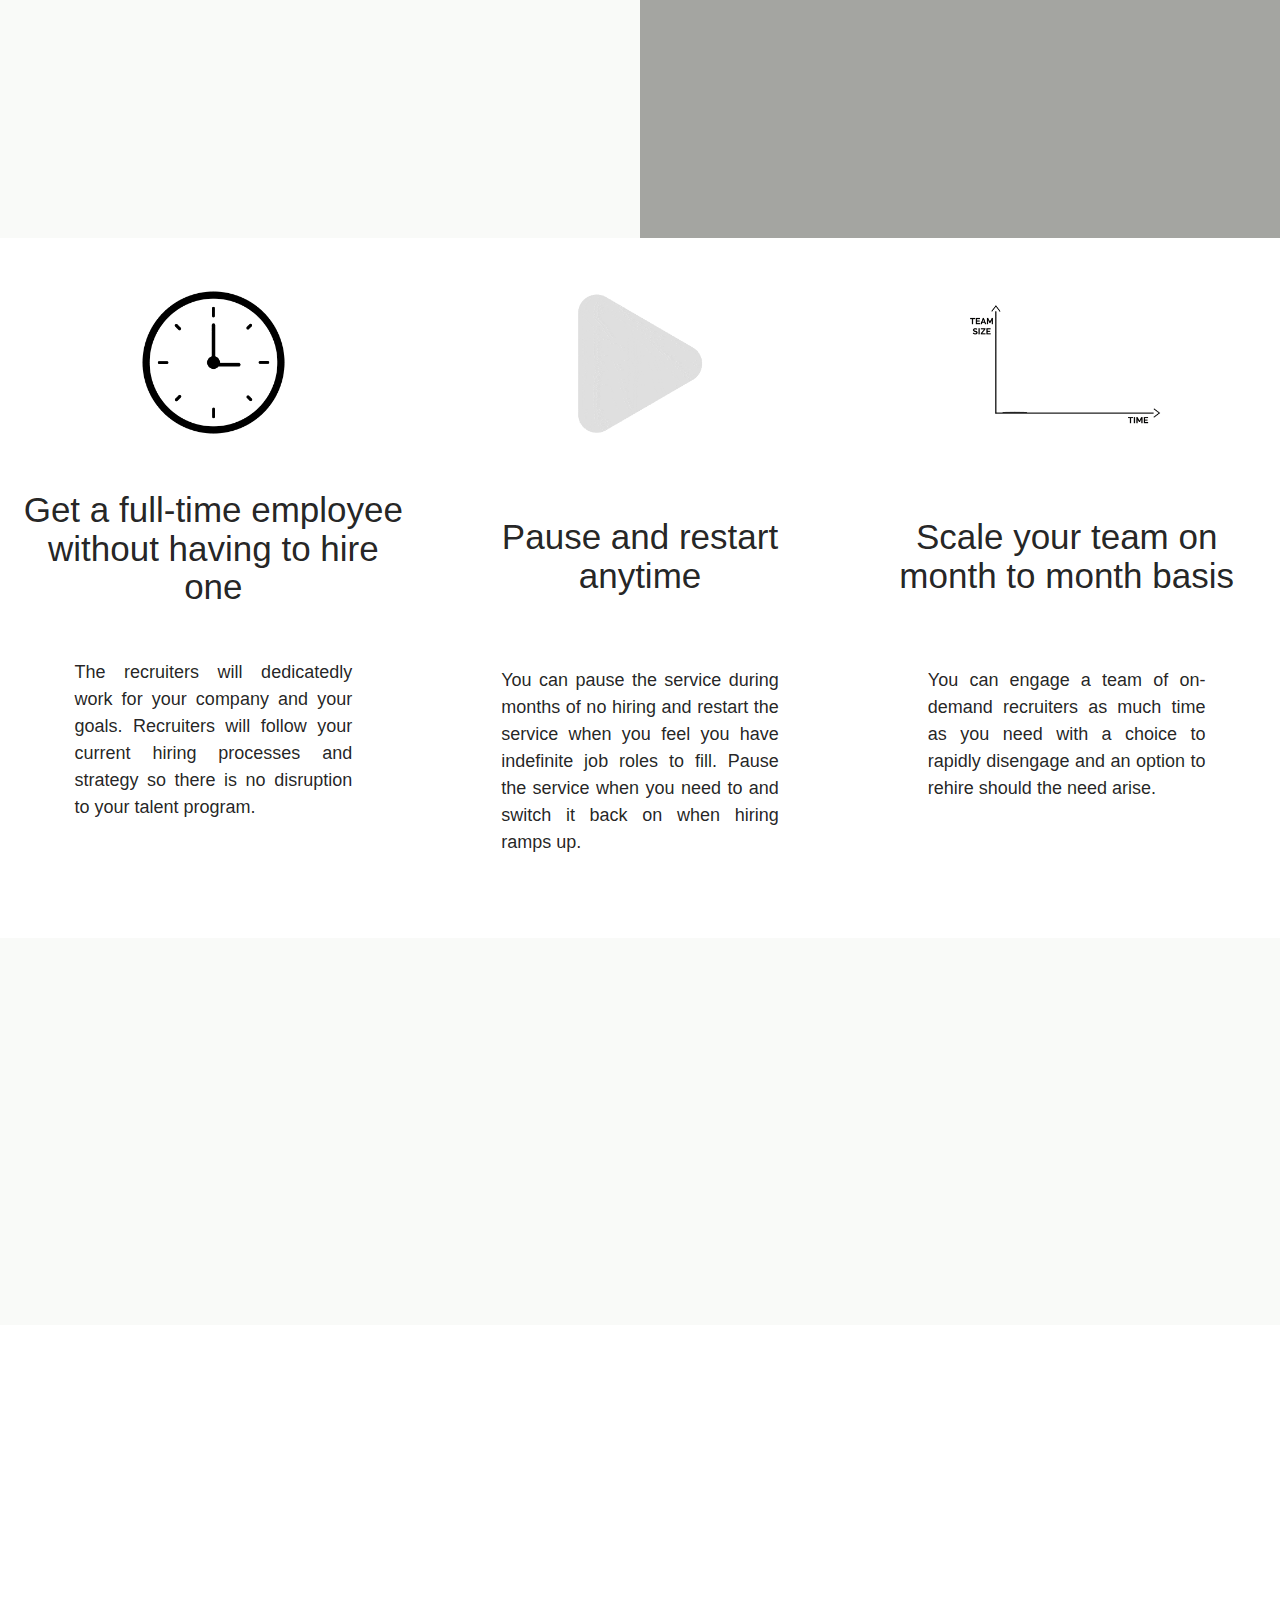
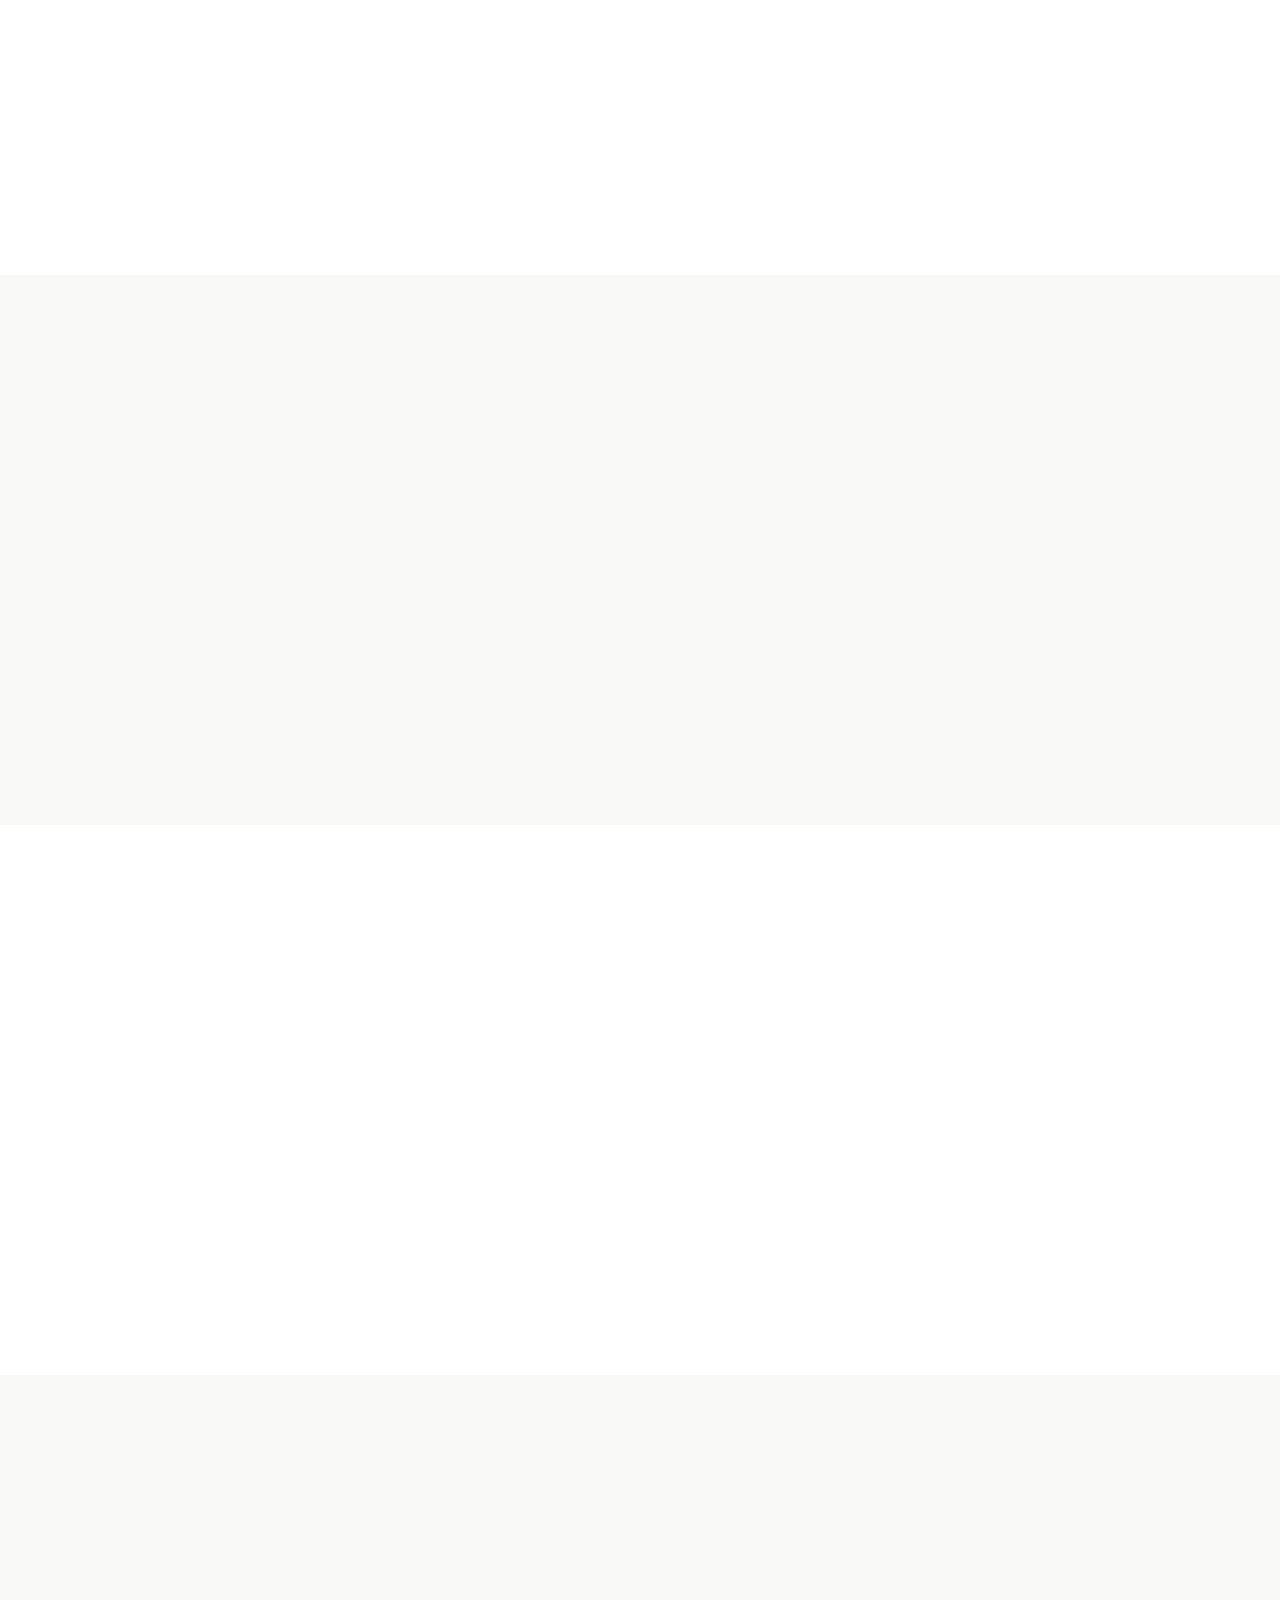
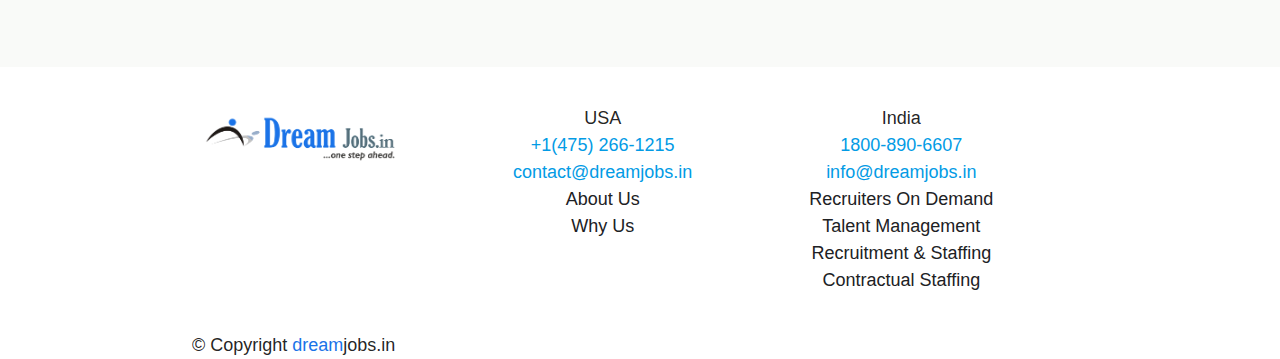
==== commit a3e9c66f: "DreamJobs site." ====
--- a/index.html
+++ b/index.html
@@ -65,7 +65,7 @@
                 </div> 
 				        <li><a href="about-us.html" class="header-label">About Us</a></li>
 			      </ul>
-			      <a class="btn waves-effect waves-light z-depth-4 white-text" style="background: #1a73e8!important; margin:5px 20px 10px 10px; text-transform: unset;" href="#">Contact Us</a>
+            <a class="btn waves-effect waves-light z-depth-4 white-text modal-trigger" style="background: #1a73e8!important; margin:5px 20px 10px 10px; text-transform: unset;" href="#contactmodal">Contact Us</a>
 		  	  </div>
 		    </div>
 		  </nav>
@@ -99,14 +99,27 @@
 <main>
 
 <div class="content" style="padding-top:64px;">
-
+  <div id="contactmodal" class="modal">
+    <div class="modal-content center">
+      <h5>Contact <span style="color: #1a73e8;">Dream</span><span style="color: #546e7a;">Jobs.in</span> at </h5>
+      <h6>USA</h6>
+      <a href="tel:+14752661215">+1(475) 266-1215</a><br>
+      <a href="mailto:contact@dreamjobs.in">contact@dreamjobs.in</a><br>
+      <h6>India</h6>
+      <a href="tel:+9118008906607">1800-890-6607</a><br>
+      <a href="mailto:info@dreamjobs.in">info@dreamjobs.in</a>
+    </div>
+    <div class="modal-footer">
+      <a href="#!" class="modal-close waves-effect waves-green btn-flat">Close</a>
+    </div>
+  </div>
   <section class="wrapper on-demand-recruiter slideshow-container" data-section-name="on-demand-recruiter" style="background-color: #f9faf8;">
     <div class="slideshow-container">
       <div class="mySlides fade">
         <div class="flex center">
-          <div class="col-50 col-50padding" style="order:1;">
+          <div class="col-50 col-50padding text-left">
             <div class="col-50text" data-aos="fade-up">
-              <h2 id="headerContent" style="font-size: 42px; font-weight:500!important;">Scale your hiring team on the go as per your hiring demands.</h2>
+              <h2 id="headerContent" >Scale your hiring team on the go as per your hiring demands.</h2>
               <ul>
                 <br>
                 <li style="list-style-type: disc;">Add or remove recruiters as per your hiring needs and demands.</li>
@@ -117,7 +130,7 @@
               <a class="btn waves-effect waves-light z-depth-4 white-text" style="background: #1a73e8!important; margin:5px 20px 10px 10px; text-transform: unset;" href="#">Get Started</a>                    
             </div>
           </div>
-          <div class="col-50" style="order: 2;">
+          <div class="col-50 image-right">
             <img data-aos="fade-up" style="height: auto; margin-left: auto;margin-right:auto;width: 100%;" src="./images/scale_staff.png">
           </div>
         </div>
@@ -125,9 +138,9 @@
       
       <div class="mySlides fade">
         <div class="flex center">
-          <div class="col-50 col-50padding" style="order:1;">
+          <div class="col-50 col-50padding text-left">
             <div class="col-50text" data-aos="fade-up">
-              <h2 id="headerContent" style="font-size: 42px; font-weight:500!important;">Talent Management strategies to propel business growth.</h2>
+              <h2 id="headerContent" >Talent Management strategies to propel business growth.</h2>
               <ul>
                 <br>
                 <li style="list-style-type: disc;">Reimagine your talent strategy- From hire to retire with our proven capabilities.</li>
@@ -138,7 +151,7 @@
               <a class="btn waves-effect waves-light z-depth-4 white-text" style="background: #1a73e8!important; margin:5px 20px 10px 10px; text-transform: unset;" href="#">Get Started</a>                    
             </div>
           </div>
-          <div class="col-50" style="order:2;">
+          <div class="col-50 image-right">
             <img data-aos="fade-up" style="height: auto; margin-left: auto;margin-right:auto;width: 100%;" src="./images/talent-management-top.png">
           </div>
         </div>
@@ -146,9 +159,9 @@
 
       <div class="mySlides fade">
         <div class="flex center">
-          <div class="col-50 col-50padding" style="order:1;">
+          <div class="col-50 col-50padding text-left">
             <div class="col-50text" data-aos="fade-up">
-              <h2 id="headerContent" style="font-size: 42px; font-weight:500!important;">Hiring for any role, any skill at anytime.</h2>
+              <h2 id="headerContent" >Hiring for any role, any skill at anytime.</h2>
               <ul>
                 <br>
                 <li style="list-style-type: disc;">Solve the hiring woes once and for all, across all job ranks, industries, roles and geographies.</li>
@@ -159,7 +172,7 @@
               <a class="btn waves-effect waves-light z-depth-4 white-text" style="background: #1a73e8!important; margin:5px 20px 10px 10px; text-transform: unset;" href="#">Get Started</a>                    
             </div>
           </div>
-          <div class="col-50" style="order:2;">
+          <div class="col-50 image-right">
             <img data-aos="fade-up" style="height: auto; margin-left: auto;margin-right:auto;width: 75%;" src="./images/staffing.gif">
           </div>
         </div>
@@ -167,9 +180,9 @@
 
       <div class="mySlides fade">
         <div class="flex center">
-          <div class="col-50 col-50padding" style="order:1;">
+          <div class="col-50 col-50padding text-left">
             <div class="col-50text" data-aos="fade-up">
-              <h2 id="headerContent" style="font-size: 42px; font-weight:500!important;">On the go hiring as in when demand grows.</h2>
+              <h2 id="headerContent" >On the go hiring as in when demand grows.</h2>
               <ul>
                 <br>
                 <li style="list-style-type: disc;">A one-stop solution to fill in the business growing demands– growing quickly, under-resourced, or has an urgent vacancy that needs to be filled.</li>
@@ -180,7 +193,7 @@
               <a class="btn waves-effect waves-light z-depth-4 white-text" style="background: #1a73e8!important; margin:5px 20px 10px 10px; text-transform: unset;" href="#">Get Started</a>                    
             </div>
           </div>
-          <div class="col-50" style="order:2;">
+          <div class="col-50 image-right">
             <!--       <img src="https://onepercentresume.com/wp-content/uploads/2020/08/resumedesign1.png"> -->
             <img data-aos="fade-up" style="height: auto; margin-left: auto;margin-right:auto;width: 100%;" src="./images/contractual_staff.png">
           </div>
@@ -205,14 +218,14 @@
     
     <section class="wrapper what-is-on-demand-recruiter" data-section-name="what-is-on-demand-recruiter">
       <div class="flex center">
-        <div class="col-50">
+        <div class="col-50 image-left">
           <img data-aos="fade-up" 
           style="height: auto; margin-left: auto; margin-right: auto;width: 100%;" 
           src="./images/on-demand-vs-contract-recruiter.png">
         </div>
-        <div class="col-50 col-50padding" style="order:1;">
+        <div class="col-50 col-50padding text-right">
           <div class="col-50text" data-aos="fade-up">
-            <h2 id="headerContent" style="font-size: 42px; font-weight:500!important;">How an on demand recruiter is different from a contract recruiter?</h2>
+            <h2 id="headerContent" >How an on demand recruiter is different from a contract recruiter?</h2>
             <ul>
               <br>
               <li style="list-style-type: disc;">Our on-demand recruiters are dedicated to your roles and can represents your company when speaking with candidates.</li>
@@ -225,9 +238,10 @@
     </section>
 
     <section class="wrapper on-demand-recruiter-features" data-section-name="what-is-on-demand-recruiter" style="background-color: #f9faf8;">
-      <div class="flex center">
+      <div class="flex-2">
         <div class="col-50" style="order:1;" data-aos="fade-up">
-            <h2 id="headerContent" style="font-size: 42px; font-weight:500!important;">Candidate Sourcing & Engagement</h2>
+            <img src="./images/candidate-sourcing-and-engagement.png" style="height: auto; margin-left: auto;margin-right: auto;width: 100%;">
+            <h2 id="headerContent" >Candidate Sourcing & Engagement</h2>
             <div>
               <div class="chip">&#10003; Placing job on job portals</div>
               <div class="chip">&#10003; Candidate sourcing</div>
@@ -235,14 +249,12 @@
               <div class="chip">&#10003; Candidate experience management</div>
               <div class="chip">&#10003; Interview coordination</div>
             </div>
-            <br><br><br>
-            <img src="./images/candidate-sourcing-and-engagement.png" style="height: auto; margin-left: auto;margin-right: auto;width: 50%;">
+            <br><br>
         </div>
         <div class="col-50" style="order:2; background-color: #a4a5a1;">
           <div data-aos="fade-up">
-              <br><br>
-              <h3 id="headerContent" style="font-size: 42px; font-weight:500!important;">Assessment & Selection</h3>
-              <br>
+              <img src="./images/assessment-selection.png" style="height: auto; margin-left: auto;margin-right:auto;width: 100%;">
+              <h3 id="headerContent" >Assessment & Selection</h3><br>
               <div>
                   <div class="chip">&#10003; Shortlist quality candidates</div>
                   <div class="chip">&#10003; In-depth screening over phone calls</div>
@@ -250,9 +262,7 @@
                   <div class="chip">&#10003; Interview support & management</div>
                   <div class="chip">&#10003; Or any other recruitment related tasks</div>
               </div>
-              <br>
-              <br>
-              <img src="./images/assessment-selection.png" style="height: auto; margin-left: auto;margin-right:auto;width: 50%;">
+              <br><br>
           </div>  
         </div>
       </div>
@@ -262,14 +272,14 @@
     <section class="wrapper" style="background: #fff;">
       <div class="flex centerhalf" style="padding-top: 2%; padding-bottom: 5%;">
         <div class="col-33">
-          <img src="./images/blue_clock.gif" style="height: auto; margin-left: auto;margin-right: auto;width: 50%;">
+          <img src="./images/black_clock.gif" style="height: auto; margin-left: auto;margin-right: auto;width: 50%;">
           <!-- Moving clock -->
           <h3 class="col-33h3">Get a full-time employee without having to hire one</h3>
           <br>
           <p class="col-33p" style="padding-top: 7px;">The recruiters will dedicatedly work for your company and your goals. Recruiters will follow your current hiring processes and strategy so there is no disruption to your talent program.</p>
         </div>
         <div class="col-33">
-          <img src="./images/play-pause-blue.gif" style="height: auto; margin-left: auto;margin-right: auto;width: 50%;">
+          <img src="./images/play-pause-black.gif" style="height: auto; margin-left: auto;margin-right: auto;width: 50%;">
           <!-- Play pause change -->
           <br><br>
           <h3 class="col-33h3">Pause and restart anytime</h3>
@@ -277,7 +287,7 @@
           <p class="col-33p">You can pause the service during months of no hiring and restart the service when you feel you have indefinite job roles to fill. Pause the service when you need to and switch it back on when hiring ramps up.</p>
         </div>
         <div class="col-33">
-          <img src="./images/growth_graph.png" style="height: auto; margin-left: auto;margin-right: auto;width: 50%;">
+          <img src="./images/growth_graph.gif" style="height: auto; margin-left: auto;margin-right: auto;width: 50%;">
           <!-- X axis months, Y axis team size graph changing team size -->
           <br><br>
           <h3 class="col-33h3">Scale your team on month to month basis</h3>
@@ -290,22 +300,40 @@
     <section class="wrapper recruitment-tools-we-use" style="background-color: #f9faf8;" data-section-name="what-is-on-demand-recruiter">
       <div class="center" style="padding-top: 2%; padding-bottom: 5%;" data-aos="fade-up">     
           <div style="text-align: center; padding-left: 15%; padding-right: 15%">
-            <h2 id="headerContent" style="font-size: 42px; font-weight:500!important;">All recruitment tools at one place</h2>
-            <p style="text-align: justify;">Our service is integrated with major  recruitment tools like Applicant Tracking Systems (ATS), LinkedIn, and other job portals like Glassdoor.com, Seek.com, CareerBuilder.com, and Naukri.com with our personal database of 1.5 Million+ candidates working across industries.</p>                    
-          </div>
-          <img src="./images/tools_we_use.png">
+            <h2 id="headerContent" >All recruitment tools at one place</h2>
+            <p style="text-align: justify;">Our service is integrated with major  recruitment tools like Applicant Tracking Systems (ATS), LinkedIn, Glassdoor.com, Seek.com, CareerBuilder.com, and Naukri.com with our personal database of 1.5 Million+ candidates working across industries.</p>                    
+          </div>
+<!--           <img src="./images/tools_we_use.png"> -->
+          <div class="flex-2 centerhalf" style="text-align: center; padding-left: 15%; padding-right: 15%">
+            <div class="col-20">
+              <img src="./images/linkedin_bw.png" style="height: auto; margin-left: auto;margin-right: auto;width: 100%;">
+            </div>
+            <div class="col-20">
+              <img src="./images/glassdoor_bw.png" style="height: auto; margin-left: auto;margin-right: auto;width: 100%;">
+            </div>
+            <div class="col-20">
+              <img src="./images/seek_bw.png" style="height: auto; margin-left: auto;margin-right: auto;width: 100%;">
+            </div>
+            <div class="col-20">
+              <img src="./images/careerbuilder_bw.png" style="height: auto; margin-left: auto;margin-right: auto;width: 100%;">
+            </div>                    
+            <div class="col-20">
+              <img src="./images/naukri_bw.png" style="height: auto; margin-left: auto;margin-right: auto;width: 100%;">
+            </div>                    
+          </div>
+
       </div>
     </section>
 
     <section class="wrapper what-is-on-demand-recruiter" data-section-name="save-money-with-on-demand-recruiter">
       <div class="flex center">
         <!-- Zero icon -->
-        <div class="col-50" style="order:1;">
-          <img data-aos="fade-up" style="height: auto; margin-left: auto;margin-right:auto;width: 100%;" src="./images/zero_cost.png">
-        </div>
-        <div class="col-50 col-50padding" style="order:1;">
+        <div class="col-50 image-left">
+          <img data-aos="fade-up" style="height: auto; margin-left: auto;margin-right:auto;width: 100%;" src="./images/save_time_and_money.png">
+        </div>
+        <div class="col-50 col-50padding text-right">
           <div class="col-50text" data-aos="fade-up">
-            <h2 id="headerContent" style="font-size: 42px; font-weight:500!important;">Optimize cost with our experienced recruiters</h2>
+            <h2 id="headerContent" >Optimize cost with our experienced recruiters</h2>
             <ul>
               <br>
               <li style="list-style-type: disc;">Zero incentives, appraisals, and training costs.</li>
@@ -321,9 +349,9 @@
 
     <section class="wrapper flexible-on-demand-recruiter-plans" data-section-name="why-get-on-demand-recruiter" style="background-color: #f9faf8;">
       <div class="flex center">
-        <div class="col-50 col-50padding" style="order:1;">
+        <div class="col-50 col-50padding text-left">
           <div class="col-50text" data-aos="fade-up">
-            <h2 id="headerContent" style="font-size: 42px; font-weight:500!important;">Flexible plans according to your needs</h2>
+            <h2 id="headerContent" >Flexible plans according to your needs</h2>
             <ul>
               <br>
               <li style="list-style-type: disc;">No long term commitments.</li>
@@ -334,7 +362,7 @@
             </ul>                   
           </div>
         </div>
-        <div class="col-50" style="order:2;">
+        <div class="col-50 image-right">
           <img data-aos="fade-up" style="height: auto; margin-left: auto;margin-right:auto;width: 100%;" src="./images/on-demand-recruiter-flexible-plans.png">
         </div>
       </div>
@@ -342,12 +370,12 @@
 
     <section class="wrapper what-is-on-demand-recruiter" data-section-name="save-money-with-on-demand-recruiter">
       <div class="flex center">
-        <div class="col-50" style="order:1;">
+        <div class="col-50 image-left">
           <img data-aos="fade-up" style="height: auto; margin-left: auto;margin-right:auto;width: 100%;" src="./images/on-demand-recruiter-faster-and-effective.png">
         </div>
-        <div class="col-50 col-50padding" style="order:1;">
+        <div class="col-50 col-50padding text-right">
           <div class="col-50text" data-aos="fade-up">
-            <h2 id="headerContent" style="font-size: 42px; font-weight:500!important;">Faster & effective way to hire</h2>
+            <h2 id="headerContent" >Faster & effective way to hire</h2>
             <ul>
               <br>
               <li style="list-style-type: disc;">Specialized recruiters helps connecting you with the talent force faster.</li>
@@ -364,8 +392,8 @@
     <section class="wrapper on-demand-recruiter-advise" style="background-color: #f9faf8;" data-section-name="on-demand-recruiter-advise">
       <div class="center" style="padding-top: 2%; padding-bottom: 5%;" data-aos="zoom-in">     
           <div style="text-align: center; padding-left: 15%; padding-right: 15%">
-            <h2 id="headerContent" style="font-size: 42px; font-weight:500!important;">Get the right advice</h2>
-            <p style="text-align: justify;">We can advise you on everything– right from upgrading your current recruitment processes, optimizing your recruitment resources, to leveraging the right tools for looking out for talent and how to strengthen your talent pipeline.</p>                    
+            <h2 id="headerContent" >Get the right advice</h2>
+            <p style="text-align: justify;">We can advise you on everything – right from upgrading your current recruitment processes, optimizing your recruitment resources, to leveraging the right tools for looking out for talent and how to strengthen your talent pipeline.</p>                    
           </div>
       </div>
     </section>
@@ -376,28 +404,30 @@
 
   <div class="slidesContent">
     <section class="wrapper" style="background: #fff;">
-      <div class="centerhalf" style="text-align:center; padding-top: 2%; padding-bottom: 5%; padding-left: 15%; padding-right: 15%" data-aos="zoom-in">
-        <h2 id="headerContent" style="font-size: 42px; font-weight:500!important;">Our Talent Management Services.</h2>
-        <div class="chip">&#10003; HR Strategy</div>
-        <div class="chip">&#10003; HR Policies</div>
-        <div class="chip">&#10003; Talent Acquisition</div>
-        <div class="chip">&#10003; Compensation & Benefits</div>
-        <div class="chip">&#10003; Rewards & Recognition</div>
-        <div class="chip">&#10003; Learning & Development</div>
-        <div class="chip">&#10003; Performance Management</div>
-        <div class="chip">&#10003; HR Outsourcing</div>
-        <div class="chip">&#10003; HR Transformation</div>
-        <div class="chip">&#10003; HR Digitalization</div>
+      <div class="centerhalf" style="text-align:center;" data-aos="zoom-in">
+        <h2 id="headerContent" >Our Talent Management Services.</h2>
+        <div class="flex-2 centerhalf">
+          <div class="talent-management-services">HR Strategy</div>
+          <div class="talent-management-services">HR Policies</div>
+          <div class="talent-management-services">Talent Acquisition</div>
+          <div class="talent-management-services">Compensation & Benefits</div>
+          <div class="talent-management-services">Rewards & Recognition</div>
+          <div class="talent-management-services">Learning & Development</div>
+          <div class="talent-management-services">Performance Management</div>
+          <div class="talent-management-services">HR Outsourcing</div>
+          <div class="talent-management-services">HR Transformation</div>
+          <div class="talent-management-services">HR Digitalization</div>
+        </div>
       </div>
    </section>       
     <section class="wrapper what-is-talent-management" data-section-name="what-is-on-demand-recruiter" style="background-color: #f9faf8;">
       <div class="flex center">
-        <div class="col-50">
+        <div class="col-50 image-left">
           <img data-aos="fade-up" style="height: auto; margin-left: auto;margin-right:auto;width: 100%;" src="./images/reimagine-work.png">
         </div>
-        <div class="col-50 col-50padding" style="order:1;">
+        <div class="col-50 col-50padding text-right" style="order:1;">
           <div class="col-50text" data-aos="fade-up">
-            <h2 id="headerContent" style="font-size: 42px; font-weight:500!important;">Reimagining the new future of your HR.</h2>
+            <h2 id="headerContent" >Reimagining the new future of your HR.</h2>
             <ul>
               <br>
               <li style="list-style-type: disc;">We redesign your HR processes and policies– everything you would want to become a Great Place to Work.</li>
@@ -412,13 +442,13 @@
     <section class="wrapper" style="background-color: #fff;">
       <div class="flex-2 centerhalf" style="padding-top: 2%; padding-bottom: 5%;" data-aos="zoom-in">
         <div class="col-33">
-          <img src="./images/hr-accelerator.jpg" style="height: auto; margin-left: auto;margin-right: auto;width: 50%;">
+          <img src="./images/hr-accelerator.png" style="height: auto; margin-left: auto;margin-right: auto;width: 50%;">
           <h3 class="col-33h3">HR Accelerator</h3>
           <br>
           <p class="col-33p" >As a small-size business or a startup owner, you may find yourself putting off HR tasks – even though you know they’re incredibly important.We will guide you at each step of managing and leading your HR process to full potential.</p>
         </div>
         <div class="col-33">
-          <img src="./images/hr-consulting.jpg" style="height: auto; margin-left: auto;margin-right: auto;width: 50%;">
+          <img src="./images/hr-consulting.png" style="height: auto; margin-left: auto;margin-right: auto;width: 50%;">
           <br>
           <h3 class="col-33h3">HR Consulting</h3>
           <br>
@@ -437,7 +467,7 @@
     <section class="wrapper on-demand-recruiter-advise" data-section-name="on-demand-recruiter-advise" style="background-color: #f9faf8;">
       <div class="center" style="padding-top: 2%; padding-bottom: 5%;" data-aos="zoom-in">     
           <div style="text-align: center; padding-left: 15%; padding-right: 15%">
-            <h2 id="headerContent" style="font-size: 42px; font-weight:500!important;">Fast track your HR Transformation.</h2>
+            <h2 id="headerContent" >Fast track your HR Transformation.</h2>
             <p style="text-align: justify;">We combine industry leading data and insights with our unparalleled capabilities to offer solutions that deliver next level transformation. Get in touch with us to know how to accelerate your journey to HR transformation.</p>                    
           </div>
           
@@ -446,9 +476,9 @@
 
     <section class="wrapper why-get-talent-management-services" data-section-name="why-get-on-demand-recruiter" style="background-color: #fff;">
       <div class="flex center">
-        <div class="col-50 col-50padding" style="order:1;">
+        <div class="col-50 col-50padding text-left">
           <div class="col-50text" data-aos="fade-up">
-            <h2 id="headerContent" style="font-size: 42px; font-weight:500!important;">Optimize cost and time</h2>
+            <h2 id="headerContent" >Optimize cost and time</h2>
             <ul>
               <br>
               <li style="list-style-type: disc;">Save your time and money on inefficient process and ineffective resources.</li>
@@ -457,19 +487,19 @@
             </ul>
           </div>
         </div>
-        <div class="col-50" style="order:2;">
+        <div class="col-50 image-right">
           <img data-aos="fade-up" style="height: auto; margin-left: auto;margin-right:auto;width: 100%;" src="./images/talent-management-save-time-and-money.png">
         </div>
       </div>
     </section>
     <section class="wrapper why-get-talent-management-services" data-section-name="why-get-on-demand-recruiter" style="background-color: #f9faf8;">
       <div class="flex center">
-        <div class="col-50">
+        <div class="col-50 image-left">
           <img data-aos="fade-up" style="height: auto; margin-left: auto;margin-right:auto;width: 80%;" src="./images/business-growth.png">
         </div>
-        <div class="col-50 col-50padding" style="order:1;">
+        <div class="col-50 col-50padding text-right">
           <div class="col-50text" data-aos="fade-up">
-            <h2 id="headerContent" style="font-size: 42px; font-weight:500!important;">What to expect</h2>
+            <h2 id="headerContent" >What to expect</h2>
             <ul>
               <br>
               <li style="list-style-type: disc;">Design a talent strategy that propels your business strategy and supports your vision and mission.</li>
@@ -487,8 +517,8 @@
         <section class="wrapper on-demand-recruiter-advise" style="background-color: #fff;" data-section-name="on-demand-recruiter-advise">
       <div class="center" style="padding-top: 2%; padding-bottom: 5%;" data-aos="zoom-in">     
           <div style="text-align: center; padding-left: 15%; padding-right: 15%">
-            <h2 id="headerContent" style="font-size: 42px; font-weight:500!important;">Get the right advice</h2>
-            <p style="text-align: justify;">We can advise you on everything– right from upgrading your current recruitment processes, optimizing your recruitment resources, to leveraging the right tools for looking out for talent and how to strengthen your talent pipeline.</p>                    
+            <h2 id="headerContent" >Get the right advice</h2>
+            <p style="text-align: justify;">We can advise you on everything – right from upgrading your current recruitment processes, optimizing your recruitment resources, to leveraging the right tools for looking out for talent and how to strengthen your talent pipeline.</p>                    
           </div>
       </div>
     </section>    
@@ -500,18 +530,18 @@
 
       <div style="padding-top: 2%; padding-bottom: 3%;">
           <div style="text-align: center; padding-left: 15%; padding-right: 15%">
-            <h2 id="headerContent" style="font-size: 42px; font-weight:500!important;">How can we get your next hire?</h2>
+            <h2 id="headerContent" >How can we get your next hire?</h2>
           </div>
           <div class="flex-2 centerhalf">
             <div class="col-20">
               <img src="./images/staffing-requirement-notes.png" style="height: auto; margin-left: auto;margin-right: auto;width: 100%;">
               <br>
-              <p class="col-20p">1. Share your requirements- role, skills, and let us know your preferred candidate profile.</p>
+              <p class="col-20p">1. Share your requirements - job role, skills and preferred candidate profile.</p>
             </div>
             <div class="col-20">
               <img src="./images/candidates_database.png" style="height: auto; margin-left: auto;margin-right: auto;width: 100%;">
               <br>
-              <p class="col-20p">2. Our experts will source some great candidate profiles utilizing our database of 1.5 Million+ along with cutting -edge recruitment tools.</p>
+              <p class="col-20p">2. Our experts will source some great candidate profiles utilizing our database of 1.5 Million+ along with cutting edge recruitment tools.</p>
             </div>
             <div class="col-20">
               <img src="./images/unparalled_expertise.png" style="height: auto; margin-left: auto;margin-right: auto;width: 100%;">
@@ -535,12 +565,12 @@
 
     <section class="wrapper what-role-recruitment-agency-play" data-section-name="what-is-on-demand-recruiter" style="background-color: #f9faf8;">
       <div class="flex center">
-        <div class="col-50">
+        <div class="col-50 image-left">
           <img data-aos="fade-up" style="height: auto; margin-left: auto;margin-right:auto;width: 100%;" src="./images/choose_right_candidate.png">
         </div>
-        <div class="col-50 col-50padding" style="order:1;">
+        <div class="col-50 col-50padding text-right">
           <div class="col-50text" data-aos="fade-up">
-            <h2 id="headerContent" style="font-size: 42px; font-weight:500!important;">Tap into the right candidate pool.</h2>
+            <h2 id="headerContent" >Tap into the right candidate pool.</h2>
             <ul>
               <br>
               <li style="list-style-type: disc;">We have been serving businesses like yours since 2006. We know the candidates market in & out.</li>
@@ -554,30 +584,30 @@
 
     <section class="wrapper why-do-recruitment-with-us" data-section-name="why-get-on-demand-recruiter">
       <div class="flex center">
-        <div class="col-50 col-50padding" style="order:1;">
+        <div class="col-50 col-50padding text-left">
           <div class="col-50text" data-aos="fade-up">
-            <h2 id="headerContent" style="font-size: 42px; font-weight:500!important;">A hassle-free journey to hiring.</h2>
+            <h2 id="headerContent" >A hassle-free journey to hiring.</h2>
             <ul>
               <br>
-              <li style="list-style-type: disc;">We will take the full-ownership– From the initial briefing to the offer and onboarding, saving your company valuable time and money.</li>
+              <li style="list-style-type: disc;">We will take the full-ownership– From the initial briefing to the offer and onboarding, saving your company's valuable time and money.</li>
               <br>
               <li style="list-style-type: disc;">We partner with you to thoroughly understand your business and the traits of the perfect candidate.</li>
             </ul>                     
           </div>
         </div>
-        <div class="col-50" style="order:2;">
+        <div class="col-50 image-right">
           <img data-aos="fade-up" style="height: auto; margin-left: auto;margin-right:auto;width: 100%;" src="./images/hiring_process.png">
         </div>
       </div>
     </section>
     <section class="wrapper why-do-recruitment-with-us" data-section-name="why-get-on-demand-recruiter" style="background-color: #f9faf8;">
       <div class="flex center">
-        <div class="col-50">
+        <div class="col-50 image-left">
           <img data-aos="fade-up" style="height: auto; margin-left: auto;margin-right:auto;width: 100%;" src="./images/save_money.png">
         </div>
-        <div class="col-50 col-50padding" style="order:1;">
+        <div class="col-50 col-50padding text-right">
           <div class="col-50text" data-aos="fade-up">
-            <h2 id="headerContent" style="font-size: 42px; font-weight:500!important;">Don’t let a wrong hire make a hole in your pockets.</h2>
+            <h2 id="headerContent" >Don’t let a wrong hire make a hole in your pockets.</h2>
             <ul>
               <br>
               <li style="list-style-type: disc;">Avoid making wrong hiring decisions, trust only the experts.</li>
@@ -591,7 +621,7 @@
     <section class="wrapper on-demand-recruiter-advise" data-section-name="on-demand-recruiter-advise">
       <div class="center" style="padding-top: 2%; padding-bottom: 5%;" data-aos="zoom-in">     
           <div style="text-align: center; padding-left: 15%; padding-right: 15%">
-            <h2 id="headerContent" style="font-size: 42px; font-weight:500!important;">Get the right advice</h2>
+            <h2 id="headerContent" >Get the right advice</h2>
             <p style="text-align: justify;">We can advise you on everything– right from upgrading your current recruitment processes, optimizing your recruitment resources, to leveraging the right tools for looking out for talent and how to strengthen your talent pipeline.</p>                    
           </div>
           
@@ -602,19 +632,19 @@
   <div class="slidesContent">
     <section class="wrapper what-is-contract-recruitment" data-section-name="what-is-on-demand-recruiter">
       <div class="flex center">
-        <div class="col-50">
+        <div class="col-50 image-left">
           <img data-aos="fade-up" style="height: auto; margin-left: auto;margin-right:auto;width: 100%;" src="./images/awesome_hiring_experience.png">
         </div>
-        <div class="col-50 col-50padding" style="order:1;">
+        <div class="col-50 col-50padding text-right">
           <div class="col-50text" data-aos="fade-up">
-            <h2 id="headerContent" style="font-size: 42px; font-weight:500!important;">Decoding supreme hiring experience with us.</h2>
+            <h2 id="headerContent" >Decoding supreme hiring experience with us.</h2>
             <ul>
               <br>
-              <li style="list-style-type: disc;"><b>Putting your business at the centre of what we do :</b> Understanding must-haves, nice-to-haves, company culture, team dynamic, and what it takes to thrive in the role.</li>
+              <li style="list-style-type: disc;"><b>Putting your business at the centre of what we do :</b> Understanding must-haves, nice-to-haves, company culture, team dynamics, and what it takes to thrive in the role.</li>
               <br>
               <li style="list-style-type: disc;"><b>Get the job done in the hassle-free manner :</b>We will provide you with the best available talent for your job as per your skills and business demands. Retain them until the job completion or engage them as long as you want.</li>
               <br>
-              <li style="list-style-type: disc;"><b>Putting up a great candidate experience :</b>We will go the extra mile to offer candidates an insider’s view to the company culture, values, mission, and overall work-life that will give them  a true sense of what the future may hold for them with your company.</li>
+              <li style="list-style-type: disc;"><b>Putting up a great candidate experience :</b>We will go the extra mile to offer candidates an insider’s view to the company's culture, values, mission and overall work-life that will give them  a true sense of what the future may hold for them with your company.</li>
             </ul>                
           </div>
         </div>
@@ -623,9 +653,9 @@
 
     <section class="wrapper why-get-on-demand-recruiter" data-section-name="why-get-on-demand-recruiter" style="background-color: #f9faf8;">
       <div class="flex center">
-        <div class="col-50 col-50padding" style="order:1;">
+        <div class="col-50 col-50padding text-left">
           <div class="col-50text" data-aos="fade-up">
-            <h2 id="headerContent" style="font-size: 42px; font-weight:500!important;">Flexibility: The new world of work</h2>
+            <h2 id="headerContent" >Flexibility: The new world of work</h2>
             <ul>
               <br>
               <li style="list-style-type: disc;">Control your variable workforce needs seamlessly and cost effectively.</li>
@@ -636,7 +666,7 @@
             </ul>                    
           </div>
         </div>
-        <div class="col-50" style="order:2;">
+        <div class="col-50 image-right">
           <img data-aos="fade-up" style="height: auto; margin-left: auto;margin-right:auto;width: 100%;" src="./images/flexible_workforce.png">
         </div>
       </div>
@@ -644,12 +674,12 @@
 
     <section class="wrapper what-is-contract-recruitment" data-section-name="what-is-on-demand-recruiter">
       <div class="flex center">
-        <div class="col-50">
+        <div class="col-50 image-left">
           <img data-aos="fade-up" style="height: auto; margin-left: auto;margin-right:auto;width: 100%;" src="./images/save_time_and_money.png">
         </div>
-        <div class="col-50 col-50padding" style="order:1;">
+        <div class="col-50 col-50padding text-right">
           <div class="col-50text" data-aos="fade-up">
-            <h2 id="headerContent" style="font-size: 42px; font-weight:500!important;">Optimize cost and time with our contractual staffing.</h2>
+            <h2 id="headerContent" >Optimize cost and time with our contractual staffing.</h2>
             <ul>
               <br>
               <li style="list-style-type: disc;">Save your time and money on incentives, appraisals, and training costs.</li>
@@ -663,18 +693,18 @@
 
     <section class="wrapper why-get-on-demand-recruiter" data-section-name="why-get-on-demand-recruiter" style="background-color: #f9faf8;">
       <div class="flex center">
-        <div class="col-50 col-50padding" style="order:1;">
+        <div class="col-50 col-50padding text-left">
           <div class="col-50text" data-aos="fade-up">
-            <h2 id="headerContent" style="font-size: 42px; font-weight:500!important;">A predictable choice for your unpredictable growth</h2>
+            <h2 id="headerContent" >A predictable choice for your unpredictable growth</h2>
             <ul>
               <br>
               <li style="list-style-type: disc;">Stay productive during these times of unexpected growth by making it possible to quickly hire the help you need.</li>
               <br>
-              <li style="list-style-type: disc;">A turnaround time for sourcing profiles between 8 hours.</li>
+              <li style="list-style-type: disc;">A turnaround time for sourcing profiles is around 8 hours.</li>
             </ul>                    
           </div>
         </div>
-        <div class="col-50" style="order:2;">
+        <div class="col-50 image-right">
           <img data-aos="fade-up" style="height: auto; margin-left: auto;margin-right:auto;width: 100%;" src="./images/productive_working.png">
         </div>
       </div>
@@ -683,7 +713,7 @@
     <section class="wrapper on-demand-recruiter-advise" data-section-name="on-demand-recruiter-advise">
       <div class="center" style="padding-top: 2%; padding-bottom: 5%;" data-aos="zoom-in">     
           <div style="text-align: center; padding-left: 15%; padding-right: 15%">
-            <h2 id="headerContent" style="font-size: 42px; font-weight:500!important;">Get the right advice</h2>
+            <h2 id="headerContent" >Get the right advice</h2>
             <p style="text-align: justify;">Not sure about your hiring requirements? We can advise you on everything– right from giving you a direction identifying and acknowledging your hiring requirements, to help you identify the right staffing service and enable you to select the right talent–We are 100% committed to your business needs and growth.</p>                    
           </div>
           
@@ -699,32 +729,35 @@
           <div class="container">
             <div class="row"></div>
             <div class="row center justify">
-              <div class="col l4 s12">
-                <a class="brand-logo-label">
-                  <span style="color: #1a73e8;">dream</span>jobs.in
-                </a>
-                <p>...one step ahead.</p>
+              <div class="col l3 s12">
+                <br>
+                <img src="./images/dream_jobs_logo.png" style="width: 200px" alt="dream jobs.in brand logo">
               </div>
               <div class="col l3 offset-l1 s12">
                 <ul>
-                  <li><a href="about-us.html#about-dream-jobs.in" class="header-label">About Us</a></li>
-                  <li><a href="about-us.html#why-us" class="header-label">Why Us</a></li>
+                  <li>USA</li>
+                  <li><a href="tel:+14752661215">+1(475) 266-1215</a></li>
+                  <li><a href="mailto:contact@dreamjobs.in">contact@dreamjobs.in</a></li>
+                  <li><a href="#about-dream-jobs.in" class="header-label">About Us</a></li>
+                  <li><a href="#why-us" class="header-label">Why Us</a></li>
                 </ul>
               </div>
               <div class="col l3 offset-l1 s12">
                 <ul>
-                  <li><a href="#" onclick="currentSlide(1)" class="header-label">Recruiters On Demand</a></li>
-                  <li><a href="#" onclick="currentSlide(2)" class="header-label">Talent Management</a></li>
-                  <li><a href="#" onclick="currentSlide(3)" class="header-label">Recruitment & Staffing</a></li>
-                  <li><a href="#" onclick="currentSlide(4)" class="header-label">Contractual Staffing</a></li>
+                  <li>India</li>
+                  <li><a href="tel:+9118008906607">1800-890-6607</li>
+                  <li><a href="mailto:info@dreamjobs.in">info@dreamjobs.in</li>
+                  <li><a href="index.html?slide=1" class="header-label">Recruiters On Demand</a></li>
+                  <li><a href="index.html?slide=2" class="header-label">Talent Management</a></li>
+                  <li><a href="index.html?slide=3" class="header-label">Recruitment & Staffing</a></li>
+                  <li><a href="index.html?slide=4" class="header-label">Contractual Staffing</a></li>
                 </ul>
               </div>
             </div>
           </div>
           <div class="footer-copyright">
             <div class="container">
-            © 2020 Copyright <span style="color: #1a73e8;">dream</span>jobs</a>.in
-            <a class="grey-text text-lighten-4 right" href="#!">More Links</a>
+            © Copyright <span style="color: #1a73e8;">dream</span>jobs</a>.in
             </div>
           </div>
 </footer>    
@@ -794,6 +827,9 @@
 	document.addEventListener('DOMContentLoaded', function() {
 	    var sidenavElement = document.querySelectorAll('.sidenav');
 	    sidenavInstance = M.Sidenav.init(sidenavElement, {});
+      var modalElement = document.querySelectorAll('.modal');
+      var modalInstance = M.Modal.init(modalElement, {});
+
 
       AOS.init({
         duration: 1200,
@@ -813,6 +849,16 @@
 </body>
 </html>
 <style type="text/css">
+
+.talent-management-services{
+    border: 3px solid black;
+    border-radius: 4px;
+    display: inline-block;
+    padding: 20px 30px;
+    font-size: 20px;
+    font-weight: 400;
+    margin: 10px; 
+}
 
 .mySlides {display: none}
 img {vertical-align: middle;}
@@ -856,6 +902,12 @@
   background-color: #717171;
 }
 
+  h2{
+    font-size: 42px;
+    font-weight: 450;
+  }
+
+
 .fade {
   -webkit-animation-name: fade;
   -webkit-animation-duration: 1.5s;
@@ -880,6 +932,7 @@
 
   body{
     font-family: 'Lato', 'Noto Sans JP', 'Open Sans' sans-serif;
+    font-size: 18px;
   }
 
   .header-label{
@@ -920,13 +973,48 @@
     .col-50padding {
       padding-right: 15% !important;
       padding-left: 15% !important;
-    }    
+    }
+    .text-left{
+      order: 2 !important;
+    }
+    .image-right{
+      order: 1 !important;
+    }
+    .image-left{
+      order: 1 !important;
+    }
+    .text-right{
+      order: 2 !important;
+    }
+    h2{
+      font-size: 33px;
+    }
+    body{
+      font-size: 16px;
+    }
+
   }
   @media screen and (min-width: 600px) and (max-width: 1000px){
     .col-20 {
       width: 33.333% !important;
    }
-  }
+
+  }
+
+  .text-left{
+    order: 1;
+  }
+  .image-right{
+    order: 2;
+  }
+  .image-left{
+    order: 1;
+  }
+  .text-right{
+    order: 2;
+  }
+
+  
 
   .flex-2 {
     display: -webkit-box;
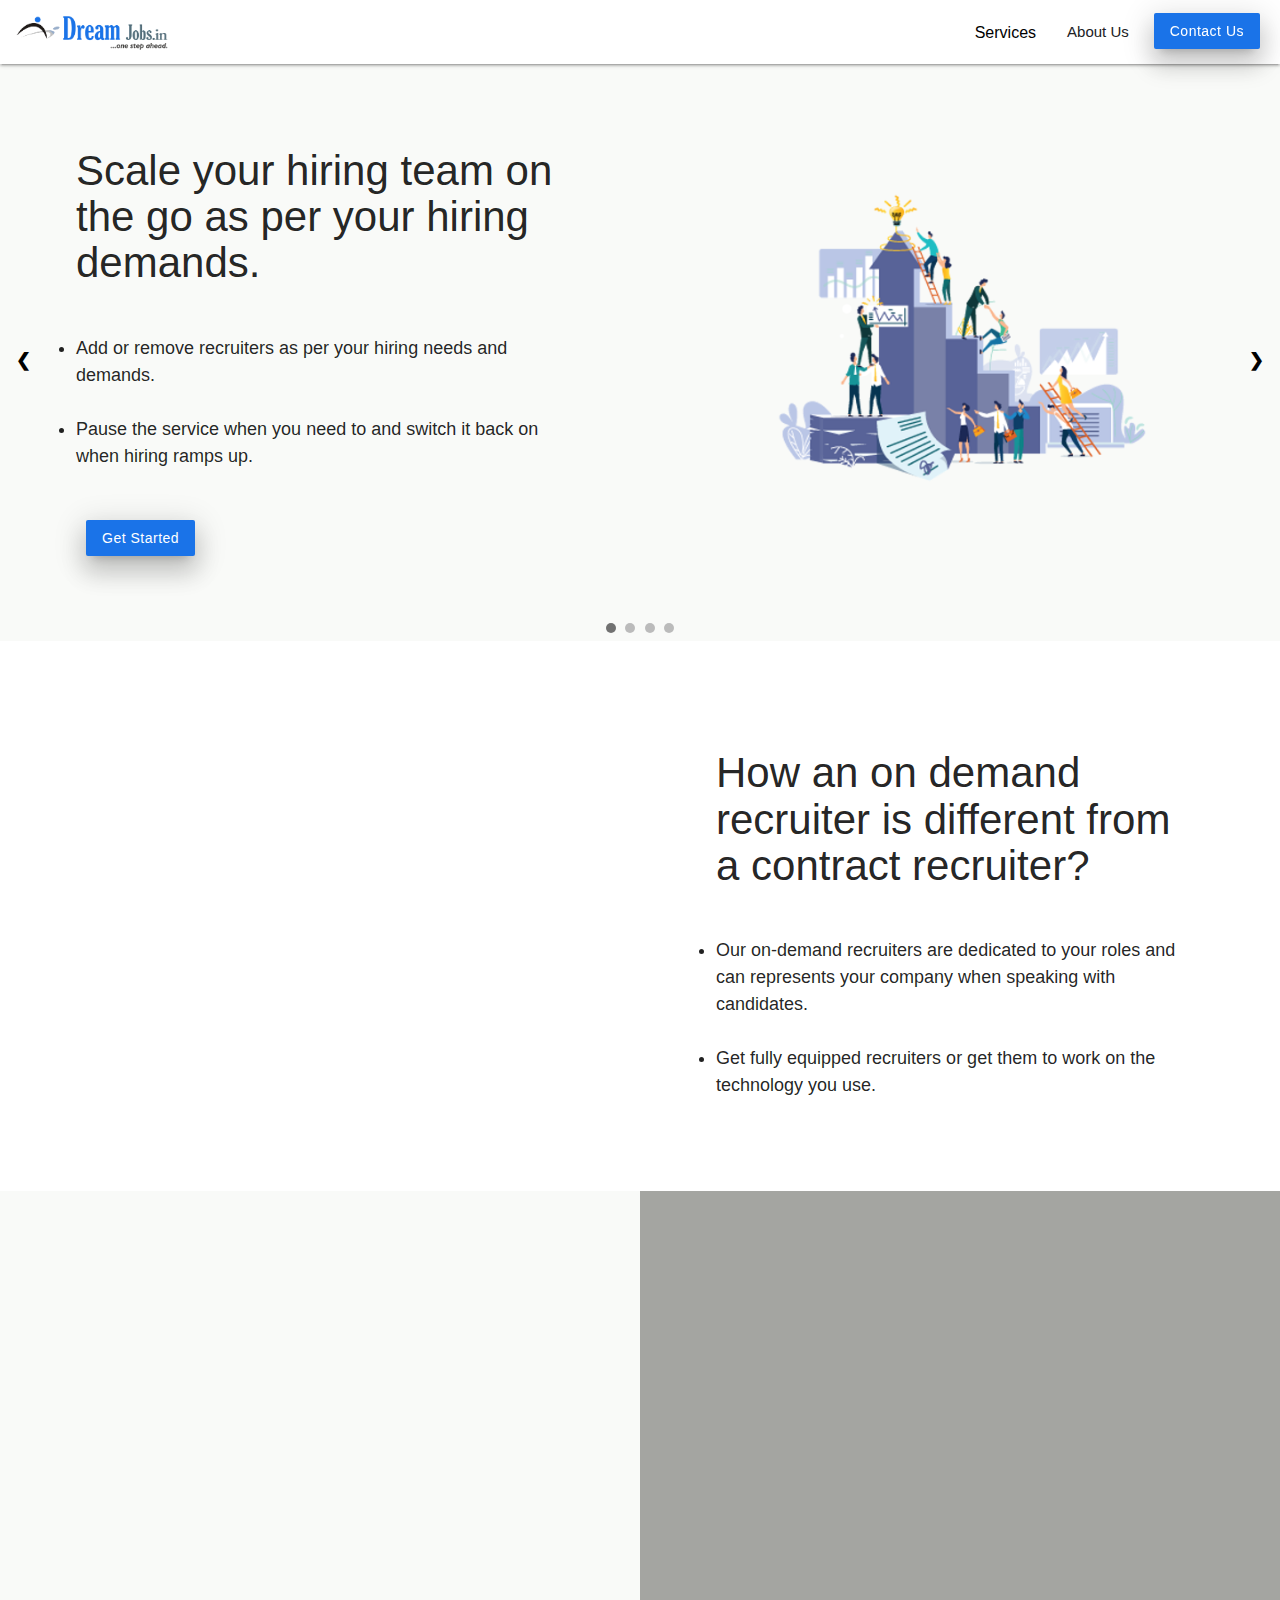
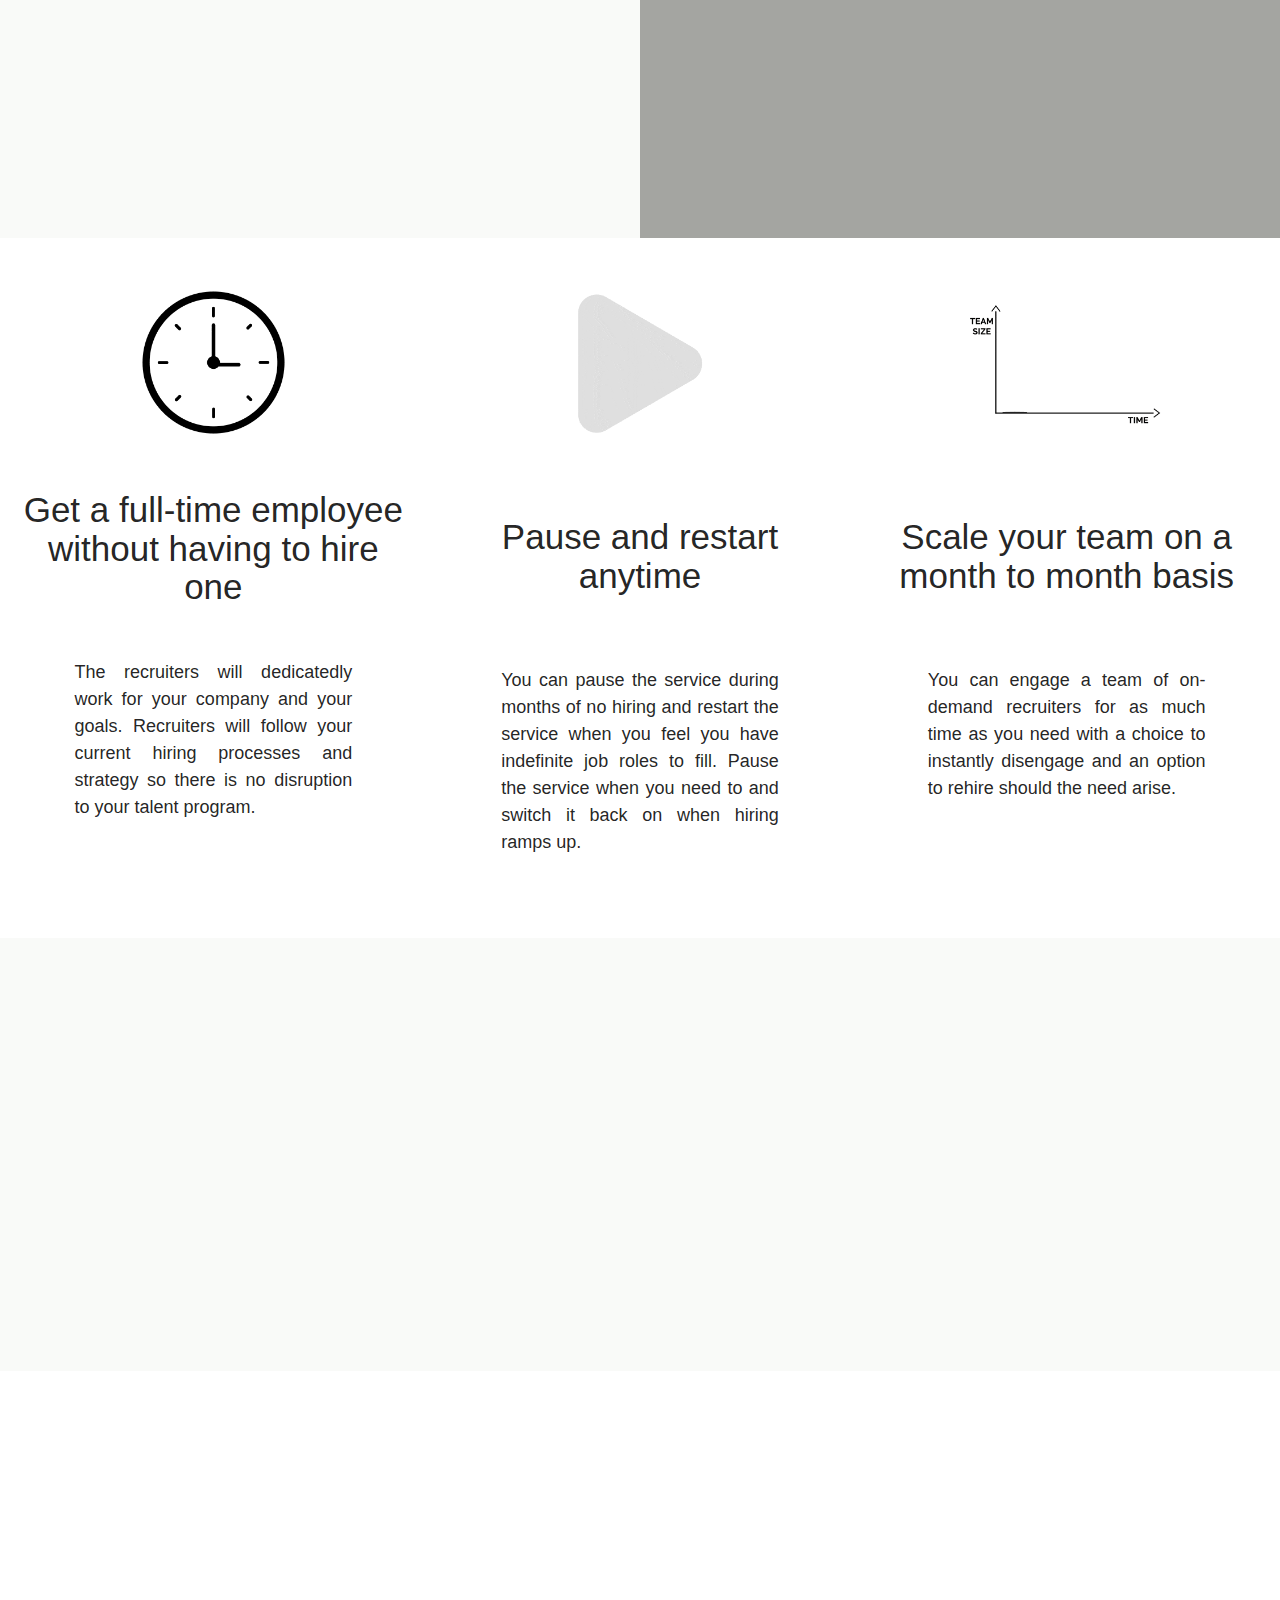
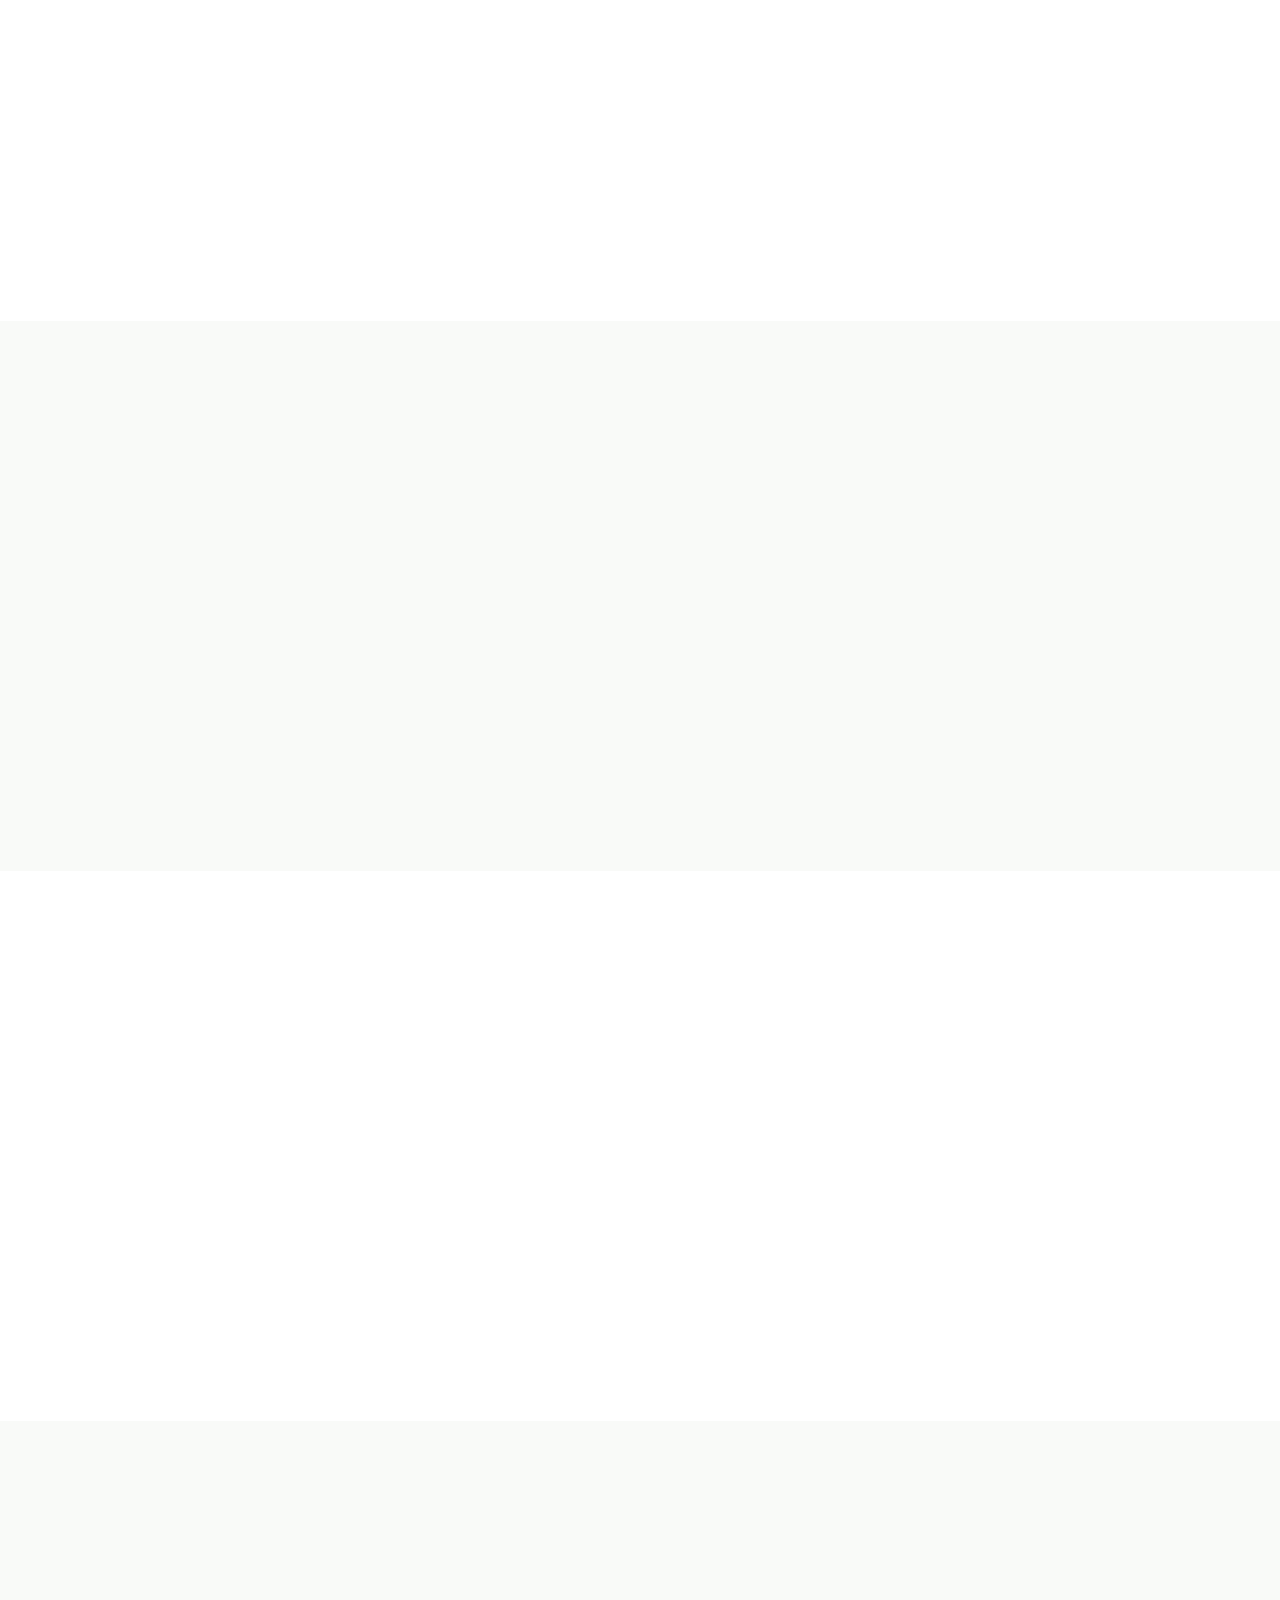
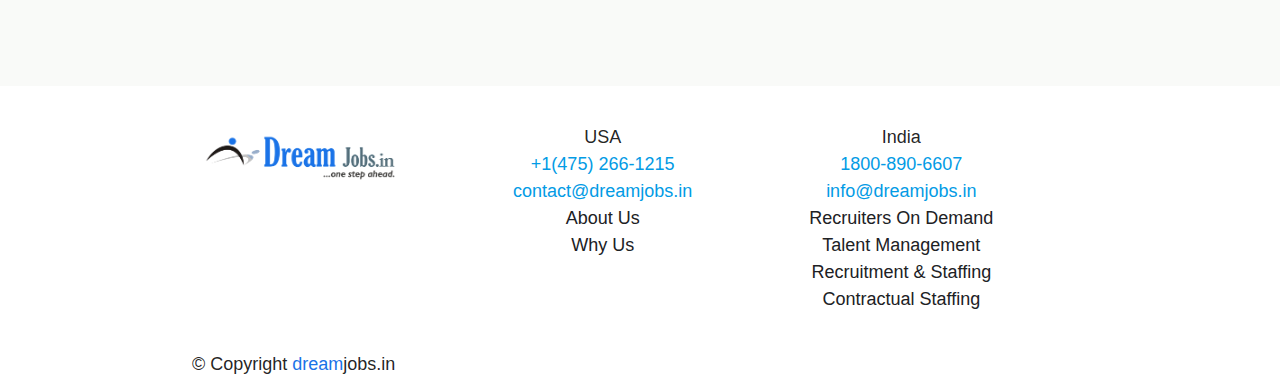
==== commit 5910732d: "Text grammer changes with favicon" ====
--- a/index.html
+++ b/index.html
@@ -4,6 +4,7 @@
   <!--Let browser know website is optimized for mobile-->
   <meta name="viewport" content="width=device-width, initial-scale=1.0"/>	
   <meta charset="UTF-8">
+  <link rel="shortcut icon" type="image/png" href="./images/dream_jobs_favicon.png">  
   <link rel="stylesheet" href="./css/materialize.min.css">
   <!-- <link rel="stylesheet" href="./css/main.css"> -->
   <!-- Compiled and minified JavaScript -->
@@ -161,12 +162,12 @@
         <div class="flex center">
           <div class="col-50 col-50padding text-left">
             <div class="col-50text" data-aos="fade-up">
-              <h2 id="headerContent" >Hiring for any role, any skill at anytime.</h2>
+              <h2 id="headerContent" >We hire for any role, any skill at any time on your behalf.</h2>
               <ul>
                 <br>
                 <li style="list-style-type: disc;">Solve the hiring woes once and for all, across all job ranks, industries, roles and geographies.</li>
                 <br>
-                <li style="list-style-type: disc;">Comprehensive solutions to cover all the manpower needs of your business.</li>
+                <li style="list-style-type: disc;">Comprehensive solutions to cover all the workforce needs of your business.</li>
               </ul>
               <br>
               <a class="btn waves-effect waves-light z-depth-4 white-text" style="background: #1a73e8!important; margin:5px 20px 10px 10px; text-transform: unset;" href="#">Get Started</a>                    
@@ -290,9 +291,9 @@
           <img src="./images/growth_graph.gif" style="height: auto; margin-left: auto;margin-right: auto;width: 50%;">
           <!-- X axis months, Y axis team size graph changing team size -->
           <br><br>
-          <h3 class="col-33h3">Scale your team on month to month basis</h3>
+          <h3 class="col-33h3">Scale your team on a month to month basis</h3>
           <br><br>
-          <p class="col-33p">You can engage a team of on-demand recruiters as much time as you need with a choice to rapidly disengage and an option to rehire should the need arise.</p>
+          <p class="col-33p">You can engage a team of on-demand recruiters for as much time as you need with a choice to instantly disengage and an option to rehire should the need arise.</p>
         </div>
       </div>
     </section>
@@ -300,8 +301,8 @@
     <section class="wrapper recruitment-tools-we-use" style="background-color: #f9faf8;" data-section-name="what-is-on-demand-recruiter">
       <div class="center" style="padding-top: 2%; padding-bottom: 5%;" data-aos="fade-up">     
           <div style="text-align: center; padding-left: 15%; padding-right: 15%">
-            <h2 id="headerContent" >All recruitment tools at one place</h2>
-            <p style="text-align: justify;">Our service is integrated with major  recruitment tools like Applicant Tracking Systems (ATS), LinkedIn, Glassdoor.com, Seek.com, CareerBuilder.com, and Naukri.com with our personal database of 1.5 Million+ candidates working across industries.</p>                    
+            <h2 id="headerContent" >Our on-demand recruiter already comes equipped with all the recruitment tools</h2>
+            <p style="text-align: justify;">Our service is integrated with popular recruitment tools like an Applicant tracking system, LinkedIn, Glassdoor.com, Seek.com, CareerBuilder.com, and Naukri.com with our personal database of 1.5 Million+ candidates working across industries.</p>                    
           </div>
 <!--           <img src="./images/tools_we_use.png"> -->
           <div class="flex-2 centerhalf" style="text-align: center; padding-left: 15%; padding-right: 15%">
@@ -356,7 +357,7 @@
               <br>
               <li style="list-style-type: disc;">No long term commitments.</li>
               <br>
-              <li style="list-style-type: disc;">A flexible monthly plan to add our team of domain-experts to your team whenever you need.</li>
+              <li style="list-style-type: disc;">A flexible monthly plan to add our team of domain-experts to your team when you need.</li>
               <br>
               <li style="list-style-type: disc;">You can pause, stop, and restart the service according to your hiring needs.</li>
             </ul>                   
@@ -378,9 +379,9 @@
             <h2 id="headerContent" >Faster & effective way to hire</h2>
             <ul>
               <br>
-              <li style="list-style-type: disc;">Specialized recruiters helps connecting you with the talent force faster.</li>
-              <br>
-              <li style="list-style-type: disc;">Our personal database of 1.5 Million+ candidates working across industries makes connection faster.</li>
+              <li style="list-style-type: disc;">Specialized recruiters help connect you with the talent force faster.</li>
+              <br>
+              <li style="list-style-type: disc;">Our personal database of 1.5 Million+ candidates working across industries makes the connection faster.</li>
               <br>
               <li style="list-style-type: disc;">A turnaround time for sourcing profiles is as little as eight hours.</li>
             </ul>                
@@ -392,8 +393,8 @@
     <section class="wrapper on-demand-recruiter-advise" style="background-color: #f9faf8;" data-section-name="on-demand-recruiter-advise">
       <div class="center" style="padding-top: 2%; padding-bottom: 5%;" data-aos="zoom-in">     
           <div style="text-align: center; padding-left: 15%; padding-right: 15%">
-            <h2 id="headerContent" >Get the right advice</h2>
-            <p style="text-align: justify;">We can advise you on everything – right from upgrading your current recruitment processes, optimizing your recruitment resources, to leveraging the right tools for looking out for talent and how to strengthen your talent pipeline.</p>                    
+            <h2 id="headerContent" >Get the right advice.</h2>
+            <p style="text-align: justify;">We can advise you on upgrading your current recruitment processes, optimizing your recruitment resources, leveraging the right tools for looking out for talent, and how to strengthen your talent pipeline.</p>                    
           </div>
       </div>
     </section>
@@ -432,7 +433,7 @@
               <br>
               <li style="list-style-type: disc;">We redesign your HR processes and policies– everything you would want to become a Great Place to Work.</li>
               <br>
-              <li style="list-style-type: disc;">Our mission is to become a pioneer and trusted advisory partner by providing high-quality talent management solutions and strategy that inspires growth.</li>
+              <li style="list-style-type: disc;">Our mission is to become a pioneer and trusted advisory partner by providing high-quality talent management solutions and a strategy that inspires growth.</li>
             </ul>                    
           </div>
         </div>
@@ -445,21 +446,21 @@
           <img src="./images/hr-accelerator.png" style="height: auto; margin-left: auto;margin-right: auto;width: 50%;">
           <h3 class="col-33h3">HR Accelerator</h3>
           <br>
-          <p class="col-33p" >As a small-size business or a startup owner, you may find yourself putting off HR tasks – even though you know they’re incredibly important.We will guide you at each step of managing and leading your HR process to full potential.</p>
+          <p class="col-33p" >As a small-size business or a startup owner, you may find yourself putting off HR tasks – even though you know they’re incredibly important. We will guide you at each step of managing and leading your HR process to full potential.</p>
         </div>
         <div class="col-33">
           <img src="./images/hr-consulting.png" style="height: auto; margin-left: auto;margin-right: auto;width: 50%;">
           <br>
           <h3 class="col-33h3">HR Consulting</h3>
           <br>
-          <p class="col-33p">Our seasoned experts can consult you on  designing the right HR strategy and processes in line with the best practices. Our specialists can assist and train your HR team and help them streamline their processes</p>
+          <p class="col-33p">Our seasoned experts can consult you on designing the right HR strategy and processes in line with the best practices. Our specialists can assist and train your HR team to streamline their existing processes.</p>
         </div>
         <div class="col-33">
           <img src="./images/digital-transformation.png" style="height: auto; margin-left: auto;margin-right: auto;width: 50%;">
           <br>
           <h3 class="col-33h3">Digital Transformation</h3>
           <br>
-          <p class="col-33p">Ditch the traditional and ineffective HR practices. Automate your HR practices, and  get people to work on smarter and useful tasks that matter– we’ll automate your HR department by following highest security protocols.</p>
+          <p class="col-33p">Ditch the traditional and ineffective HR practices. Automate your HR practices, and  get people to work on smarter and useful tasks that matter– we’ll automate your HR department by following the highest security protocols.</p>
         </div>
       </div>
     </section>
@@ -468,7 +469,7 @@
       <div class="center" style="padding-top: 2%; padding-bottom: 5%;" data-aos="zoom-in">     
           <div style="text-align: center; padding-left: 15%; padding-right: 15%">
             <h2 id="headerContent" >Fast track your HR Transformation.</h2>
-            <p style="text-align: justify;">We combine industry leading data and insights with our unparalleled capabilities to offer solutions that deliver next level transformation. Get in touch with us to know how to accelerate your journey to HR transformation.</p>                    
+            <p style="text-align: justify;">We combine the industry's leading data and insights with our unparalleled capabilities to offer solutions that deliver next level transformation. Get in touch with us to accelerate your journey to HR transformation.</p>                    
           </div>
           
       </div>
@@ -478,7 +479,7 @@
       <div class="flex center">
         <div class="col-50 col-50padding text-left">
           <div class="col-50text" data-aos="fade-up">
-            <h2 id="headerContent" >Optimize cost and time</h2>
+            <h2 id="headerContent" >Optimize cost and time.</h2>
             <ul>
               <br>
               <li style="list-style-type: disc;">Save your time and money on inefficient process and ineffective resources.</li>
@@ -504,7 +505,7 @@
               <br>
               <li style="list-style-type: disc;">Design a talent strategy that propels your business strategy and supports your vision and mission.</li>
               <br>
-              <li style="list-style-type: disc;">Tailored solutions that will deliver the highest returns, and analyze the needs of your future workforce management.</li>
+              <li style="list-style-type: disc;">Tailored solutions that will deliver the highest returns and analyze the needs of your future workforce management.</li>
               <br>
               <li style="list-style-type: disc;">We go beyond strategizing and act as the bridge between your strategy and its execution—drop off the worries of handling tedious tasks and let experts manage your end-to-end talent management activities.</li>
               <br>
@@ -517,8 +518,8 @@
         <section class="wrapper on-demand-recruiter-advise" style="background-color: #fff;" data-section-name="on-demand-recruiter-advise">
       <div class="center" style="padding-top: 2%; padding-bottom: 5%;" data-aos="zoom-in">     
           <div style="text-align: center; padding-left: 15%; padding-right: 15%">
-            <h2 id="headerContent" >Get the right advice</h2>
-            <p style="text-align: justify;">We can advise you on everything – right from upgrading your current recruitment processes, optimizing your recruitment resources, to leveraging the right tools for looking out for talent and how to strengthen your talent pipeline.</p>                    
+            <h2 id="headerContent" >Get the right advice.</h2>
+            <p style="text-align: justify;">We can advise you on everything – right from upgrading your current recruitment processes, optimizing your recruitment resources, leveraging the right tools for looking out for talent, and how to strengthen your talent pipeline.</p>                    
           </div>
       </div>
     </section>    
@@ -536,7 +537,7 @@
             <div class="col-20">
               <img src="./images/staffing-requirement-notes.png" style="height: auto; margin-left: auto;margin-right: auto;width: 100%;">
               <br>
-              <p class="col-20p">1. Share your requirements - job role, skills and preferred candidate profile.</p>
+              <p class="col-20p">1. Share your requirements - job role, skills, and preferred candidate profile.</p>
             </div>
             <div class="col-20">
               <img src="./images/candidates_database.png" style="height: auto; margin-left: auto;margin-right: auto;width: 100%;">
@@ -546,17 +547,17 @@
             <div class="col-20">
               <img src="./images/unparalled_expertise.png" style="height: auto; margin-left: auto;margin-right: auto;width: 100%;">
               <br>
-              <p class="col-20p">3. Our recruitment tools and unparalleled expertise will screen through each application to offer you quality candidates.</p>
+              <p class="col-20p">3. Our recruitment tools and unparalleled expertise will screen through each application to offer you, quality candidates.</p>
             </div>
             <div class="col-20">
               <img src="./images/interview_scheduling.png" style="height: auto; margin-left: auto;margin-right: auto;width: 100%;">
               <br>
-              <p class="col-20p">4. Liked the candidates? Let us know your preferred day and time to set up the interview process. Don’t worry we will make sure the process is seamless and experiential.</p>
+              <p class="col-20p">4. Liked the candidates? Let us know your preferred day and time to set up the interview process. Don’t worry, we will make sure the process is seamless and experiential.</p>
             </div>                    
             <div class="col-20">
               <img src="./images/extended_support.png" style="height: auto; margin-left: auto;margin-right: auto;width: 100%;">
               <br>
-              <p class="col-20p">5. Our service doesn’t stop here- We will extend our support beyond hiring and make sure that the candidate is onboarded with your organization.</p>
+              <p class="col-20p">5. Our service doesn’t stop here- We will extend our support beyond hiring and ensure that the candidate is onboarded with your organization.</p>
             </div>                    
           </div>
       </div>
@@ -575,7 +576,7 @@
               <br>
               <li style="list-style-type: disc;">We have been serving businesses like yours since 2006. We know the candidates market in & out.</li>
               <br>
-              <li style="list-style-type: disc;">With our market expertise we know where and how to reach the ideal candidates — even the hard-to-find, passive and selective ones.</li>
+              <li style="list-style-type: disc;">With our market expertise, we know where and how to reach the ideal candidates — even the hard-to-find, passive and selective ones.</li>
             </ul>                                
           </div>
         </div>
@@ -610,9 +611,9 @@
             <h2 id="headerContent" >Don’t let a wrong hire make a hole in your pockets.</h2>
             <ul>
               <br>
-              <li style="list-style-type: disc;">Avoid making wrong hiring decisions, trust only the experts.</li>
-              <br>
-              <li style="list-style-type: disc;">Take advantage of our past experience to filter out the wrong match right from the start.</li>
+              <li style="list-style-type: disc;">Avoid making wrong hiring decisions and trust only the experts.</li>
+              <br>
+              <li style="list-style-type: disc;">You can take advantage of our experience to filter out the wrong match right from the start.</li>
             </ul>                     
           </div>
         </div>
@@ -621,8 +622,8 @@
     <section class="wrapper on-demand-recruiter-advise" data-section-name="on-demand-recruiter-advise">
       <div class="center" style="padding-top: 2%; padding-bottom: 5%;" data-aos="zoom-in">     
           <div style="text-align: center; padding-left: 15%; padding-right: 15%">
-            <h2 id="headerContent" >Get the right advice</h2>
-            <p style="text-align: justify;">We can advise you on everything– right from upgrading your current recruitment processes, optimizing your recruitment resources, to leveraging the right tools for looking out for talent and how to strengthen your talent pipeline.</p>                    
+            <h2 id="headerContent" >Get the right advice.</h2>
+            <p style="text-align: justify;">We can advise you on everything– right from upgrading your current recruitment processes, optimizing your recruitment resources, leveraging the right tools for looking out for talent, and how to strengthen your talent pipeline.</p>                    
           </div>
           
       </div>
@@ -640,11 +641,11 @@
             <h2 id="headerContent" >Decoding supreme hiring experience with us.</h2>
             <ul>
               <br>
-              <li style="list-style-type: disc;"><b>Putting your business at the centre of what we do :</b> Understanding must-haves, nice-to-haves, company culture, team dynamics, and what it takes to thrive in the role.</li>
-              <br>
-              <li style="list-style-type: disc;"><b>Get the job done in the hassle-free manner :</b>We will provide you with the best available talent for your job as per your skills and business demands. Retain them until the job completion or engage them as long as you want.</li>
-              <br>
-              <li style="list-style-type: disc;"><b>Putting up a great candidate experience :</b>We will go the extra mile to offer candidates an insider’s view to the company's culture, values, mission and overall work-life that will give them  a true sense of what the future may hold for them with your company.</li>
+              <li style="list-style-type: disc;"><b>Putting your business at the center of what we do:</b> Understanding must-haves, nice-to-haves, company's culture, team dynamics, and what it takes to thrive in the role.</li>
+              <br>
+              <li style="list-style-type: disc;"><b>Get the job done in a hassle-free manner:</b> We will provide you with the best available talent for your job as per your skills and business demands. Retain them until the job completion or engage them as long as you want.</li>
+              <br>
+              <li style="list-style-type: disc;"><b>Putting up a great candidate experience:</b> We will go the extra mile to offer candidates an insider's view of the company's culture, values, mission, and overall work-life that will give them a true sense of what the future may hold for them with your company.</li>
             </ul>                
           </div>
         </div>
@@ -655,12 +656,12 @@
       <div class="flex center">
         <div class="col-50 col-50padding text-left">
           <div class="col-50text" data-aos="fade-up">
-            <h2 id="headerContent" >Flexibility: The new world of work</h2>
+            <h2 id="headerContent">Flexibility: The new world of work</h2>
             <ul>
               <br>
-              <li style="list-style-type: disc;">Control your variable workforce needs seamlessly and cost effectively.</li>
-              <br>
-              <li style="list-style-type: disc;">Immediate access to experienced professionals to fill in for absences, complete projects or lend some much-needed specialized expertise.</li>
+              <li style="list-style-type: disc;">Control your variable workforce needs seamlessly and cost-effectively.</li>
+              <br>
+              <li style="list-style-type: disc;">Immediate access to experienced professionals to fill in for absences, complete projects, or lend some much-needed specialized expertise.</li>
               <br>
               <li style="list-style-type: disc;">Productivity from day one.</li>
             </ul>                    
@@ -698,7 +699,7 @@
             <h2 id="headerContent" >A predictable choice for your unpredictable growth</h2>
             <ul>
               <br>
-              <li style="list-style-type: disc;">Stay productive during these times of unexpected growth by making it possible to quickly hire the help you need.</li>
+              <li style="list-style-type: disc;">Stay productive during these times of unexpected growth by making it possible to hire quickly.</li>
               <br>
               <li style="list-style-type: disc;">A turnaround time for sourcing profiles is around 8 hours.</li>
             </ul>                    
@@ -713,8 +714,8 @@
     <section class="wrapper on-demand-recruiter-advise" data-section-name="on-demand-recruiter-advise">
       <div class="center" style="padding-top: 2%; padding-bottom: 5%;" data-aos="zoom-in">     
           <div style="text-align: center; padding-left: 15%; padding-right: 15%">
-            <h2 id="headerContent" >Get the right advice</h2>
-            <p style="text-align: justify;">Not sure about your hiring requirements? We can advise you on everything– right from giving you a direction identifying and acknowledging your hiring requirements, to help you identify the right staffing service and enable you to select the right talent–We are 100% committed to your business needs and growth.</p>                    
+            <h2 id="headerContent" >Get the right advice.</h2>
+            <p style="text-align: justify;">Not sure about your hiring requirements? We can advise you on every recruitment-related matter, for example, giving you direction identifying and acknowledging your hiring requirements. To help you identify the right staffing service and enable you to select the right talent–We are 100% committed to your business needs and growth.</p>                    
           </div>
           
       </div>
